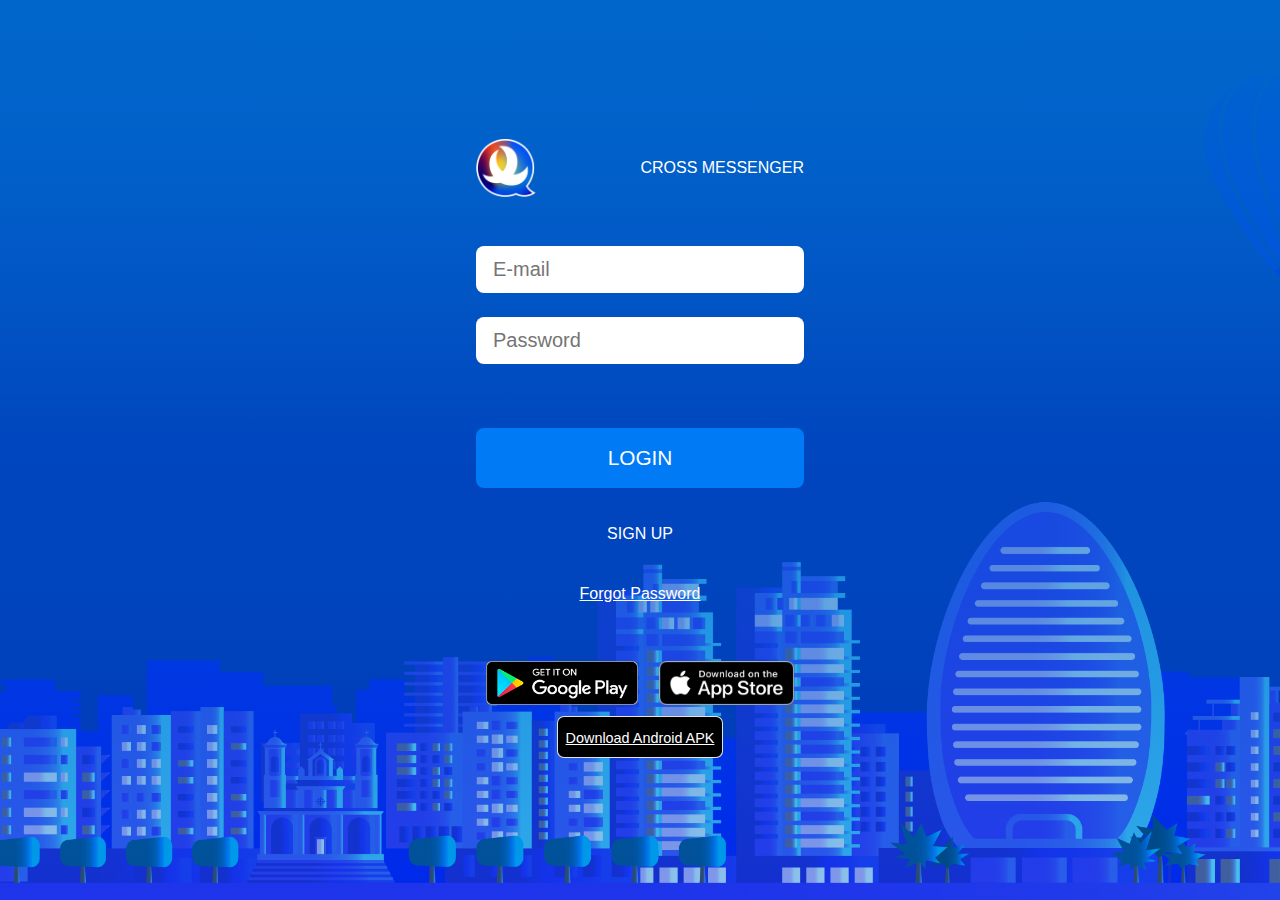
==== index.html @ 68d188b9 "update" ====
<!doctype html><html><head><meta charset="UTF-8"/><meta name="robots" content="noindex"/><meta http-equiv="X-UA-Compatible" content="IE=edge"/><meta name="viewport" content="width=device-width,initial-scale=1"/><meta name="application-name" content="XM"><meta name="apple-mobile-web-app-title" content="XM"><title>Messenger</title><link rel="apple-touch-icon" sizes="57x57" href="assets/images/icon/icon-App-57.png"><link rel="apple-touch-icon" sizes="60x60" href="assets/images/icon/icon-App-60.png"><link rel="apple-touch-icon" sizes="72x72" href="assets/images/icon/icon-App-72.png"><link rel="apple-touch-icon" sizes="76x76" href="assets/images/icon/icon-App-76.png"><link rel="apple-touch-icon" sizes="114x114" href="assets/images/icon/icon-App-114.png"><link rel="apple-touch-icon" sizes="120x120" href="assets/images/icon/icon-App-120.png"><link rel="apple-touch-icon" sizes="144x144" href="assets/images/icon/icon-App-144.png"><link rel="apple-touch-icon" sizes="152x152" href="assets/images/icon/icon-App-152.png"><link rel="apple-touch-icon" sizes="180x180" href="assets/images/icon/icon-App-180.png"><link rel="manifest" href="manifest.json"><link id="favicon" rel="icon" type="image/x-icon" href="assets/images/favicon.ico"/><link rel="stylesheet" href="assets/css/xm-icon.min.css"><style>@font-face{font-family:"Roboto Condensed";src:url(assets/fonts/subset-RobotoCondensed-Light.woff2) format("woff2"),url(assets/fonts/subset-RobotoCondensed-Light.woff) format("woff");font-weight:300;font-style:normal;font-display:swap;unicode-range:U+0460-052F,U+1C80-1C88,U+20B4,U+2DE0-2DFF,U+A640-A69F,U+FE2E-FE2F}@font-face{font-family:"Roboto Condensed";src:url(assets/fonts/subset-RobotoCondensed-LightItalic.woff2) format("woff2"),url(assets/fonts/subset-RobotoCondensed-LightItalic.woff) format("woff");font-weight:300;font-style:italic;unicode-range:U+0460-052F,U+1C80-1C88,U+20B4,U+2DE0-2DFF,U+A640-A69F,U+FE2E-FE2F}@font-face{font-family:"Roboto Condensed";src:url(assets/fonts/subset-RobotoCondensed-Regular.woff2) format("woff2"),url(assets/fonts/subset-RobotoCondensed-Regular.woff) format("woff");font-weight:400;font-style:normal;font-display:swap;unicode-range:U+0460-052F,U+1C80-1C88,U+20B4,U+2DE0-2DFF,U+A640-A69F,U+FE2E-FE2F}@font-face{font-family:"Roboto Condensed";src:url(assets/fonts/subset-RobotoCondensed-Italic.woff2) format("woff2"),url(assets/fonts/subset-RobotoCondensed-Italic.woff) format("woff");font-weight:400;font-style:italic;unicode-range:U+0460-052F,U+1C80-1C88,U+20B4,U+2DE0-2DFF,U+A640-A69F,U+FE2E-FE2F}@font-face{font-family:"Roboto Condensed";src:url(assets/fonts/subset-RobotoCondensed-Bold.woff2) format("woff2"),url(assets/fonts/subset-RobotoCondensed-Bold.woff) format("woff");font-weight:700;font-style:normal;font-display:swap;unicode-range:U+0460-052F,U+1C80-1C88,U+20B4,U+2DE0-2DFF,U+A640-A69F,U+FE2E-FE2F}@font-face{font-family:"Roboto Condensed";src:url(assets/fonts/subset-RobotoCondensed-Light.woff2) format("woff2"),url(assets/fonts/subset-RobotoCondensed-Light.woff) format("woff");font-weight:300;font-style:normal;font-display:swap;unicode-range:U+0400-045F,U+0490-0491,U+04B0-04B1,U+2116}@font-face{font-family:"Roboto Condensed";src:url(assets/fonts/subset-RobotoCondensed-LightItalic.woff2) format("woff2"),url(assets/fonts/subset-RobotoCondensed-LightItalic.woff) format("woff");font-weight:300;font-style:italic;unicode-range:U+0400-045F,U+0490-0491,U+04B0-04B1,U+2116}@font-face{font-family:"Roboto Condensed";src:url(assets/fonts/subset-RobotoCondensed-Regular.woff2) format("woff2"),url(assets/fonts/subset-RobotoCondensed-Regular.woff) format("woff");font-weight:400;font-style:normal;font-display:swap;unicode-range:U+0400-045F,U+0490-0491,U+04B0-04B1,U+2116}@font-face{font-family:"Roboto Condensed";src:url(assets/fonts/subset-RobotoCondensed-Italic.woff2) format("woff2"),url(assets/fonts/subset-RobotoCondensed-Italic.woff) format("woff");font-weight:400;font-style:italic;unicode-range:U+0400-045F,U+0490-0491,U+04B0-04B1,U+2116}@font-face{font-family:"Roboto Condensed";src:url(assets/fonts/subset-RobotoCondensed-Bold.woff2) format("woff2"),url(assets/fonts/subset-RobotoCondensed-Bold.woff) format("woff");font-weight:700;font-style:normal;font-display:swap;unicode-range:U+0400-045F,U+0490-0491,U+04B0-04B1,U+2116}@font-face{font-family:"Roboto Condensed";src:url(assets/fonts/subset-RobotoCondensed-Light.woff2) format("woff2"),url(assets/fonts/subset-RobotoCondensed-Light.woff) format("woff");font-weight:300;font-style:normal;font-display:swap;unicode-range:U+1F00-1FFF}@font-face{font-family:"Roboto Condensed";src:url(assets/fonts/subset-RobotoCondensed-LightItalic.woff2) format("woff2"),url(assets/fonts/subset-RobotoCondensed-LightItalic.woff) format("woff");font-weight:300;font-style:italic;unicode-range:U+1F00-1FFF}@font-face{font-family:"Roboto Condensed";src:url(assets/fonts/subset-RobotoCondensed-Regular.woff2) format("woff2"),url(assets/fonts/subset-RobotoCondensed-Regular.woff) format("woff");font-weight:400;font-style:normal;font-display:swap;unicode-range:U+1F00-1FFF}@font-face{font-family:"Roboto Condensed";src:url(assets/fonts/subset-RobotoCondensed-Italic.woff2) format("woff2"),url(assets/fonts/subset-RobotoCondensed-Italic.woff) format("woff");font-weight:400;font-style:italic;unicode-range:U+1F00-1FFF}@font-face{font-family:"Roboto Condensed";src:url(assets/fonts/subset-RobotoCondensed-Bold.woff2) format("woff2"),url(assets/fonts/subset-RobotoCondensed-Bold.woff) format("woff");font-weight:700;font-style:normal;font-display:swap;unicode-range:U+1F00-1FFF}@font-face{font-family:"Roboto Condensed";src:url(assets/fonts/subset-RobotoCondensed-Light.woff2) format("woff2"),url(assets/fonts/subset-RobotoCondensed-Light.woff) format("woff");font-weight:300;font-style:normal;font-display:swap;unicode-range:U+0370-03FF}@font-face{font-family:"Roboto Condensed";src:url(assets/fonts/subset-RobotoCondensed-LightItalic.woff2) format("woff2"),url(assets/fonts/subset-RobotoCondensed-LightItalic.woff) format("woff");font-weight:300;font-style:italic;unicode-range:U+0370-03FF}@font-face{font-family:"Roboto Condensed";src:url(assets/fonts/subset-RobotoCondensed-Regular.woff2) format("woff2"),url(assets/fonts/subset-RobotoCondensed-Regular.woff) format("woff");font-weight:400;font-style:normal;font-display:swap;unicode-range:U+0370-03FF}@font-face{font-family:"Roboto Condensed";src:url(assets/fonts/subset-RobotoCondensed-Italic.woff2) format("woff2"),url(assets/fonts/subset-RobotoCondensed-Italic.woff) format("woff");font-weight:400;font-style:italic;unicode-range:U+0370-03FF}@font-face{font-family:"Roboto Condensed";src:url(assets/fonts/subset-RobotoCondensed-Bold.woff2) format("woff2"),url(assets/fonts/subset-RobotoCondensed-Bold.woff) format("woff");font-weight:700;font-style:normal;font-display:swap;unicode-range:U+0370-03FF}@font-face{font-family:"Roboto Condensed";src:url(assets/fonts/subset-RobotoCondensed-Light.woff2) format("woff2"),url(assets/fonts/subset-RobotoCondensed-Light.woff) format("woff");font-weight:300;font-style:normal;font-display:swap;unicode-range:U+0000-00FF,U+0131,U+0152-0153,U+02BB-02BC,U+02C6,U+02DA,U+02DC,U+2000-206F,U+2074,U+20AC,U+2122,U+2191,U+2193,U+2212,U+2215,U+FEFF,U+FFFD}@font-face{font-family:"Roboto Condensed";src:url(assets/fonts/subset-RobotoCondensed-LightItalic.woff2) format("woff2"),url(assets/fonts/subset-RobotoCondensed-LightItalic.woff) format("woff");font-weight:300;font-style:italic;unicode-range:U+0000-00FF,U+0131,U+0152-0153,U+02BB-02BC,U+02C6,U+02DA,U+02DC,U+2000-206F,U+2074,U+20AC,U+2122,U+2191,U+2193,U+2212,U+2215,U+FEFF,U+FFFD}@font-face{font-family:"Roboto Condensed";src:url(assets/fonts/subset-RobotoCondensed-Regular.woff2) format("woff2"),url(assets/fonts/subset-RobotoCondensed-Regular.woff) format("woff");font-weight:400;font-style:normal;font-display:swap;unicode-range:U+0000-00FF,U+0131,U+0152-0153,U+02BB-02BC,U+02C6,U+02DA,U+02DC,U+2000-206F,U+2074,U+20AC,U+2122,U+2191,U+2193,U+2212,U+2215,U+FEFF,U+FFFD}@font-face{font-family:"Roboto Condensed";src:url(assets/fonts/subset-RobotoCondensed-Italic.woff2) format("woff2"),url(assets/fonts/subset-RobotoCondensed-Italic.woff) format("woff");font-weight:400;font-style:italic;unicode-range:U+0000-00FF,U+0131,U+0152-0153,U+02BB-02BC,U+02C6,U+02DA,U+02DC,U+2000-206F,U+2074,U+20AC,U+2122,U+2191,U+2193,U+2212,U+2215,U+FEFF,U+FFFD}@font-face{font-family:"Roboto Condensed";src:url(assets/fonts/subset-RobotoCondensed-Bold.woff2) format("woff2"),url(assets/fonts/subset-RobotoCondensed-Bold.woff) format("woff");font-weight:700;font-style:normal;font-display:swap;unicode-range:U+0000-00FF,U+0131,U+0152-0153,U+02BB-02BC,U+02C6,U+02DA,U+02DC,U+2000-206F,U+2074,U+20AC,U+2122,U+2191,U+2193,U+2212,U+2215,U+FEFF,U+FFFD}@font-face{font-family:"Roboto Condensed";src:url(assets/fonts/subset-RobotoCondensed-Light.woff2) format("woff2"),url(assets/fonts/subset-RobotoCondensed-Light.woff) format("woff");font-weight:300;font-style:normal;font-display:swap;unicode-range:U+0100-024F,U+0259,U+1E00-1EFF,U+2020,U+20A0-20AB,U+20AD-20CF,U+2113,U+2C60-2C7F,U+A720-A7FF}@font-face{font-family:"Roboto Condensed";src:url(assets/fonts/subset-RobotoCondensed-LightItalic.woff2) format("woff2"),url(assets/fonts/subset-RobotoCondensed-LightItalic.woff) format("woff");font-weight:300;font-style:italic;unicode-range:U+0100-024F,U+0259,U+1E00-1EFF,U+2020,U+20A0-20AB,U+20AD-20CF,U+2113,U+2C60-2C7F,U+A720-A7FF}@font-face{font-family:"Roboto Condensed";src:url(assets/fonts/subset-RobotoCondensed-Regular.woff2) format("woff2"),url(assets/fonts/subset-RobotoCondensed-Regular.woff) format("woff");font-weight:400;font-style:normal;font-display:swap;unicode-range:U+0100-024F,U+0259,U+1E00-1EFF,U+2020,U+20A0-20AB,U+20AD-20CF,U+2113,U+2C60-2C7F,U+A720-A7FF}@font-face{font-family:"Roboto Condensed";src:url(assets/fonts/subset-RobotoCondensed-Italic.woff2) format("woff2"),url(assets/fonts/subset-RobotoCondensed-Italic.woff) format("woff");font-weight:400;font-style:italic;unicode-range:U+0100-024F,U+0259,U+1E00-1EFF,U+2020,U+20A0-20AB,U+20AD-20CF,U+2113,U+2C60-2C7F,U+A720-A7FF}@font-face{font-family:"Roboto Condensed";src:url(assets/fonts/subset-RobotoCondensed-Bold.woff2) format("woff2"),url(assets/fonts/subset-RobotoCondensed-Bold.woff) format("woff");font-weight:700;font-style:normal;font-display:swap;unicode-range:U+0100-024F,U+0259,U+1E00-1EFF,U+2020,U+20A0-20AB,U+20AD-20CF,U+2113,U+2C60-2C7F,U+A720-A7FF}@font-face{font-family:"Roboto Condensed";src:url(assets/fonts/subset-RobotoCondensed-Light.woff2) format("woff2"),url(assets/fonts/subset-RobotoCondensed-Light.woff) format("woff");font-weight:300;font-style:normal;font-display:swap;unicode-range:U+0102-0103,U+0110-0111,U+1EA0-1EF9,U+20AB}@font-face{font-family:"Roboto Condensed";src:url(assets/fonts/subset-RobotoCondensed-LightItalic.woff2) format("woff2"),url(assets/fonts/subset-RobotoCondensed-LightItalic.woff) format("woff");font-weight:300;font-style:italic;unicode-range:U+0102-0103,U+0110-0111,U+1EA0-1EF9,U+20AB}@font-face{font-family:"Roboto Condensed";src:url(assets/fonts/subset-RobotoCondensed-Regular.woff2) format("woff2"),url(assets/fonts/subset-RobotoCondensed-Regular.woff) format("woff");font-weight:400;font-style:normal;font-display:swap;unicode-range:U+0102-0103,U+0110-0111,U+1EA0-1EF9,U+20AB}@font-face{font-family:"Roboto Condensed";src:url(assets/fonts/subset-RobotoCondensed-Italic.woff2) format("woff2"),url(assets/fonts/subset-RobotoCondensed-Italic.woff) format("woff");font-weight:400;font-style:italic;unicode-range:U+0102-0103,U+0110-0111,U+1EA0-1EF9,U+20AB}@font-face{font-family:"Roboto Condensed";src:url(assets/fonts/subset-RobotoCondensed-Bold.woff2) format("woff2"),url(assets/fonts/subset-RobotoCondensed-Bold.woff) format("woff");font-weight:700;font-style:normal;font-display:swap;unicode-range:U+0102-0103,U+0110-0111,U+1EA0-1EF9,U+20AB}.xm-page-loading{position:fixed;z-index:99999;top:0;bottom:0;left:0;right:0;background:#fff}.xm-page-loading>div{position:absolute;top:50%;left:50%;transform:translate(-50%,-50%)}@keyframes spin{0%{transform:rotate(0)}100%{transform:rotate(360deg)}}@keyframes pulse{50%{background:#1565c0}}.xm-loading-pulse{display:block;margin:25px auto 0;position:relative;width:6px;height:24px;background:rgba(21,101,192,.2);animation:pulse 750ms infinite;animation-delay:250ms}.xm-loading-pulse:after,.xm-loading-pulse:before{content:'';position:absolute;display:block;height:16px;width:6px;background:rgba(21,101,192,.2);top:50%;transform:translateY(-50%);animation:pulse 750ms infinite}.xm-loading-pulse:before{left:-12px}.xm-loading-pulse:after{left:12px;animation-delay:.5s}</style><link href="/source/styles.css" rel="stylesheet"></head><body><div class="xm-page-loading"><div><img src="[data-uri]" width="130"/><div class="xm-loading-pulse"></div></div></div><div id="frame"><div class="sidebar"><div class="profile profile--mini js_info_you" id="sidebarProfile"><a title="Edit Profile"><img class="--avatar avatar p-cur" src="" alt="" style="display:none"></a><p class="--name"></p></div><div id="search" class="search"><button class="search-toggle"><i class="xm xm-search --icon"></i></button><div class="--item js-menu menu" style="display:none;"><button type="button" class="menu__item --s-all active" data-s="1">All</button> <button type="button" class="menu__item --s-unread" data-s="2">Unread</button> <button type="button" class="menu__item --s-group" data-s="3">Group</button> <button type="button" class="menu__item --s-personal" data-s="4">Personal</button></div><span class="clearable xs-search"><button class="search__option" title="Option"><i class="xm xm-sliders" aria-hidden="true"></i></button> <input class="search__input" type="search" placeholder="Search..."/> <i class="clearable__clear">&times;</i></span></div><div class="contacts"><ul class="contact-list js_ul_list_user" id="sidebar_room_list"><a class="sidebar__toggle"><i class="xm xm-search --icon p-cur"></i></a></ul></div><div class="p-r"><div class="sidebar__option"><button id="sidebar-options-btn" title="Option" data-target="#user-option"><i class="xm xm-cog xm-fw" aria-hidden="true"></i> <span class="--text">Options</span></button> <button id="group-chat-options-btn" class="js-op-new-group" title="New Group Chat"><i class="xm xm-comments xm-fw" aria-hidden="true"></i> <span class="--text">Group Chat</span></button></div><div id="user-option" class="js-op user-option js-dismiss-menu menu"><button type="button" class="--use-interface menu__item" data-dismiss=".menu"><i class="xm xm-desktop xm-fw" aria-hidden="true"></i>User interface</button> <button type="button" class="--send-invite menu__item" data-dismiss=".menu"><i class="xm xm-send-plus xm-fw" aria-hidden="true"></i>Send invite</button> <button type="button" class="--erp-contact menu__item" data-dismiss=".menu"><i class="xm xm-users xm-fw" aria-hidden="true"></i>ERP Contacts</button> <button type="button" class="--about menu__item" data-dismiss=".menu"><i class="xm xm-info-circle xm-fw ng-scope" aria-hidden="true"></i> About</button> <button type="button" class="--logout menu__item" data-dismiss=".menu"><i class="xm xm-sign-out xm-fw" aria-hidden="true"></i>Logout</button></div></div><button class="sidebar-collapse-btn"><svg xmlns="http://www.w3.org/2000/svg" viewBox="0 0 16 16"><path fill-rule="evenodd" d="M2.293 7.293l5-5a1 1 0 0 1 1.497 1.32l-.083.094L4.414 8l4.293 4.293a1 1 0 0 1-1.32 1.497l-.094-.083-5-5a1 1 0 0 1-.083-1.32l.083-.094 5-5-5 5zm5 0l5-5a1 1 0 0 1 1.497 1.32l-.083.094L9.414 8l4.293 4.293a1 1 0 0 1-1.32 1.497l-.094-.083-5-5a1 1 0 0 1-.083-1.32l.083-.094 5-5-5 5z"></path></svg> <span>Collapse sidebar</span></button></div><div class="main-right content"><div class="js_caption"><p class="messages__first">Please select a chat to start messaging.</p><div class="messages__intro"><img src="assets/images/icon.png" alt="Cross messenger" width="200"/><h1 class="--title">Cross messenger</h1></div></div><div class="js_wrap_mess wrap-messages" style="display: none;"><div class="js_info_parnter toolbar-profile"><img class="--img avatar" src="" alt="" style="cursor: pointer;"><div class="toolbar-name"><div class="--name">User name</div><div class="--online"></div></div><a class="js-group-option btn__option" data-target="#group-option"><i class="xm xm-ellipsis-v xm-fw p-cur" aria-hidden="true"></i></a><div id="chatbox-group-option" class="--option menu js-dismiss-menu"><button class="--edit-group menu__item"><i class="xm xm-edit"></i> Edit Group</button> <button class="--internal menu__item"><i class="xm xm-comments"></i> <span>Enable</span>&nbsp;Internal messages</button> <button class="--disabled menu__item"><i class="xm xm-volume-mute" aria-hidden="true"></i> <span>Disable</span>&nbsp;Notifications</button> <button class="--leave menu__item"><i class="xm xm-mail-forward" aria-hidden="true"></i> Leave Group</button> <button class="--remove menu__item"><i class="xm xm-trash" aria-hidden="true"></i>Remove</button></div></div><div class="js_con_list_mess messages scroll__wrap"><div class="--load-mess"><div class="pulse"></div></div><a class="scroll-to scroll-to__bottom p-cur show" style="display:none"><i class="xm xm-angle-down"></i></a><ul class="js_ul_list_mess messages__list scroll__inner"><li class="messages__item"><div></div></li></ul><div class="--menu-item menu js-menu-messages"><button class="--cmt menu__item js-menu-messages-cmt"><i class="xm xm-comment-o"></i> Comment</button> <button class="--fw menu__item js-menu-messages-forward"><i class="xm xm-mail-forward"></i> Forward</button> <button class="--update menu__item js-menu-messages-edit"><i class="xm xm-edit"></i> Edit</button> <button class="--remove menu__item js-menu-messages-remove"><i class="xm xm-close"></i> Remove</button></div></div><div class="dropzone"><div class="dropzone-container"><div class="file-icon">+</div><div class="dropzone-title">Drag and drop your file</div></div></div><div><div class="js-cmt-mess messages__item comment message-input-calc" style="display: none;"><div class="--heading"><img class="--img avatar" src="" alt=""/><div class="--name"></div><div class="--real_name" hidden></div></div><div class="--mess p-2-line"></div><button type="button" class="--close btn__edit--close"><i class="xm xm-close"></i></button></div><div class="wrap-enter-mess messages-input-wrap"><div class="wrap-tag-member" style="display: none;"></div><div class="col-xs-12 mess-comment-box" style="display: none;"><div class="mess-fw-box"></div><i class="xm xm-close mess-fw-box-close" role="button" tabindex="0"></i></div><textarea class="js_endter_mess messages__input" placeholder="Write a message..."></textarea> <button class="btn__send js_send_mess"><i class="xm xm-paper-plane xm-fw"></i></button> <button class="btn__attach" data-target="#media-menu"><i class="xm xm-chevron-up xm-fw"></i></button> <button type="button" class="js_close_update_mess btn__edit--close" style="display: none;"><i class="xm xm-close"></i></button> <button class="js-emoji btn__emoji"><i class="xm xm-smile-o"></i></button><div class="wrap-emojis"><div class="emojis-tab-content"><div class="wrap-emoji active wrap-emojis-calc"><div class="--menu"><a href="javascript:void(0)" data-em-tab-btn="--tab-1" class="active">😄</a> <a href="javascript:void(0)" data-em-tab-btn="--tab-2">🙏</a> <a href="javascript:void(0)" data-em-tab-btn="--tab-3">➡</a></div><div class="--list"><div data-em-tab-content="--tab-1" class="--tab active"></div><div data-em-tab-content="--tab-2" class="--tab"></div><div data-em-tab-content="--tab-3" class="--tab"></div></div></div></div></div><div class="chatbox-progress-upload"><svg xmlns="http://www.w3.org/2000/svg" viewBox="0 0 20 20" width="20" height="20"><path fill="none" stroke-width="2" stroke-linecap="square" d="M10,1A9,9 0 1 1 1,10A9,9 0 0 1 10,1" stroke-dasharray="56.548667764616276" stroke-dashoffset="56.548667764616276" transform="rotate(0 10 10)"></path></svg> Uploading... (<span>0</span>%)</div><div id="media-menu" class="menu js-dismiss-menu"><label class="js-up-file menu__item" data-trigger=".--input-up-file" data-dismiss=".menu"><i class="xm xm-file-o xm-fw"></i> Up File <input type="file" hide class="--input-up-file --hide"/></label> <label class="js-up-media menu__item" data-trigger=".--input-up-media" data-dismiss=".menu"><input type="file" hide class="--input-up-media --hide" accept="image/*,video/*,audio/*"/> <i class="xm xm-photo xm-fw"></i> Up Media</label><li class="js-up-phone menu__item" data-dismiss=".menu"><i class="xm xm-phone xm-fw"></i> Phone</li></div></div></div></div></div></div><script src="/assets/js/socket.io.js"></script><script src="/assets/js/easyrtc.js"></script><script src="/source/styles.bundle.js"></script><script src="/source/755.bundle.js"></script><script src="/source/861.bundle.js"></script><script src="/source/index.bundle.js"></script></body></html>
---- assets/css/xm-icon.min.css ----
@charset "UTF-8";@font-face{font-family:"xm-icon";src:url("fonts/xm-icon.eot?ixuzy0");src:url("fonts/xm-icon.eot?ixuzy0#iefix") format("embedded-opentype"),url("fonts/xm-icon.ttf?ixuzy0") format("truetype"),url("fonts/xm-icon.woff?ixuzy0") format("woff"),url("fonts/xm-icon.svg?ixuzy0#xm-icon") format("svg");font-weight:normal;font-style:normal;font-display:block}[class*=" xm-"],[class^=xm-]{font-family:"xm-icon"!important;speak:never;font-style:normal;font-weight:normal;font-variant:normal;text-transform:none;line-height:1;-webkit-font-smoothing:antialiased;-moz-osx-font-smoothing:grayscale}.xm-volume-mute:before{content:""}.xm-map-marker:before{content:""}.xm-sliders:before{content:""}.xm-check-square:before{content:""}.xm-key:before{content:""}.xm-angle-down:before{content:""}.xm-angle-up:before{content:""}.xm-bars:before{content:""}.xm-chevron-down:before{content:""}.xm-chevron-up:before{content:""}.xm-close:before{content:""}.xm-cog:before{content:""}.xm-comment-o:before{content:""}.xm-comments:before{content:""}.xm-desktop:before{content:""}.xm-download:before{content:""}.xm-edit:before{content:""}.xm-ellipsis-v:before{content:""}.xm-envelope:before{content:""}.xm-file-o:before{content:""}.xm-group .path1:before{content:"";color:white}.xm-group .path2:before{content:"";margin-left:-1em;color:black}.xm-group .path3:before{content:"";margin-left:-1em;color:black}.xm-group .path4:before{content:"";margin-left:-1em;color:black}.xm-group .path5:before{content:"";margin-left:-1em;color:black}.xm-group .path6:before{content:"";margin-left:-1em;color:black}.xm-group .path7:before{content:"";margin-left:-1em;color:black}.xm-info-circle:before{content:""}.xm-mail-forward:before{content:""}.xm-microphone:before{content:""}.xm-music:before{content:""}.xm-paperclip:before{content:""}.xm-paper-plane:before{content:""}.xm-pause:before{content:""}.xm-phone:before{content:""}.xm-photo:before{content:""}.xm-play:before{content:""}.xm-play-circle-o:before{content:""}.xm-search:before{content:""}.xm-send:before{content:""}.xm-send-plus:before{content:""}.xm-sign-out:before{content:""}.xm-smile-o:before{content:""}.xm-trash:before{content:""}.xm-user:before{content:""}.xm-users:before{content:""}.xm-video-camera:before{content:""}.xm-dash:before{content:""}.xm-plus:before{content:""}
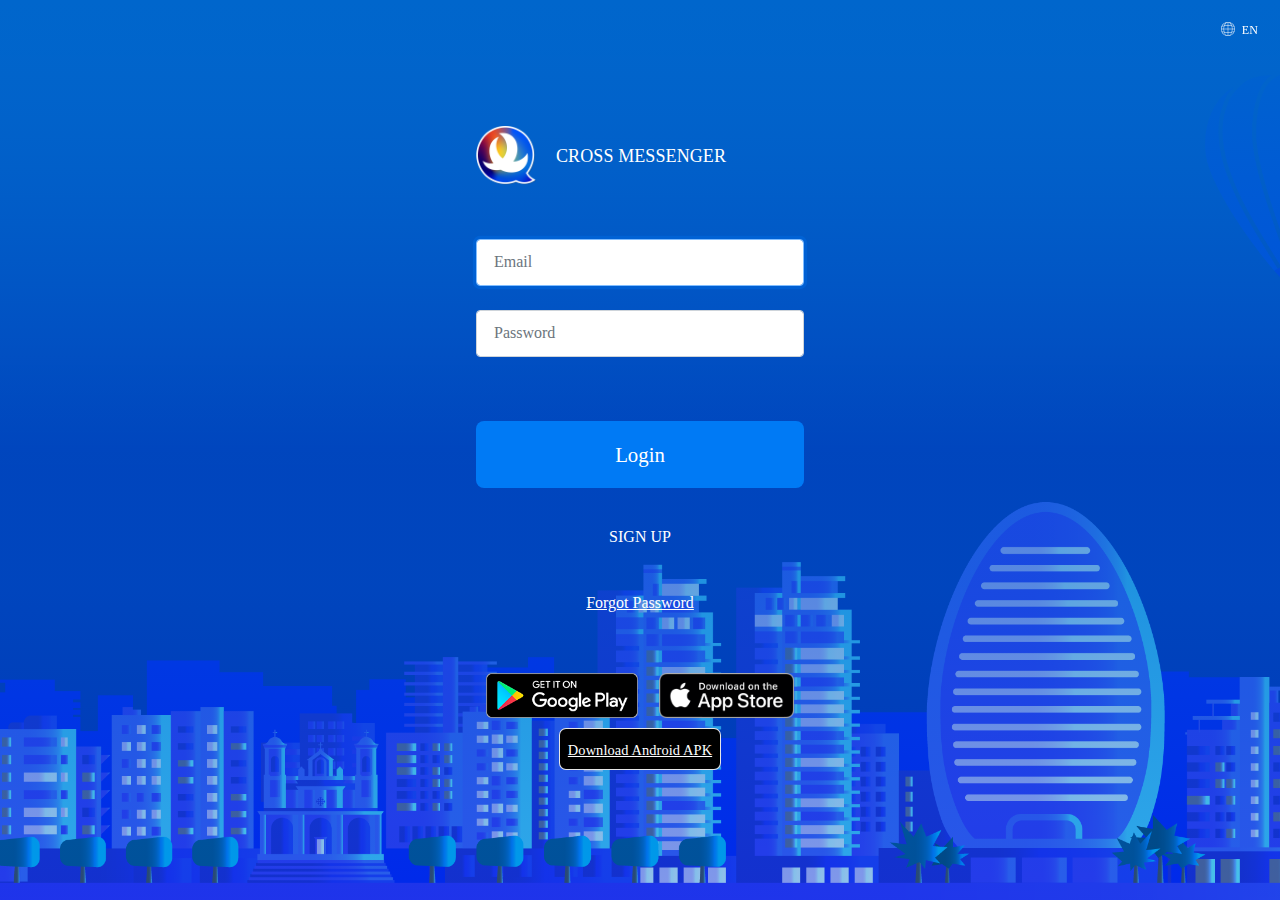
==== commit 6091acbb: "update" ====
--- a/index.html
+++ b/index.html
@@ -1 +1 @@
-<!doctype html><html><head><meta charset="UTF-8"/><meta name="robots" content="noindex"/><meta http-equiv="X-UA-Compatible" content="IE=edge"/><meta name="viewport" content="width=device-width,initial-scale=1"/><meta name="application-name" content="XM"><meta name="apple-mobile-web-app-title" content="XM"><title>Messenger</title><link rel="apple-touch-icon" sizes="57x57" href="assets/images/icon/icon-App-57.png"><link rel="apple-touch-icon" sizes="60x60" href="assets/images/icon/icon-App-60.png"><link rel="apple-touch-icon" sizes="72x72" href="assets/images/icon/icon-App-72.png"><link rel="apple-touch-icon" sizes="76x76" href="assets/images/icon/icon-App-76.png"><link rel="apple-touch-icon" sizes="114x114" href="assets/images/icon/icon-App-114.png"><link rel="apple-touch-icon" sizes="120x120" href="assets/images/icon/icon-App-120.png"><link rel="apple-touch-icon" sizes="144x144" href="assets/images/icon/icon-App-144.png"><link rel="apple-touch-icon" sizes="152x152" href="assets/images/icon/icon-App-152.png"><link rel="apple-touch-icon" sizes="180x180" href="assets/images/icon/icon-App-180.png"><link rel="manifest" href="manifest.json"><link id="favicon" rel="icon" type="image/x-icon" href="assets/images/favicon.ico"/><link rel="stylesheet" href="assets/css/xm-icon.min.css"><style>@font-face{font-family:"Roboto Condensed";src:url(assets/fonts/subset-RobotoCondensed-Light.woff2) format("woff2"),url(assets/fonts/subset-RobotoCondensed-Light.woff) format("woff");font-weight:300;font-style:normal;font-display:swap;unicode-range:U+0460-052F,U+1C80-1C88,U+20B4,U+2DE0-2DFF,U+A640-A69F,U+FE2E-FE2F}@font-face{font-family:"Roboto Condensed";src:url(assets/fonts/subset-RobotoCondensed-LightItalic.woff2) format("woff2"),url(assets/fonts/subset-RobotoCondensed-LightItalic.woff) format("woff");font-weight:300;font-style:italic;unicode-range:U+0460-052F,U+1C80-1C88,U+20B4,U+2DE0-2DFF,U+A640-A69F,U+FE2E-FE2F}@font-face{font-family:"Roboto Condensed";src:url(assets/fonts/subset-RobotoCondensed-Regular.woff2) format("woff2"),url(assets/fonts/subset-RobotoCondensed-Regular.woff) format("woff");font-weight:400;font-style:normal;font-display:swap;unicode-range:U+0460-052F,U+1C80-1C88,U+20B4,U+2DE0-2DFF,U+A640-A69F,U+FE2E-FE2F}@font-face{font-family:"Roboto Condensed";src:url(assets/fonts/subset-RobotoCondensed-Italic.woff2) format("woff2"),url(assets/fonts/subset-RobotoCondensed-Italic.woff) format("woff");font-weight:400;font-style:italic;unicode-range:U+0460-052F,U+1C80-1C88,U+20B4,U+2DE0-2DFF,U+A640-A69F,U+FE2E-FE2F}@font-face{font-family:"Roboto Condensed";src:url(assets/fonts/subset-RobotoCondensed-Bold.woff2) format("woff2"),url(assets/fonts/subset-RobotoCondensed-Bold.woff) format("woff");font-weight:700;font-style:normal;font-display:swap;unicode-range:U+0460-052F,U+1C80-1C88,U+20B4,U+2DE0-2DFF,U+A640-A69F,U+FE2E-FE2F}@font-face{font-family:"Roboto Condensed";src:url(assets/fonts/subset-RobotoCondensed-Light.woff2) format("woff2"),url(assets/fonts/subset-RobotoCondensed-Light.woff) format("woff");font-weight:300;font-style:normal;font-display:swap;unicode-range:U+0400-045F,U+0490-0491,U+04B0-04B1,U+2116}@font-face{font-family:"Roboto Condensed";src:url(assets/fonts/subset-RobotoCondensed-LightItalic.woff2) format("woff2"),url(assets/fonts/subset-RobotoCondensed-LightItalic.woff) format("woff");font-weight:300;font-style:italic;unicode-range:U+0400-045F,U+0490-0491,U+04B0-04B1,U+2116}@font-face{font-family:"Roboto Condensed";src:url(assets/fonts/subset-RobotoCondensed-Regular.woff2) format("woff2"),url(assets/fonts/subset-RobotoCondensed-Regular.woff) format("woff");font-weight:400;font-style:normal;font-display:swap;unicode-range:U+0400-045F,U+0490-0491,U+04B0-04B1,U+2116}@font-face{font-family:"Roboto Condensed";src:url(assets/fonts/subset-RobotoCondensed-Italic.woff2) format("woff2"),url(assets/fonts/subset-RobotoCondensed-Italic.woff) format("woff");font-weight:400;font-style:italic;unicode-range:U+0400-045F,U+0490-0491,U+04B0-04B1,U+2116}@font-face{font-family:"Roboto Condensed";src:url(assets/fonts/subset-RobotoCondensed-Bold.woff2) format("woff2"),url(assets/fonts/subset-RobotoCondensed-Bold.woff) format("woff");font-weight:700;font-style:normal;font-display:swap;unicode-range:U+0400-045F,U+0490-0491,U+04B0-04B1,U+2116}@font-face{font-family:"Roboto Condensed";src:url(assets/fonts/subset-RobotoCondensed-Light.woff2) format("woff2"),url(assets/fonts/subset-RobotoCondensed-Light.woff) format("woff");font-weight:300;font-style:normal;font-display:swap;unicode-range:U+1F00-1FFF}@font-face{font-family:"Roboto Condensed";src:url(assets/fonts/subset-RobotoCondensed-LightItalic.woff2) format("woff2"),url(assets/fonts/subset-RobotoCondensed-LightItalic.woff) format("woff");font-weight:300;font-style:italic;unicode-range:U+1F00-1FFF}@font-face{font-family:"Roboto Condensed";src:url(assets/fonts/subset-RobotoCondensed-Regular.woff2) format("woff2"),url(assets/fonts/subset-RobotoCondensed-Regular.woff) format("woff");font-weight:400;font-style:normal;font-display:swap;unicode-range:U+1F00-1FFF}@font-face{font-family:"Roboto Condensed";src:url(assets/fonts/subset-RobotoCondensed-Italic.woff2) format("woff2"),url(assets/fonts/subset-RobotoCondensed-Italic.woff) format("woff");font-weight:400;font-style:italic;unicode-range:U+1F00-1FFF}@font-face{font-family:"Roboto Condensed";src:url(assets/fonts/subset-RobotoCondensed-Bold.woff2) format("woff2"),url(assets/fonts/subset-RobotoCondensed-Bold.woff) format("woff");font-weight:700;font-style:normal;font-display:swap;unicode-range:U+1F00-1FFF}@font-face{font-family:"Roboto Condensed";src:url(assets/fonts/subset-RobotoCondensed-Light.woff2) format("woff2"),url(assets/fonts/subset-RobotoCondensed-Light.woff) format("woff");font-weight:300;font-style:normal;font-display:swap;unicode-range:U+0370-03FF}@font-face{font-family:"Roboto Condensed";src:url(assets/fonts/subset-RobotoCondensed-LightItalic.woff2) format("woff2"),url(assets/fonts/subset-RobotoCondensed-LightItalic.woff) format("woff");font-weight:300;font-style:italic;unicode-range:U+0370-03FF}@font-face{font-family:"Roboto Condensed";src:url(assets/fonts/subset-RobotoCondensed-Regular.woff2) format("woff2"),url(assets/fonts/subset-RobotoCondensed-Regular.woff) format("woff");font-weight:400;font-style:normal;font-display:swap;unicode-range:U+0370-03FF}@font-face{font-family:"Roboto Condensed";src:url(assets/fonts/subset-RobotoCondensed-Italic.woff2) format("woff2"),url(assets/fonts/subset-RobotoCondensed-Italic.woff) format("woff");font-weight:400;font-style:italic;unicode-range:U+0370-03FF}@font-face{font-family:"Roboto Condensed";src:url(assets/fonts/subset-RobotoCondensed-Bold.woff2) format("woff2"),url(assets/fonts/subset-RobotoCondensed-Bold.woff) format("woff");font-weight:700;font-style:normal;font-display:swap;unicode-range:U+0370-03FF}@font-face{font-family:"Roboto Condensed";src:url(assets/fonts/subset-RobotoCondensed-Light.woff2) format("woff2"),url(assets/fonts/subset-RobotoCondensed-Light.woff) format("woff");font-weight:300;font-style:normal;font-display:swap;unicode-range:U+0000-00FF,U+0131,U+0152-0153,U+02BB-02BC,U+02C6,U+02DA,U+02DC,U+2000-206F,U+2074,U+20AC,U+2122,U+2191,U+2193,U+2212,U+2215,U+FEFF,U+FFFD}@font-face{font-family:"Roboto Condensed";src:url(assets/fonts/subset-RobotoCondensed-LightItalic.woff2) format("woff2"),url(assets/fonts/subset-RobotoCondensed-LightItalic.woff) format("woff");font-weight:300;font-style:italic;unicode-range:U+0000-00FF,U+0131,U+0152-0153,U+02BB-02BC,U+02C6,U+02DA,U+02DC,U+2000-206F,U+2074,U+20AC,U+2122,U+2191,U+2193,U+2212,U+2215,U+FEFF,U+FFFD}@font-face{font-family:"Roboto Condensed";src:url(assets/fonts/subset-RobotoCondensed-Regular.woff2) format("woff2"),url(assets/fonts/subset-RobotoCondensed-Regular.woff) format("woff");font-weight:400;font-style:normal;font-display:swap;unicode-range:U+0000-00FF,U+0131,U+0152-0153,U+02BB-02BC,U+02C6,U+02DA,U+02DC,U+2000-206F,U+2074,U+20AC,U+2122,U+2191,U+2193,U+2212,U+2215,U+FEFF,U+FFFD}@font-face{font-family:"Roboto Condensed";src:url(assets/fonts/subset-RobotoCondensed-Italic.woff2) format("woff2"),url(assets/fonts/subset-RobotoCondensed-Italic.woff) format("woff");font-weight:400;font-style:italic;unicode-range:U+0000-00FF,U+0131,U+0152-0153,U+02BB-02BC,U+02C6,U+02DA,U+02DC,U+2000-206F,U+2074,U+20AC,U+2122,U+2191,U+2193,U+2212,U+2215,U+FEFF,U+FFFD}@font-face{font-family:"Roboto Condensed";src:url(assets/fonts/subset-RobotoCondensed-Bold.woff2) format("woff2"),url(assets/fonts/subset-RobotoCondensed-Bold.woff) format("woff");font-weight:700;font-style:normal;font-display:swap;unicode-range:U+0000-00FF,U+0131,U+0152-0153,U+02BB-02BC,U+02C6,U+02DA,U+02DC,U+2000-206F,U+2074,U+20AC,U+2122,U+2191,U+2193,U+2212,U+2215,U+FEFF,U+FFFD}@font-face{font-family:"Roboto Condensed";src:url(assets/fonts/subset-RobotoCondensed-Light.woff2) format("woff2"),url(assets/fonts/subset-RobotoCondensed-Light.woff) format("woff");font-weight:300;font-style:normal;font-display:swap;unicode-range:U+0100-024F,U+0259,U+1E00-1EFF,U+2020,U+20A0-20AB,U+20AD-20CF,U+2113,U+2C60-2C7F,U+A720-A7FF}@font-face{font-family:"Roboto Condensed";src:url(assets/fonts/subset-RobotoCondensed-LightItalic.woff2) format("woff2"),url(assets/fonts/subset-RobotoCondensed-LightItalic.woff) format("woff");font-weight:300;font-style:italic;unicode-range:U+0100-024F,U+0259,U+1E00-1EFF,U+2020,U+20A0-20AB,U+20AD-20CF,U+2113,U+2C60-2C7F,U+A720-A7FF}@font-face{font-family:"Roboto Condensed";src:url(assets/fonts/subset-RobotoCondensed-Regular.woff2) format("woff2"),url(assets/fonts/subset-RobotoCondensed-Regular.woff) format("woff");font-weight:400;font-style:normal;font-display:swap;unicode-range:U+0100-024F,U+0259,U+1E00-1EFF,U+2020,U+20A0-20AB,U+20AD-20CF,U+2113,U+2C60-2C7F,U+A720-A7FF}@font-face{font-family:"Roboto Condensed";src:url(assets/fonts/subset-RobotoCondensed-Italic.woff2) format("woff2"),url(assets/fonts/subset-RobotoCondensed-Italic.woff) format("woff");font-weight:400;font-style:italic;unicode-range:U+0100-024F,U+0259,U+1E00-1EFF,U+2020,U+20A0-20AB,U+20AD-20CF,U+2113,U+2C60-2C7F,U+A720-A7FF}@font-face{font-family:"Roboto Condensed";src:url(assets/fonts/subset-RobotoCondensed-Bold.woff2) format("woff2"),url(assets/fonts/subset-RobotoCondensed-Bold.woff) format("woff");font-weight:700;font-style:normal;font-display:swap;unicode-range:U+0100-024F,U+0259,U+1E00-1EFF,U+2020,U+20A0-20AB,U+20AD-20CF,U+2113,U+2C60-2C7F,U+A720-A7FF}@font-face{font-family:"Roboto Condensed";src:url(assets/fonts/subset-RobotoCondensed-Light.woff2) format("woff2"),url(assets/fonts/subset-RobotoCondensed-Light.woff) format("woff");font-weight:300;font-style:normal;font-display:swap;unicode-range:U+0102-0103,U+0110-0111,U+1EA0-1EF9,U+20AB}@font-face{font-family:"Roboto Condensed";src:url(assets/fonts/subset-RobotoCondensed-LightItalic.woff2) format("woff2"),url(assets/fonts/subset-RobotoCondensed-LightItalic.woff) format("woff");font-weight:300;font-style:italic;unicode-range:U+0102-0103,U+0110-0111,U+1EA0-1EF9,U+20AB}@font-face{font-family:"Roboto Condensed";src:url(assets/fonts/subset-RobotoCondensed-Regular.woff2) format("woff2"),url(assets/fonts/subset-RobotoCondensed-Regular.woff) format("woff");font-weight:400;font-style:normal;font-display:swap;unicode-range:U+0102-0103,U+0110-0111,U+1EA0-1EF9,U+20AB}@font-face{font-family:"Roboto Condensed";src:url(assets/fonts/subset-RobotoCondensed-Italic.woff2) format("woff2"),url(assets/fonts/subset-RobotoCondensed-Italic.woff) format("woff");font-weight:400;font-style:italic;unicode-range:U+0102-0103,U+0110-0111,U+1EA0-1EF9,U+20AB}@font-face{font-family:"Roboto Condensed";src:url(assets/fonts/subset-RobotoCondensed-Bold.woff2) format("woff2"),url(assets/fonts/subset-RobotoCondensed-Bold.woff) format("woff");font-weight:700;font-style:normal;font-display:swap;unicode-range:U+0102-0103,U+0110-0111,U+1EA0-1EF9,U+20AB}.xm-page-loading{position:fixed;z-index:99999;top:0;bottom:0;left:0;right:0;background:#fff}.xm-page-loading>div{position:absolute;top:50%;left:50%;transform:translate(-50%,-50%)}@keyframes spin{0%{transform:rotate(0)}100%{transform:rotate(360deg)}}@keyframes pulse{50%{background:#1565c0}}.xm-loading-pulse{display:block;margin:25px auto 0;position:relative;width:6px;height:24px;background:rgba(21,101,192,.2);animation:pulse 750ms infinite;animation-delay:250ms}.xm-loading-pulse:after,.xm-loading-pulse:before{content:'';position:absolute;display:block;height:16px;width:6px;background:rgba(21,101,192,.2);top:50%;transform:translateY(-50%);animation:pulse 750ms infinite}.xm-loading-pulse:before{left:-12px}.xm-loading-pulse:after{left:12px;animation-delay:.5s}</style><link href="/source/styles.css" rel="stylesheet"></head><body><div class="xm-page-loading"><div><img src="[data-uri]" width="130"/><div class="xm-loading-pulse"></div></div></div><div id="frame"><div class="sidebar"><div class="profile profile--mini js_info_you" id="sidebarProfile"><a title="Edit Profile"><img class="--avatar avatar p-cur" src="" alt="" style="display:none"></a><p class="--name"></p></div><div id="search" class="search"><button class="search-toggle"><i class="xm xm-search --icon"></i></button><div class="--item js-menu menu" style="display:none;"><button type="button" class="menu__item --s-all active" data-s="1">All</button> <button type="button" class="menu__item --s-unread" data-s="2">Unread</button> <button type="button" class="menu__item --s-group" data-s="3">Group</button> <button type="button" class="menu__item --s-personal" data-s="4">Personal</button></div><span class="clearable xs-search"><button class="search__option" title="Option"><i class="xm xm-sliders" aria-hidden="true"></i></button> <input class="search__input" type="search" placeholder="Search..."/> <i class="clearable__clear">&times;</i></span></div><div class="contacts"><ul class="contact-list js_ul_list_user" id="sidebar_room_list"><a class="sidebar__toggle"><i class="xm xm-search --icon p-cur"></i></a></ul></div><div class="p-r"><div class="sidebar__option"><button id="sidebar-options-btn" title="Option" data-target="#user-option"><i class="xm xm-cog xm-fw" aria-hidden="true"></i> <span class="--text">Options</span></button> <button id="group-chat-options-btn" class="js-op-new-group" title="New Group Chat"><i class="xm xm-comments xm-fw" aria-hidden="true"></i> <span class="--text">Group Chat</span></button></div><div id="user-option" class="js-op user-option js-dismiss-menu menu"><button type="button" class="--use-interface menu__item" data-dismiss=".menu"><i class="xm xm-desktop xm-fw" aria-hidden="true"></i>User interface</button> <button type="button" class="--send-invite menu__item" data-dismiss=".menu"><i class="xm xm-send-plus xm-fw" aria-hidden="true"></i>Send invite</button> <button type="button" class="--erp-contact menu__item" data-dismiss=".menu"><i class="xm xm-users xm-fw" aria-hidden="true"></i>ERP Contacts</button> <button type="button" class="--about menu__item" data-dismiss=".menu"><i class="xm xm-info-circle xm-fw ng-scope" aria-hidden="true"></i> About</button> <button type="button" class="--logout menu__item" data-dismiss=".menu"><i class="xm xm-sign-out xm-fw" aria-hidden="true"></i>Logout</button></div></div><button class="sidebar-collapse-btn"><svg xmlns="http://www.w3.org/2000/svg" viewBox="0 0 16 16"><path fill-rule="evenodd" d="M2.293 7.293l5-5a1 1 0 0 1 1.497 1.32l-.083.094L4.414 8l4.293 4.293a1 1 0 0 1-1.32 1.497l-.094-.083-5-5a1 1 0 0 1-.083-1.32l.083-.094 5-5-5 5zm5 0l5-5a1 1 0 0 1 1.497 1.32l-.083.094L9.414 8l4.293 4.293a1 1 0 0 1-1.32 1.497l-.094-.083-5-5a1 1 0 0 1-.083-1.32l.083-.094 5-5-5 5z"></path></svg> <span>Collapse sidebar</span></button></div><div class="main-right content"><div class="js_caption"><p class="messages__first">Please select a chat to start messaging.</p><div class="messages__intro"><img src="assets/images/icon.png" alt="Cross messenger" width="200"/><h1 class="--title">Cross messenger</h1></div></div><div class="js_wrap_mess wrap-messages" style="display: none;"><div class="js_info_parnter toolbar-profile"><img class="--img avatar" src="" alt="" style="cursor: pointer;"><div class="toolbar-name"><div class="--name">User name</div><div class="--online"></div></div><a class="js-group-option btn__option" data-target="#group-option"><i class="xm xm-ellipsis-v xm-fw p-cur" aria-hidden="true"></i></a><div id="chatbox-group-option" class="--option menu js-dismiss-menu"><button class="--edit-group menu__item"><i class="xm xm-edit"></i> Edit Group</button> <button class="--internal menu__item"><i class="xm xm-comments"></i> <span>Enable</span>&nbsp;Internal messages</button> <button class="--disabled menu__item"><i class="xm xm-volume-mute" aria-hidden="true"></i> <span>Disable</span>&nbsp;Notifications</button> <button class="--leave menu__item"><i class="xm xm-mail-forward" aria-hidden="true"></i> Leave Group</button> <button class="--remove menu__item"><i class="xm xm-trash" aria-hidden="true"></i>Remove</button></div></div><div class="js_con_list_mess messages scroll__wrap"><div class="--load-mess"><div class="pulse"></div></div><a class="scroll-to scroll-to__bottom p-cur show" style="display:none"><i class="xm xm-angle-down"></i></a><ul class="js_ul_list_mess messages__list scroll__inner"><li class="messages__item"><div></div></li></ul><div class="--menu-item menu js-menu-messages"><button class="--cmt menu__item js-menu-messages-cmt"><i class="xm xm-comment-o"></i> Comment</button> <button class="--fw menu__item js-menu-messages-forward"><i class="xm xm-mail-forward"></i> Forward</button> <button class="--update menu__item js-menu-messages-edit"><i class="xm xm-edit"></i> Edit</button> <button class="--remove menu__item js-menu-messages-remove"><i class="xm xm-close"></i> Remove</button></div></div><div class="dropzone"><div class="dropzone-container"><div class="file-icon">+</div><div class="dropzone-title">Drag and drop your file</div></div></div><div><div class="js-cmt-mess messages__item comment message-input-calc" style="display: none;"><div class="--heading"><img class="--img avatar" src="" alt=""/><div class="--name"></div><div class="--real_name" hidden></div></div><div class="--mess p-2-line"></div><button type="button" class="--close btn__edit--close"><i class="xm xm-close"></i></button></div><div class="wrap-enter-mess messages-input-wrap"><div class="wrap-tag-member" style="display: none;"></div><div class="col-xs-12 mess-comment-box" style="display: none;"><div class="mess-fw-box"></div><i class="xm xm-close mess-fw-box-close" role="button" tabindex="0"></i></div><textarea class="js_endter_mess messages__input" placeholder="Write a message..."></textarea> <button class="btn__send js_send_mess"><i class="xm xm-paper-plane xm-fw"></i></button> <button class="btn__attach" data-target="#media-menu"><i class="xm xm-chevron-up xm-fw"></i></button> <button type="button" class="js_close_update_mess btn__edit--close" style="display: none;"><i class="xm xm-close"></i></button> <button class="js-emoji btn__emoji"><i class="xm xm-smile-o"></i></button><div class="wrap-emojis"><div class="emojis-tab-content"><div class="wrap-emoji active wrap-emojis-calc"><div class="--menu"><a href="javascript:void(0)" data-em-tab-btn="--tab-1" class="active">😄</a> <a href="javascript:void(0)" data-em-tab-btn="--tab-2">🙏</a> <a href="javascript:void(0)" data-em-tab-btn="--tab-3">➡</a></div><div class="--list"><div data-em-tab-content="--tab-1" class="--tab active"></div><div data-em-tab-content="--tab-2" class="--tab"></div><div data-em-tab-content="--tab-3" class="--tab"></div></div></div></div></div><div class="chatbox-progress-upload"><svg xmlns="http://www.w3.org/2000/svg" viewBox="0 0 20 20" width="20" height="20"><path fill="none" stroke-width="2" stroke-linecap="square" d="M10,1A9,9 0 1 1 1,10A9,9 0 0 1 10,1" stroke-dasharray="56.548667764616276" stroke-dashoffset="56.548667764616276" transform="rotate(0 10 10)"></path></svg> Uploading... (<span>0</span>%)</div><div id="media-menu" class="menu js-dismiss-menu"><label class="js-up-file menu__item" data-trigger=".--input-up-file" data-dismiss=".menu"><i class="xm xm-file-o xm-fw"></i> Up File <input type="file" hide class="--input-up-file --hide"/></label> <label class="js-up-media menu__item" data-trigger=".--input-up-media" data-dismiss=".menu"><input type="file" hide class="--input-up-media --hide" accept="image/*,video/*,audio/*"/> <i class="xm xm-photo xm-fw"></i> Up Media</label><li class="js-up-phone menu__item" data-dismiss=".menu"><i class="xm xm-phone xm-fw"></i> Phone</li></div></div></div></div></div></div><script src="/assets/js/socket.io.js"></script><script src="/assets/js/easyrtc.js"></script><script src="/source/styles.bundle.js"></script><script src="/source/755.bundle.js"></script><script src="/source/861.bundle.js"></script><script src="/source/index.bundle.js"></script></body></html>+<!doctype html><html><head><meta charset="UTF-8"/><meta name="robots" content="noindex"/><meta http-equiv="X-UA-Compatible" content="IE=edge"/><meta name="viewport" content="width=device-width,initial-scale=1"/><meta name="application-name" content="XM"><meta name="apple-mobile-web-app-title" content="XM"><title>Messenger</title><link rel="apple-touch-icon" sizes="57x57" href="assets/images/icon/icon-App-57.png"><link rel="apple-touch-icon" sizes="60x60" href="assets/images/icon/icon-App-60.png"><link rel="apple-touch-icon" sizes="72x72" href="assets/images/icon/icon-App-72.png"><link rel="apple-touch-icon" sizes="76x76" href="assets/images/icon/icon-App-76.png"><link rel="apple-touch-icon" sizes="114x114" href="assets/images/icon/icon-App-114.png"><link rel="apple-touch-icon" sizes="120x120" href="assets/images/icon/icon-App-120.png"><link rel="apple-touch-icon" sizes="144x144" href="assets/images/icon/icon-App-144.png"><link rel="apple-touch-icon" sizes="152x152" href="assets/images/icon/icon-App-152.png"><link rel="apple-touch-icon" sizes="180x180" href="assets/images/icon/icon-App-180.png"><link rel="manifest" href="manifest.json"><link id="favicon" rel="icon" type="image/x-icon" href="assets/images/favicon.ico"/><link rel="stylesheet" href="assets/css/xm-icon.min.css"><style>@font-face{font-family:"Roboto Condensed";src:url(assets/fonts/subset-RobotoCondensed-Light.woff2) format("woff2"),url(assets/fonts/subset-RobotoCondensed-Light.woff) format("woff");font-weight:300;font-style:normal;font-display:swap;unicode-range:U+0460-052F,U+1C80-1C88,U+20B4,U+2DE0-2DFF,U+A640-A69F,U+FE2E-FE2F}@font-face{font-family:"Roboto Condensed";src:url(assets/fonts/subset-RobotoCondensed-LightItalic.woff2) format("woff2"),url(assets/fonts/subset-RobotoCondensed-LightItalic.woff) format("woff");font-weight:300;font-style:italic;unicode-range:U+0460-052F,U+1C80-1C88,U+20B4,U+2DE0-2DFF,U+A640-A69F,U+FE2E-FE2F}@font-face{font-family:"Roboto Condensed";src:url(assets/fonts/subset-RobotoCondensed-Regular.woff2) format("woff2"),url(assets/fonts/subset-RobotoCondensed-Regular.woff) format("woff");font-weight:400;font-style:normal;font-display:swap;unicode-range:U+0460-052F,U+1C80-1C88,U+20B4,U+2DE0-2DFF,U+A640-A69F,U+FE2E-FE2F}@font-face{font-family:"Roboto Condensed";src:url(assets/fonts/subset-RobotoCondensed-Italic.woff2) format("woff2"),url(assets/fonts/subset-RobotoCondensed-Italic.woff) format("woff");font-weight:400;font-style:italic;unicode-range:U+0460-052F,U+1C80-1C88,U+20B4,U+2DE0-2DFF,U+A640-A69F,U+FE2E-FE2F}@font-face{font-family:"Roboto Condensed";src:url(assets/fonts/subset-RobotoCondensed-Bold.woff2) format("woff2"),url(assets/fonts/subset-RobotoCondensed-Bold.woff) format("woff");font-weight:700;font-style:normal;font-display:swap;unicode-range:U+0460-052F,U+1C80-1C88,U+20B4,U+2DE0-2DFF,U+A640-A69F,U+FE2E-FE2F}@font-face{font-family:"Roboto Condensed";src:url(assets/fonts/subset-RobotoCondensed-Light.woff2) format("woff2"),url(assets/fonts/subset-RobotoCondensed-Light.woff) format("woff");font-weight:300;font-style:normal;font-display:swap;unicode-range:U+0400-045F,U+0490-0491,U+04B0-04B1,U+2116}@font-face{font-family:"Roboto Condensed";src:url(assets/fonts/subset-RobotoCondensed-LightItalic.woff2) format("woff2"),url(assets/fonts/subset-RobotoCondensed-LightItalic.woff) format("woff");font-weight:300;font-style:italic;unicode-range:U+0400-045F,U+0490-0491,U+04B0-04B1,U+2116}@font-face{font-family:"Roboto Condensed";src:url(assets/fonts/subset-RobotoCondensed-Regular.woff2) format("woff2"),url(assets/fonts/subset-RobotoCondensed-Regular.woff) format("woff");font-weight:400;font-style:normal;font-display:swap;unicode-range:U+0400-045F,U+0490-0491,U+04B0-04B1,U+2116}@font-face{font-family:"Roboto Condensed";src:url(assets/fonts/subset-RobotoCondensed-Italic.woff2) format("woff2"),url(assets/fonts/subset-RobotoCondensed-Italic.woff) format("woff");font-weight:400;font-style:italic;unicode-range:U+0400-045F,U+0490-0491,U+04B0-04B1,U+2116}@font-face{font-family:"Roboto Condensed";src:url(assets/fonts/subset-RobotoCondensed-Bold.woff2) format("woff2"),url(assets/fonts/subset-RobotoCondensed-Bold.woff) format("woff");font-weight:700;font-style:normal;font-display:swap;unicode-range:U+0400-045F,U+0490-0491,U+04B0-04B1,U+2116}@font-face{font-family:"Roboto Condensed";src:url(assets/fonts/subset-RobotoCondensed-Light.woff2) format("woff2"),url(assets/fonts/subset-RobotoCondensed-Light.woff) format("woff");font-weight:300;font-style:normal;font-display:swap;unicode-range:U+1F00-1FFF}@font-face{font-family:"Roboto Condensed";src:url(assets/fonts/subset-RobotoCondensed-LightItalic.woff2) format("woff2"),url(assets/fonts/subset-RobotoCondensed-LightItalic.woff) format("woff");font-weight:300;font-style:italic;unicode-range:U+1F00-1FFF}@font-face{font-family:"Roboto Condensed";src:url(assets/fonts/subset-RobotoCondensed-Regular.woff2) format("woff2"),url(assets/fonts/subset-RobotoCondensed-Regular.woff) format("woff");font-weight:400;font-style:normal;font-display:swap;unicode-range:U+1F00-1FFF}@font-face{font-family:"Roboto Condensed";src:url(assets/fonts/subset-RobotoCondensed-Italic.woff2) format("woff2"),url(assets/fonts/subset-RobotoCondensed-Italic.woff) format("woff");font-weight:400;font-style:italic;unicode-range:U+1F00-1FFF}@font-face{font-family:"Roboto Condensed";src:url(assets/fonts/subset-RobotoCondensed-Bold.woff2) format("woff2"),url(assets/fonts/subset-RobotoCondensed-Bold.woff) format("woff");font-weight:700;font-style:normal;font-display:swap;unicode-range:U+1F00-1FFF}@font-face{font-family:"Roboto Condensed";src:url(assets/fonts/subset-RobotoCondensed-Light.woff2) format("woff2"),url(assets/fonts/subset-RobotoCondensed-Light.woff) format("woff");font-weight:300;font-style:normal;font-display:swap;unicode-range:U+0370-03FF}@font-face{font-family:"Roboto Condensed";src:url(assets/fonts/subset-RobotoCondensed-LightItalic.woff2) format("woff2"),url(assets/fonts/subset-RobotoCondensed-LightItalic.woff) format("woff");font-weight:300;font-style:italic;unicode-range:U+0370-03FF}@font-face{font-family:"Roboto Condensed";src:url(assets/fonts/subset-RobotoCondensed-Regular.woff2) format("woff2"),url(assets/fonts/subset-RobotoCondensed-Regular.woff) format("woff");font-weight:400;font-style:normal;font-display:swap;unicode-range:U+0370-03FF}@font-face{font-family:"Roboto Condensed";src:url(assets/fonts/subset-RobotoCondensed-Italic.woff2) format("woff2"),url(assets/fonts/subset-RobotoCondensed-Italic.woff) format("woff");font-weight:400;font-style:italic;unicode-range:U+0370-03FF}@font-face{font-family:"Roboto Condensed";src:url(assets/fonts/subset-RobotoCondensed-Bold.woff2) format("woff2"),url(assets/fonts/subset-RobotoCondensed-Bold.woff) format("woff");font-weight:700;font-style:normal;font-display:swap;unicode-range:U+0370-03FF}@font-face{font-family:"Roboto Condensed";src:url(assets/fonts/subset-RobotoCondensed-Light.woff2) format("woff2"),url(assets/fonts/subset-RobotoCondensed-Light.woff) format("woff");font-weight:300;font-style:normal;font-display:swap;unicode-range:U+0000-00FF,U+0131,U+0152-0153,U+02BB-02BC,U+02C6,U+02DA,U+02DC,U+2000-206F,U+2074,U+20AC,U+2122,U+2191,U+2193,U+2212,U+2215,U+FEFF,U+FFFD}@font-face{font-family:"Roboto Condensed";src:url(assets/fonts/subset-RobotoCondensed-LightItalic.woff2) format("woff2"),url(assets/fonts/subset-RobotoCondensed-LightItalic.woff) format("woff");font-weight:300;font-style:italic;unicode-range:U+0000-00FF,U+0131,U+0152-0153,U+02BB-02BC,U+02C6,U+02DA,U+02DC,U+2000-206F,U+2074,U+20AC,U+2122,U+2191,U+2193,U+2212,U+2215,U+FEFF,U+FFFD}@font-face{font-family:"Roboto Condensed";src:url(assets/fonts/subset-RobotoCondensed-Regular.woff2) format("woff2"),url(assets/fonts/subset-RobotoCondensed-Regular.woff) format("woff");font-weight:400;font-style:normal;font-display:swap;unicode-range:U+0000-00FF,U+0131,U+0152-0153,U+02BB-02BC,U+02C6,U+02DA,U+02DC,U+2000-206F,U+2074,U+20AC,U+2122,U+2191,U+2193,U+2212,U+2215,U+FEFF,U+FFFD}@font-face{font-family:"Roboto Condensed";src:url(assets/fonts/subset-RobotoCondensed-Italic.woff2) format("woff2"),url(assets/fonts/subset-RobotoCondensed-Italic.woff) format("woff");font-weight:400;font-style:italic;unicode-range:U+0000-00FF,U+0131,U+0152-0153,U+02BB-02BC,U+02C6,U+02DA,U+02DC,U+2000-206F,U+2074,U+20AC,U+2122,U+2191,U+2193,U+2212,U+2215,U+FEFF,U+FFFD}@font-face{font-family:"Roboto Condensed";src:url(assets/fonts/subset-RobotoCondensed-Bold.woff2) format("woff2"),url(assets/fonts/subset-RobotoCondensed-Bold.woff) format("woff");font-weight:700;font-style:normal;font-display:swap;unicode-range:U+0000-00FF,U+0131,U+0152-0153,U+02BB-02BC,U+02C6,U+02DA,U+02DC,U+2000-206F,U+2074,U+20AC,U+2122,U+2191,U+2193,U+2212,U+2215,U+FEFF,U+FFFD}@font-face{font-family:"Roboto Condensed";src:url(assets/fonts/subset-RobotoCondensed-Light.woff2) format("woff2"),url(assets/fonts/subset-RobotoCondensed-Light.woff) format("woff");font-weight:300;font-style:normal;font-display:swap;unicode-range:U+0100-024F,U+0259,U+1E00-1EFF,U+2020,U+20A0-20AB,U+20AD-20CF,U+2113,U+2C60-2C7F,U+A720-A7FF}@font-face{font-family:"Roboto Condensed";src:url(assets/fonts/subset-RobotoCondensed-LightItalic.woff2) format("woff2"),url(assets/fonts/subset-RobotoCondensed-LightItalic.woff) format("woff");font-weight:300;font-style:italic;unicode-range:U+0100-024F,U+0259,U+1E00-1EFF,U+2020,U+20A0-20AB,U+20AD-20CF,U+2113,U+2C60-2C7F,U+A720-A7FF}@font-face{font-family:"Roboto Condensed";src:url(assets/fonts/subset-RobotoCondensed-Regular.woff2) format("woff2"),url(assets/fonts/subset-RobotoCondensed-Regular.woff) format("woff");font-weight:400;font-style:normal;font-display:swap;unicode-range:U+0100-024F,U+0259,U+1E00-1EFF,U+2020,U+20A0-20AB,U+20AD-20CF,U+2113,U+2C60-2C7F,U+A720-A7FF}@font-face{font-family:"Roboto Condensed";src:url(assets/fonts/subset-RobotoCondensed-Italic.woff2) format("woff2"),url(assets/fonts/subset-RobotoCondensed-Italic.woff) format("woff");font-weight:400;font-style:italic;unicode-range:U+0100-024F,U+0259,U+1E00-1EFF,U+2020,U+20A0-20AB,U+20AD-20CF,U+2113,U+2C60-2C7F,U+A720-A7FF}@font-face{font-family:"Roboto Condensed";src:url(assets/fonts/subset-RobotoCondensed-Bold.woff2) format("woff2"),url(assets/fonts/subset-RobotoCondensed-Bold.woff) format("woff");font-weight:700;font-style:normal;font-display:swap;unicode-range:U+0100-024F,U+0259,U+1E00-1EFF,U+2020,U+20A0-20AB,U+20AD-20CF,U+2113,U+2C60-2C7F,U+A720-A7FF}@font-face{font-family:"Roboto Condensed";src:url(assets/fonts/subset-RobotoCondensed-Light.woff2) format("woff2"),url(assets/fonts/subset-RobotoCondensed-Light.woff) format("woff");font-weight:300;font-style:normal;font-display:swap;unicode-range:U+0102-0103,U+0110-0111,U+1EA0-1EF9,U+20AB}@font-face{font-family:"Roboto Condensed";src:url(assets/fonts/subset-RobotoCondensed-LightItalic.woff2) format("woff2"),url(assets/fonts/subset-RobotoCondensed-LightItalic.woff) format("woff");font-weight:300;font-style:italic;unicode-range:U+0102-0103,U+0110-0111,U+1EA0-1EF9,U+20AB}@font-face{font-family:"Roboto Condensed";src:url(assets/fonts/subset-RobotoCondensed-Regular.woff2) format("woff2"),url(assets/fonts/subset-RobotoCondensed-Regular.woff) format("woff");font-weight:400;font-style:normal;font-display:swap;unicode-range:U+0102-0103,U+0110-0111,U+1EA0-1EF9,U+20AB}@font-face{font-family:"Roboto Condensed";src:url(assets/fonts/subset-RobotoCondensed-Italic.woff2) format("woff2"),url(assets/fonts/subset-RobotoCondensed-Italic.woff) format("woff");font-weight:400;font-style:italic;unicode-range:U+0102-0103,U+0110-0111,U+1EA0-1EF9,U+20AB}@font-face{font-family:"Roboto Condensed";src:url(assets/fonts/subset-RobotoCondensed-Bold.woff2) format("woff2"),url(assets/fonts/subset-RobotoCondensed-Bold.woff) format("woff");font-weight:700;font-style:normal;font-display:swap;unicode-range:U+0102-0103,U+0110-0111,U+1EA0-1EF9,U+20AB}.xm-page-loading{position:fixed;z-index:99999;top:0;bottom:0;left:0;right:0;background:#fff}.xm-page-loading>div{position:absolute;top:50%;left:50%;transform:translate(-50%,-50%)}@keyframes spin{0%{transform:rotate(0)}100%{transform:rotate(360deg)}}@keyframes pulse{50%{background:#1565c0}}.xm-loading-pulse{display:block;margin:25px auto 0;position:relative;width:6px;height:24px;background:rgba(21,101,192,.2);animation:pulse 750ms infinite;animation-delay:250ms}.xm-loading-pulse:after,.xm-loading-pulse:before{content:'';position:absolute;display:block;height:16px;width:6px;background:rgba(21,101,192,.2);top:50%;transform:translateY(-50%);animation:pulse 750ms infinite}.xm-loading-pulse:before{left:-12px}.xm-loading-pulse:after{left:12px;animation-delay:.5s}</style><link href="/source/styles.css" rel="stylesheet"></head><body><div class="xm-page-loading"><div><img src="[data-uri]" width="130"/><div class="xm-loading-pulse"></div></div></div><div id="frame"><div class="sidebar"><div class="profile profile--mini js_info_you" id="sidebarProfile"><a title="Edit Profile"><img class="--avatar avatar p-cur" src="" alt="" style="display:none"></a><p class="--name"></p></div><div id="search" class="search"><button class="search-toggle"><i class="xm xm-search --icon"></i></button><div class="--item js-menu menu" style="display:none;"><button type="button" class="menu__item --s-all active" data-s="1" data-language="ALL"></button> <button type="button" class="menu__item --s-unread" data-s="2" data-language="UNREAD"></button> <button type="button" class="menu__item --s-group" data-s="3" data-language="GROUP"></button> <button type="button" class="menu__item --s-personal" data-s="4" data-language="PERSONAL"></button></div><span class="clearable xs-search"><button class="search__option" title="Option"><i class="xm xm-sliders" aria-hidden="true"></i></button> <input class="search__input" type="search" data-language="SEARCH_PLACEHOLDER" data-lang-type="placeholder" placeholder="Search..."/> <i class="clearable__clear">&times;</i></span></div><div class="contacts"><ul class="contact-list js_ul_list_user" id="sidebar_room_list"><a class="sidebar__toggle"><i class="xm xm-search --icon p-cur"></i></a></ul></div><div class="p-r"><div class="sidebar__option"><button id="sidebar-options-btn" title="Option" data-target="#user-option"><i class="xm xm-cog xm-fw" aria-hidden="true"></i> <span class="--text" data-language="OPTIONS"></span></button> <button id="group-chat-options-btn" class="js-op-new-group" title="New Group Chat"><i class="xm xm-comments xm-fw" aria-hidden="true"></i> <span class="--text" data-language="START_CHAT"></span></button> <button type="button" id="change-lang-btn"><svg height="14px" viewBox="0 0 480 480" width="14px" xmlns="http://www.w3.org/2000/svg"><path d="m240 0c-132.546875 0-240 107.453125-240 240s107.453125 240 240 240 240-107.453125 240-240c-.148438-132.484375-107.515625-239.851562-240-240zm207.566406 324.078125-68.253906 11.777344c7.8125-28.652344 12.03125-58.164063 12.558594-87.855469h71.929687c-.902343 26.117188-6.398437 51.871094-16.234375 76.078125zm-431.367187-76.078125h71.929687c.527344 29.691406 4.746094 59.203125 12.558594 87.855469l-68.253906-11.777344c-9.835938-24.207031-15.332032-49.960937-16.234375-76.078125zm16.234375-92.078125 68.253906-11.777344c-7.8125 28.652344-12.03125 58.164063-12.558594 87.855469h-71.929687c.902343-26.117188 6.398437-51.871094 16.234375-76.078125zm215.566406-27.472656c28.746094.367187 57.421875 2.984375 85.761719 7.832031l28.238281 4.871094c8.675781 29.523437 13.34375 60.078125 13.878906 90.847656h-127.878906zm88.488281-7.9375c-29.238281-4.996094-58.828125-7.695313-88.488281-8.0625v-96c45.863281 4.40625 85.703125 46.398437 108.28125 107.511719zm-104.488281-8.0625c-29.660156.367187-59.242188 3.066406-88.480469 8.0625l-19.800781 3.425781c22.578125-61.128906 62.417969-103.136719 108.28125-107.523438zm-85.753906 23.832031c28.335937-4.847656 57.007812-7.464844 85.753906-7.832031v103.550781h-127.878906c.535156-30.769531 5.203125-61.324219 13.878906-90.847656zm-42.125 111.71875h127.878906v103.550781c-28.746094-.367187-57.421875-2.984375-85.761719-7.832031l-28.238281-4.871094c-8.675781-29.523437-13.34375-60.078125-13.878906-90.847656zm39.390625 111.488281c29.238281 5.003907 58.824219 7.714844 88.488281 8.105469v96c-45.863281-4.410156-85.703125-46.402344-108.28125-107.515625zm104.488281 8.105469c29.660156-.390625 59.242188-3.101562 88.480469-8.105469l19.800781-3.425781c-22.578125 61.128906-62.417969 103.136719-108.28125 107.523438zm85.753906-23.875c-28.335937 4.847656-57.007812 7.464844-85.753906 7.832031v-103.550781h127.878906c-.535156 30.769531-5.203125 61.324219-13.878906 90.847656zm58.117188-111.71875c-.527344-29.691406-4.746094-59.203125-12.558594-87.855469l68.253906 11.777344c9.835938 24.207031 15.332032 49.960937 16.234375 76.078125zm47.601562-93.710938-65.425781-11.289062c-11.761719-38.371094-33.765625-72.808594-63.648437-99.601562 55.878906 18.648437 102.21875 58.457031 129.074218 110.890624zm-269.871094-110.890624c-29.882812 26.792968-51.886718 61.230468-63.648437 99.601562l-65.425781 11.289062c26.855468-52.433593 73.195312-92.242187 129.074218-110.890624zm-129.074218 314.3125 65.425781 11.289062c11.761719 38.371094 33.765625 72.808594 63.648437 99.601562-55.878906-18.648437-102.21875-58.457031-129.074218-110.890624zm269.871094 110.890624c29.882812-26.792968 51.886718-61.230468 63.648437-99.601562l65.425781-11.289062c-26.855468 52.433593-73.195312 92.242187-129.074218 110.890624zm0 0"/></svg> <span>VI</span></button></div><div id="user-option" class="js-op user-option js-dismiss-menu menu"><button type="button" class="--use-interface menu__item" data-dismiss=".menu"><i class="xm xm-desktop xm-fw" aria-hidden="true"></i> <span data-language="USER_INTERFACE"></span></button> <button type="button" class="--start-conference menu__item" data-dismiss=".menu"><i class="xm xm-video-camera xm-fw" aria-hidden="true"></i> <span data-language="START_CONFERENCE"></span></button> <button type="button" class="--send-invite menu__item" data-dismiss=".menu"><i class="xm xm-send-plus xm-fw" aria-hidden="true"></i> <span data-language="SEND_INVITE"></span></button> <button type="button" class="--erp-contact menu__item" data-dismiss=".menu"><i class="xm xm-users xm-fw" aria-hidden="true"></i> <span data-language="ERP_CONTACTS"></span></button> <button type="button" class="--about menu__item" data-dismiss=".menu"><i class="xm xm-info-circle xm-fw ng-scope" aria-hidden="true"></i> <span data-language="ABOUT"></span></button> <button type="button" class="--logout menu__item" data-dismiss=".menu"><i class="xm xm-sign-out xm-fw" aria-hidden="true"></i> <span data-language="LOGOUT"></span></button></div></div><button class="sidebar-collapse-btn"><svg xmlns="http://www.w3.org/2000/svg" viewBox="0 0 16 16"><path fill-rule="evenodd" d="M2.293 7.293l5-5a1 1 0 0 1 1.497 1.32l-.083.094L4.414 8l4.293 4.293a1 1 0 0 1-1.32 1.497l-.094-.083-5-5a1 1 0 0 1-.083-1.32l.083-.094 5-5-5 5zm5 0l5-5a1 1 0 0 1 1.497 1.32l-.083.094L9.414 8l4.293 4.293a1 1 0 0 1-1.32 1.497l-.094-.083-5-5a1 1 0 0 1-.083-1.32l.083-.094 5-5-5 5z"></path></svg> <span data-language="COLLAPSE_SIDEBAR"></span></button></div><div class="main-right content"><div class="js_caption"><p class="messages__first" data-language="PLEASE_SELECT_A_CHAT"></p><div class="messages__intro"><img src="assets/images/icon.png" alt="Cross messenger" width="200"/><h1 class="--title" data-language="CROSS_MESSENGER"></h1></div></div><div class="js_wrap_mess wrap-messages" style="display: none;"><div class="js_info_parnter toolbar-profile"><img class="--img avatar" src="" alt="" style="cursor: pointer;"><div class="toolbar-name"><div class="--name"></div><div class="--online"></div></div><button class="btn-toggle-search-box"><i class="xm xm-search"></i></button> <a class="js-group-option btn__option" data-target="#group-option"><i class="xm xm-ellipsis-v xm-fw p-cur" aria-hidden="true"></i></a><div id="chatbox-group-option" class="--option menu js-dismiss-menu"><button class="--edit-group menu__item"><i class="xm xm-edit"></i><lang data-language="EDIT_GROUP"></lang></button> <button class="--internal menu__item"><i class="xm xm-comments"></i> <span data-language="ENABLE"></span>&nbsp;<lang data-language="INTERNAL_MESSAGES"></lang></button> <button class="--disabled menu__item"><i class="xm xm-volume-mute" aria-hidden="true"></i> <span data-language="DISABLE"></span>&nbsp;<lang data-language="NOTIFICATIONS"></lang></button> <button class="--leave menu__item"><i class="xm xm-mail-forward" aria-hidden="true"></i><lang data-language="LEAVE_GROUP"></lang></button> <button class="--remove menu__item"><i class="xm xm-trash" aria-hidden="true"></i><lang data-language="REMOVE"></lang></button></div></div><div class="mess-search-box"><div class="msb-group"><i class="xm xm-search"></i> <input id="msbg-input" placeholder="Please enter at least 3 letters..."/><div class="pulse"></div></div><div class="msb-position"><span class="msbp-cur">0</span> / <span class="msbp-all">0</span></div><div class="msb-group-button"><button class="msbgb-up"><i class="xm xm-chevron-up xm-fw"></i></button> <button class="msbgb-down"><i class="xm xm-chevron-down xm-fw"></i></button></div><div class="msb-close">Close</div></div><div class="js_con_list_mess messages scroll__wrap"><div class="--load-mess"><div class="pulse"></div></div><a class="scroll-to scroll-to__bottom p-cur show" style="display:none"><span class="unread-message-scroll">0</span> <i class="xm xm-angle-down"></i></a><ul class="js_ul_list_mess messages__list scroll__inner"><li class="messages__item"><div></div></li></ul><div class="--menu-item menu js-menu-messages"><button class="--cmt menu__item js-menu-messages-cmt"><i class="xm xm-comment-o"></i><lang data-language="COMMENT"></lang></button> <button class="--fw menu__item js-menu-messages-forward"><i class="xm xm-mail-forward"></i><lang data-language="FORWARD"></lang></button> <button class="--update menu__item js-menu-messages-edit"><i class="xm xm-edit"></i><lang data-language="EDIT"></lang></button> <button class="--remove menu__item js-menu-messages-remove"><i class="xm xm-close"></i><lang data-language="REMOVE"></lang></button></div></div><div class="dropzone"><div class="dropzone-container"><div class="file-icon">+</div><div class="dropzone-title" data-language="DRAG_AND_DROP"></div></div></div><div><div class="js-cmt-mess messages__item comment message-input-calc" style="display: none;"><div class="--heading"><img class="--img avatar" src="" alt=""/><div class="--name"></div><div class="--real_name" hidden></div></div><div class="--mess p-2-line"></div><button type="button" class="--close btn__edit--close"><i class="xm xm-close"></i></button></div><div class="wrap-enter-mess messages-input-wrap"><div class="wrap-tag-member" style="display: none;"></div><div class="col-xs-12 mess-comment-box" style="display: none;"><div class="mess-fw-box"></div><i class="xm xm-close mess-fw-box-close" role="button" tabindex="0"></i></div><textarea class="js_endter_mess messages__input" data-language="WRITE_A_MESSAGE" data-lang-type="placeholder" placeholder="Write a message..."></textarea><div class="input-wrap-group-btn"><button class="btn__send js_send_mess"><i class="xm xm-paper-plane xm-fw"></i></button> <button class="btn__attach" data-target="#media-menu"><svg height="20px" viewBox="0 0 426.66667 426.66667" width="20px" xmlns="http://www.w3.org/2000/svg"><path d="m410.667969 229.332031h-394.667969c-8.832031 0-16-7.167969-16-16s7.167969-16 16-16h394.667969c8.832031 0 16 7.167969 16 16s-7.167969 16-16 16zm0 0"/><path d="m213.332031 426.667969c-8.832031 0-16-7.167969-16-16v-394.667969c0-8.832031 7.167969-16 16-16s16 7.167969 16 16v394.667969c0 8.832031-7.167969 16-16 16zm0 0"/></svg></button></div><button type="button" class="js_close_update_mess btn__edit--close" style="display: none;"><i class="xm xm-close"></i></button> <button class="js-emoji btn__emoji"><i class="xm xm-smile-o"></i></button><div class="wrap-emojis"><div class="emojis-tab-content"><div class="wrap-emoji active wrap-emojis-calc"><div class="--menu"><a href="javascript:void(0)" data-em-tab-btn="--tab-1" class="active">😄</a> <a href="javascript:void(0)" data-em-tab-btn="--tab-2">🙏</a> <a href="javascript:void(0)" data-em-tab-btn="--tab-3">➡</a></div><div class="--list"><div data-em-tab-content="--tab-1" class="--tab active"></div><div data-em-tab-content="--tab-2" class="--tab"></div><div data-em-tab-content="--tab-3" class="--tab"></div></div></div></div></div><div class="chatbox-progress-upload"><svg xmlns="http://www.w3.org/2000/svg" viewBox="0 0 20 20" width="20" height="20"><path fill="none" stroke-width="2" stroke-linecap="square" d="M10,1A9,9 0 1 1 1,10A9,9 0 0 1 10,1" stroke-dasharray="56.548667764616276" stroke-dashoffset="56.548667764616276" transform="rotate(0 10 10)"></path></svg><lang data-language="UPLOADING"></lang>... (<span>0</span>%)</div><div id="media-menu" class="menu js-dismiss-menu"><label class="js-up-file menu__item" data-trigger=".--input-up-file" data-dismiss=".menu"><i class="xm xm-file-o xm-fw"></i><lang data-language="UP_FILE"></lang><input type="file" hide class="--input-up-file --hide"/></label> <label class="js-up-media menu__item" data-trigger=".--input-up-media" data-dismiss=".menu"><input type="file" hide class="--input-up-media --hide" accept="image/*,video/*,audio/*"/> <i class="xm xm-photo xm-fw"></i><lang data-language="UP_MEDIA"></lang></label><li class="js-up-phone menu__item" data-dismiss=".menu"><i class="xm xm-phone xm-fw"></i><lang data-language="PHONE"></lang></li></div></div></div></div></div></div><script src="/assets/js/socket.io.js"></script><script src="/assets/js/easyrtc.js"></script><script src="/source/styles.bundle.js"></script><script src="/source/848.bundle.js"></script><script src="/source/77.bundle.js"></script><script src="/source/326.bundle.js"></script><script src="/source/261.bundle.js"></script><script src="/source/index.bundle.js"></script></body></html>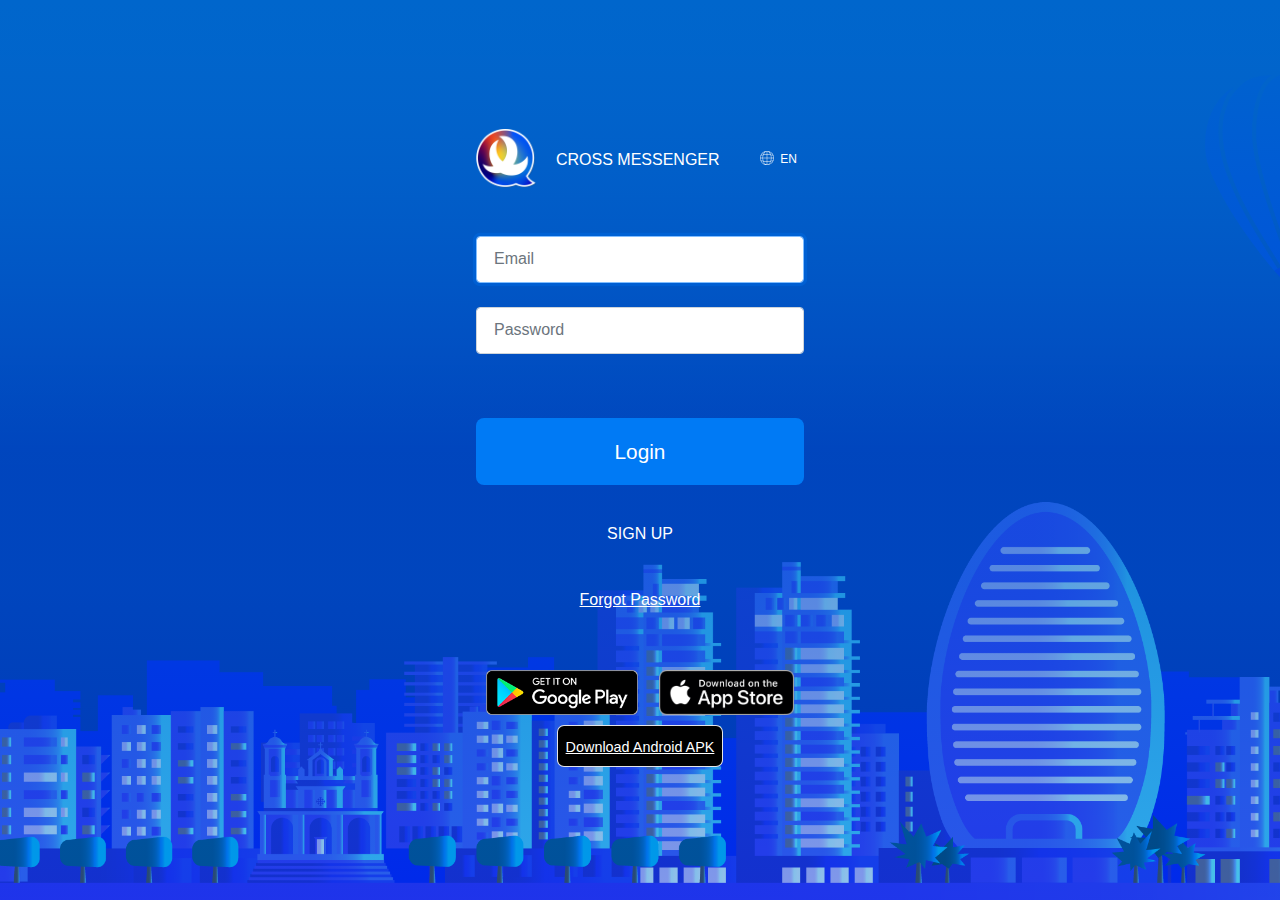
==== commit aae51da0: "update" ====
--- a/index.html
+++ b/index.html
@@ -1 +1 @@
-<!doctype html><html><head><meta charset="UTF-8"/><meta name="robots" content="noindex"/><meta http-equiv="X-UA-Compatible" content="IE=edge"/><meta name="viewport" content="width=device-width,initial-scale=1"/><meta name="application-name" content="XM"><meta name="apple-mobile-web-app-title" content="XM"><title>Messenger</title><link rel="apple-touch-icon" sizes="57x57" href="assets/images/icon/icon-App-57.png"><link rel="apple-touch-icon" sizes="60x60" href="assets/images/icon/icon-App-60.png"><link rel="apple-touch-icon" sizes="72x72" href="assets/images/icon/icon-App-72.png"><link rel="apple-touch-icon" sizes="76x76" href="assets/images/icon/icon-App-76.png"><link rel="apple-touch-icon" sizes="114x114" href="assets/images/icon/icon-App-114.png"><link rel="apple-touch-icon" sizes="120x120" href="assets/images/icon/icon-App-120.png"><link rel="apple-touch-icon" sizes="144x144" href="assets/images/icon/icon-App-144.png"><link rel="apple-touch-icon" sizes="152x152" href="assets/images/icon/icon-App-152.png"><link rel="apple-touch-icon" sizes="180x180" href="assets/images/icon/icon-App-180.png"><link rel="manifest" href="manifest.json"><link id="favicon" rel="icon" type="image/x-icon" href="assets/images/favicon.ico"/><link rel="stylesheet" href="assets/css/xm-icon.min.css"><style>@font-face{font-family:"Roboto Condensed";src:url(assets/fonts/subset-RobotoCondensed-Light.woff2) format("woff2"),url(assets/fonts/subset-RobotoCondensed-Light.woff) format("woff");font-weight:300;font-style:normal;font-display:swap;unicode-range:U+0460-052F,U+1C80-1C88,U+20B4,U+2DE0-2DFF,U+A640-A69F,U+FE2E-FE2F}@font-face{font-family:"Roboto Condensed";src:url(assets/fonts/subset-RobotoCondensed-LightItalic.woff2) format("woff2"),url(assets/fonts/subset-RobotoCondensed-LightItalic.woff) format("woff");font-weight:300;font-style:italic;unicode-range:U+0460-052F,U+1C80-1C88,U+20B4,U+2DE0-2DFF,U+A640-A69F,U+FE2E-FE2F}@font-face{font-family:"Roboto Condensed";src:url(assets/fonts/subset-RobotoCondensed-Regular.woff2) format("woff2"),url(assets/fonts/subset-RobotoCondensed-Regular.woff) format("woff");font-weight:400;font-style:normal;font-display:swap;unicode-range:U+0460-052F,U+1C80-1C88,U+20B4,U+2DE0-2DFF,U+A640-A69F,U+FE2E-FE2F}@font-face{font-family:"Roboto Condensed";src:url(assets/fonts/subset-RobotoCondensed-Italic.woff2) format("woff2"),url(assets/fonts/subset-RobotoCondensed-Italic.woff) format("woff");font-weight:400;font-style:italic;unicode-range:U+0460-052F,U+1C80-1C88,U+20B4,U+2DE0-2DFF,U+A640-A69F,U+FE2E-FE2F}@font-face{font-family:"Roboto Condensed";src:url(assets/fonts/subset-RobotoCondensed-Bold.woff2) format("woff2"),url(assets/fonts/subset-RobotoCondensed-Bold.woff) format("woff");font-weight:700;font-style:normal;font-display:swap;unicode-range:U+0460-052F,U+1C80-1C88,U+20B4,U+2DE0-2DFF,U+A640-A69F,U+FE2E-FE2F}@font-face{font-family:"Roboto Condensed";src:url(assets/fonts/subset-RobotoCondensed-Light.woff2) format("woff2"),url(assets/fonts/subset-RobotoCondensed-Light.woff) format("woff");font-weight:300;font-style:normal;font-display:swap;unicode-range:U+0400-045F,U+0490-0491,U+04B0-04B1,U+2116}@font-face{font-family:"Roboto Condensed";src:url(assets/fonts/subset-RobotoCondensed-LightItalic.woff2) format("woff2"),url(assets/fonts/subset-RobotoCondensed-LightItalic.woff) format("woff");font-weight:300;font-style:italic;unicode-range:U+0400-045F,U+0490-0491,U+04B0-04B1,U+2116}@font-face{font-family:"Roboto Condensed";src:url(assets/fonts/subset-RobotoCondensed-Regular.woff2) format("woff2"),url(assets/fonts/subset-RobotoCondensed-Regular.woff) format("woff");font-weight:400;font-style:normal;font-display:swap;unicode-range:U+0400-045F,U+0490-0491,U+04B0-04B1,U+2116}@font-face{font-family:"Roboto Condensed";src:url(assets/fonts/subset-RobotoCondensed-Italic.woff2) format("woff2"),url(assets/fonts/subset-RobotoCondensed-Italic.woff) format("woff");font-weight:400;font-style:italic;unicode-range:U+0400-045F,U+0490-0491,U+04B0-04B1,U+2116}@font-face{font-family:"Roboto Condensed";src:url(assets/fonts/subset-RobotoCondensed-Bold.woff2) format("woff2"),url(assets/fonts/subset-RobotoCondensed-Bold.woff) format("woff");font-weight:700;font-style:normal;font-display:swap;unicode-range:U+0400-045F,U+0490-0491,U+04B0-04B1,U+2116}@font-face{font-family:"Roboto Condensed";src:url(assets/fonts/subset-RobotoCondensed-Light.woff2) format("woff2"),url(assets/fonts/subset-RobotoCondensed-Light.woff) format("woff");font-weight:300;font-style:normal;font-display:swap;unicode-range:U+1F00-1FFF}@font-face{font-family:"Roboto Condensed";src:url(assets/fonts/subset-RobotoCondensed-LightItalic.woff2) format("woff2"),url(assets/fonts/subset-RobotoCondensed-LightItalic.woff) format("woff");font-weight:300;font-style:italic;unicode-range:U+1F00-1FFF}@font-face{font-family:"Roboto Condensed";src:url(assets/fonts/subset-RobotoCondensed-Regular.woff2) format("woff2"),url(assets/fonts/subset-RobotoCondensed-Regular.woff) format("woff");font-weight:400;font-style:normal;font-display:swap;unicode-range:U+1F00-1FFF}@font-face{font-family:"Roboto Condensed";src:url(assets/fonts/subset-RobotoCondensed-Italic.woff2) format("woff2"),url(assets/fonts/subset-RobotoCondensed-Italic.woff) format("woff");font-weight:400;font-style:italic;unicode-range:U+1F00-1FFF}@font-face{font-family:"Roboto Condensed";src:url(assets/fonts/subset-RobotoCondensed-Bold.woff2) format("woff2"),url(assets/fonts/subset-RobotoCondensed-Bold.woff) format("woff");font-weight:700;font-style:normal;font-display:swap;unicode-range:U+1F00-1FFF}@font-face{font-family:"Roboto Condensed";src:url(assets/fonts/subset-RobotoCondensed-Light.woff2) format("woff2"),url(assets/fonts/subset-RobotoCondensed-Light.woff) format("woff");font-weight:300;font-style:normal;font-display:swap;unicode-range:U+0370-03FF}@font-face{font-family:"Roboto Condensed";src:url(assets/fonts/subset-RobotoCondensed-LightItalic.woff2) format("woff2"),url(assets/fonts/subset-RobotoCondensed-LightItalic.woff) format("woff");font-weight:300;font-style:italic;unicode-range:U+0370-03FF}@font-face{font-family:"Roboto Condensed";src:url(assets/fonts/subset-RobotoCondensed-Regular.woff2) format("woff2"),url(assets/fonts/subset-RobotoCondensed-Regular.woff) format("woff");font-weight:400;font-style:normal;font-display:swap;unicode-range:U+0370-03FF}@font-face{font-family:"Roboto Condensed";src:url(assets/fonts/subset-RobotoCondensed-Italic.woff2) format("woff2"),url(assets/fonts/subset-RobotoCondensed-Italic.woff) format("woff");font-weight:400;font-style:italic;unicode-range:U+0370-03FF}@font-face{font-family:"Roboto Condensed";src:url(assets/fonts/subset-RobotoCondensed-Bold.woff2) format("woff2"),url(assets/fonts/subset-RobotoCondensed-Bold.woff) format("woff");font-weight:700;font-style:normal;font-display:swap;unicode-range:U+0370-03FF}@font-face{font-family:"Roboto Condensed";src:url(assets/fonts/subset-RobotoCondensed-Light.woff2) format("woff2"),url(assets/fonts/subset-RobotoCondensed-Light.woff) format("woff");font-weight:300;font-style:normal;font-display:swap;unicode-range:U+0000-00FF,U+0131,U+0152-0153,U+02BB-02BC,U+02C6,U+02DA,U+02DC,U+2000-206F,U+2074,U+20AC,U+2122,U+2191,U+2193,U+2212,U+2215,U+FEFF,U+FFFD}@font-face{font-family:"Roboto Condensed";src:url(assets/fonts/subset-RobotoCondensed-LightItalic.woff2) format("woff2"),url(assets/fonts/subset-RobotoCondensed-LightItalic.woff) format("woff");font-weight:300;font-style:italic;unicode-range:U+0000-00FF,U+0131,U+0152-0153,U+02BB-02BC,U+02C6,U+02DA,U+02DC,U+2000-206F,U+2074,U+20AC,U+2122,U+2191,U+2193,U+2212,U+2215,U+FEFF,U+FFFD}@font-face{font-family:"Roboto Condensed";src:url(assets/fonts/subset-RobotoCondensed-Regular.woff2) format("woff2"),url(assets/fonts/subset-RobotoCondensed-Regular.woff) format("woff");font-weight:400;font-style:normal;font-display:swap;unicode-range:U+0000-00FF,U+0131,U+0152-0153,U+02BB-02BC,U+02C6,U+02DA,U+02DC,U+2000-206F,U+2074,U+20AC,U+2122,U+2191,U+2193,U+2212,U+2215,U+FEFF,U+FFFD}@font-face{font-family:"Roboto Condensed";src:url(assets/fonts/subset-RobotoCondensed-Italic.woff2) format("woff2"),url(assets/fonts/subset-RobotoCondensed-Italic.woff) format("woff");font-weight:400;font-style:italic;unicode-range:U+0000-00FF,U+0131,U+0152-0153,U+02BB-02BC,U+02C6,U+02DA,U+02DC,U+2000-206F,U+2074,U+20AC,U+2122,U+2191,U+2193,U+2212,U+2215,U+FEFF,U+FFFD}@font-face{font-family:"Roboto Condensed";src:url(assets/fonts/subset-RobotoCondensed-Bold.woff2) format("woff2"),url(assets/fonts/subset-RobotoCondensed-Bold.woff) format("woff");font-weight:700;font-style:normal;font-display:swap;unicode-range:U+0000-00FF,U+0131,U+0152-0153,U+02BB-02BC,U+02C6,U+02DA,U+02DC,U+2000-206F,U+2074,U+20AC,U+2122,U+2191,U+2193,U+2212,U+2215,U+FEFF,U+FFFD}@font-face{font-family:"Roboto Condensed";src:url(assets/fonts/subset-RobotoCondensed-Light.woff2) format("woff2"),url(assets/fonts/subset-RobotoCondensed-Light.woff) format("woff");font-weight:300;font-style:normal;font-display:swap;unicode-range:U+0100-024F,U+0259,U+1E00-1EFF,U+2020,U+20A0-20AB,U+20AD-20CF,U+2113,U+2C60-2C7F,U+A720-A7FF}@font-face{font-family:"Roboto Condensed";src:url(assets/fonts/subset-RobotoCondensed-LightItalic.woff2) format("woff2"),url(assets/fonts/subset-RobotoCondensed-LightItalic.woff) format("woff");font-weight:300;font-style:italic;unicode-range:U+0100-024F,U+0259,U+1E00-1EFF,U+2020,U+20A0-20AB,U+20AD-20CF,U+2113,U+2C60-2C7F,U+A720-A7FF}@font-face{font-family:"Roboto Condensed";src:url(assets/fonts/subset-RobotoCondensed-Regular.woff2) format("woff2"),url(assets/fonts/subset-RobotoCondensed-Regular.woff) format("woff");font-weight:400;font-style:normal;font-display:swap;unicode-range:U+0100-024F,U+0259,U+1E00-1EFF,U+2020,U+20A0-20AB,U+20AD-20CF,U+2113,U+2C60-2C7F,U+A720-A7FF}@font-face{font-family:"Roboto Condensed";src:url(assets/fonts/subset-RobotoCondensed-Italic.woff2) format("woff2"),url(assets/fonts/subset-RobotoCondensed-Italic.woff) format("woff");font-weight:400;font-style:italic;unicode-range:U+0100-024F,U+0259,U+1E00-1EFF,U+2020,U+20A0-20AB,U+20AD-20CF,U+2113,U+2C60-2C7F,U+A720-A7FF}@font-face{font-family:"Roboto Condensed";src:url(assets/fonts/subset-RobotoCondensed-Bold.woff2) format("woff2"),url(assets/fonts/subset-RobotoCondensed-Bold.woff) format("woff");font-weight:700;font-style:normal;font-display:swap;unicode-range:U+0100-024F,U+0259,U+1E00-1EFF,U+2020,U+20A0-20AB,U+20AD-20CF,U+2113,U+2C60-2C7F,U+A720-A7FF}@font-face{font-family:"Roboto Condensed";src:url(assets/fonts/subset-RobotoCondensed-Light.woff2) format("woff2"),url(assets/fonts/subset-RobotoCondensed-Light.woff) format("woff");font-weight:300;font-style:normal;font-display:swap;unicode-range:U+0102-0103,U+0110-0111,U+1EA0-1EF9,U+20AB}@font-face{font-family:"Roboto Condensed";src:url(assets/fonts/subset-RobotoCondensed-LightItalic.woff2) format("woff2"),url(assets/fonts/subset-RobotoCondensed-LightItalic.woff) format("woff");font-weight:300;font-style:italic;unicode-range:U+0102-0103,U+0110-0111,U+1EA0-1EF9,U+20AB}@font-face{font-family:"Roboto Condensed";src:url(assets/fonts/subset-RobotoCondensed-Regular.woff2) format("woff2"),url(assets/fonts/subset-RobotoCondensed-Regular.woff) format("woff");font-weight:400;font-style:normal;font-display:swap;unicode-range:U+0102-0103,U+0110-0111,U+1EA0-1EF9,U+20AB}@font-face{font-family:"Roboto Condensed";src:url(assets/fonts/subset-RobotoCondensed-Italic.woff2) format("woff2"),url(assets/fonts/subset-RobotoCondensed-Italic.woff) format("woff");font-weight:400;font-style:italic;unicode-range:U+0102-0103,U+0110-0111,U+1EA0-1EF9,U+20AB}@font-face{font-family:"Roboto Condensed";src:url(assets/fonts/subset-RobotoCondensed-Bold.woff2) format("woff2"),url(assets/fonts/subset-RobotoCondensed-Bold.woff) format("woff");font-weight:700;font-style:normal;font-display:swap;unicode-range:U+0102-0103,U+0110-0111,U+1EA0-1EF9,U+20AB}.xm-page-loading{position:fixed;z-index:99999;top:0;bottom:0;left:0;right:0;background:#fff}.xm-page-loading>div{position:absolute;top:50%;left:50%;transform:translate(-50%,-50%)}@keyframes spin{0%{transform:rotate(0)}100%{transform:rotate(360deg)}}@keyframes pulse{50%{background:#1565c0}}.xm-loading-pulse{display:block;margin:25px auto 0;position:relative;width:6px;height:24px;background:rgba(21,101,192,.2);animation:pulse 750ms infinite;animation-delay:250ms}.xm-loading-pulse:after,.xm-loading-pulse:before{content:'';position:absolute;display:block;height:16px;width:6px;background:rgba(21,101,192,.2);top:50%;transform:translateY(-50%);animation:pulse 750ms infinite}.xm-loading-pulse:before{left:-12px}.xm-loading-pulse:after{left:12px;animation-delay:.5s}</style><link href="/source/styles.css" rel="stylesheet"></head><body><div class="xm-page-loading"><div><img src="[data-uri]" width="130"/><div class="xm-loading-pulse"></div></div></div><div id="frame"><div class="sidebar"><div class="profile profile--mini js_info_you" id="sidebarProfile"><a title="Edit Profile"><img class="--avatar avatar p-cur" src="" alt="" style="display:none"></a><p class="--name"></p></div><div id="search" class="search"><button class="search-toggle"><i class="xm xm-search --icon"></i></button><div class="--item js-menu menu" style="display:none;"><button type="button" class="menu__item --s-all active" data-s="1" data-language="ALL"></button> <button type="button" class="menu__item --s-unread" data-s="2" data-language="UNREAD"></button> <button type="button" class="menu__item --s-group" data-s="3" data-language="GROUP"></button> <button type="button" class="menu__item --s-personal" data-s="4" data-language="PERSONAL"></button></div><span class="clearable xs-search"><button class="search__option" title="Option"><i class="xm xm-sliders" aria-hidden="true"></i></button> <input class="search__input" type="search" data-language="SEARCH_PLACEHOLDER" data-lang-type="placeholder" placeholder="Search..."/> <i class="clearable__clear">&times;</i></span></div><div class="contacts"><ul class="contact-list js_ul_list_user" id="sidebar_room_list"><a class="sidebar__toggle"><i class="xm xm-search --icon p-cur"></i></a></ul></div><div class="p-r"><div class="sidebar__option"><button id="sidebar-options-btn" title="Option" data-target="#user-option"><i class="xm xm-cog xm-fw" aria-hidden="true"></i> <span class="--text" data-language="OPTIONS"></span></button> <button id="group-chat-options-btn" class="js-op-new-group" title="New Group Chat"><i class="xm xm-comments xm-fw" aria-hidden="true"></i> <span class="--text" data-language="START_CHAT"></span></button> <button type="button" id="change-lang-btn"><svg height="14px" viewBox="0 0 480 480" width="14px" xmlns="http://www.w3.org/2000/svg"><path d="m240 0c-132.546875 0-240 107.453125-240 240s107.453125 240 240 240 240-107.453125 240-240c-.148438-132.484375-107.515625-239.851562-240-240zm207.566406 324.078125-68.253906 11.777344c7.8125-28.652344 12.03125-58.164063 12.558594-87.855469h71.929687c-.902343 26.117188-6.398437 51.871094-16.234375 76.078125zm-431.367187-76.078125h71.929687c.527344 29.691406 4.746094 59.203125 12.558594 87.855469l-68.253906-11.777344c-9.835938-24.207031-15.332032-49.960937-16.234375-76.078125zm16.234375-92.078125 68.253906-11.777344c-7.8125 28.652344-12.03125 58.164063-12.558594 87.855469h-71.929687c.902343-26.117188 6.398437-51.871094 16.234375-76.078125zm215.566406-27.472656c28.746094.367187 57.421875 2.984375 85.761719 7.832031l28.238281 4.871094c8.675781 29.523437 13.34375 60.078125 13.878906 90.847656h-127.878906zm88.488281-7.9375c-29.238281-4.996094-58.828125-7.695313-88.488281-8.0625v-96c45.863281 4.40625 85.703125 46.398437 108.28125 107.511719zm-104.488281-8.0625c-29.660156.367187-59.242188 3.066406-88.480469 8.0625l-19.800781 3.425781c22.578125-61.128906 62.417969-103.136719 108.28125-107.523438zm-85.753906 23.832031c28.335937-4.847656 57.007812-7.464844 85.753906-7.832031v103.550781h-127.878906c.535156-30.769531 5.203125-61.324219 13.878906-90.847656zm-42.125 111.71875h127.878906v103.550781c-28.746094-.367187-57.421875-2.984375-85.761719-7.832031l-28.238281-4.871094c-8.675781-29.523437-13.34375-60.078125-13.878906-90.847656zm39.390625 111.488281c29.238281 5.003907 58.824219 7.714844 88.488281 8.105469v96c-45.863281-4.410156-85.703125-46.402344-108.28125-107.515625zm104.488281 8.105469c29.660156-.390625 59.242188-3.101562 88.480469-8.105469l19.800781-3.425781c-22.578125 61.128906-62.417969 103.136719-108.28125 107.523438zm85.753906-23.875c-28.335937 4.847656-57.007812 7.464844-85.753906 7.832031v-103.550781h127.878906c-.535156 30.769531-5.203125 61.324219-13.878906 90.847656zm58.117188-111.71875c-.527344-29.691406-4.746094-59.203125-12.558594-87.855469l68.253906 11.777344c9.835938 24.207031 15.332032 49.960937 16.234375 76.078125zm47.601562-93.710938-65.425781-11.289062c-11.761719-38.371094-33.765625-72.808594-63.648437-99.601562 55.878906 18.648437 102.21875 58.457031 129.074218 110.890624zm-269.871094-110.890624c-29.882812 26.792968-51.886718 61.230468-63.648437 99.601562l-65.425781 11.289062c26.855468-52.433593 73.195312-92.242187 129.074218-110.890624zm-129.074218 314.3125 65.425781 11.289062c11.761719 38.371094 33.765625 72.808594 63.648437 99.601562-55.878906-18.648437-102.21875-58.457031-129.074218-110.890624zm269.871094 110.890624c29.882812-26.792968 51.886718-61.230468 63.648437-99.601562l65.425781-11.289062c-26.855468 52.433593-73.195312 92.242187-129.074218 110.890624zm0 0"/></svg> <span>VI</span></button></div><div id="user-option" class="js-op user-option js-dismiss-menu menu"><button type="button" class="--use-interface menu__item" data-dismiss=".menu"><i class="xm xm-desktop xm-fw" aria-hidden="true"></i> <span data-language="USER_INTERFACE"></span></button> <button type="button" class="--start-conference menu__item" data-dismiss=".menu"><i class="xm xm-video-camera xm-fw" aria-hidden="true"></i> <span data-language="START_CONFERENCE"></span></button> <button type="button" class="--send-invite menu__item" data-dismiss=".menu"><i class="xm xm-send-plus xm-fw" aria-hidden="true"></i> <span data-language="SEND_INVITE"></span></button> <button type="button" class="--erp-contact menu__item" data-dismiss=".menu"><i class="xm xm-users xm-fw" aria-hidden="true"></i> <span data-language="ERP_CONTACTS"></span></button> <button type="button" class="--about menu__item" data-dismiss=".menu"><i class="xm xm-info-circle xm-fw ng-scope" aria-hidden="true"></i> <span data-language="ABOUT"></span></button> <button type="button" class="--logout menu__item" data-dismiss=".menu"><i class="xm xm-sign-out xm-fw" aria-hidden="true"></i> <span data-language="LOGOUT"></span></button></div></div><button class="sidebar-collapse-btn"><svg xmlns="http://www.w3.org/2000/svg" viewBox="0 0 16 16"><path fill-rule="evenodd" d="M2.293 7.293l5-5a1 1 0 0 1 1.497 1.32l-.083.094L4.414 8l4.293 4.293a1 1 0 0 1-1.32 1.497l-.094-.083-5-5a1 1 0 0 1-.083-1.32l.083-.094 5-5-5 5zm5 0l5-5a1 1 0 0 1 1.497 1.32l-.083.094L9.414 8l4.293 4.293a1 1 0 0 1-1.32 1.497l-.094-.083-5-5a1 1 0 0 1-.083-1.32l.083-.094 5-5-5 5z"></path></svg> <span data-language="COLLAPSE_SIDEBAR"></span></button></div><div class="main-right content"><div class="js_caption"><p class="messages__first" data-language="PLEASE_SELECT_A_CHAT"></p><div class="messages__intro"><img src="assets/images/icon.png" alt="Cross messenger" width="200"/><h1 class="--title" data-language="CROSS_MESSENGER"></h1></div></div><div class="js_wrap_mess wrap-messages" style="display: none;"><div class="js_info_parnter toolbar-profile"><img class="--img avatar" src="" alt="" style="cursor: pointer;"><div class="toolbar-name"><div class="--name"></div><div class="--online"></div></div><button class="btn-toggle-search-box"><i class="xm xm-search"></i></button> <a class="js-group-option btn__option" data-target="#group-option"><i class="xm xm-ellipsis-v xm-fw p-cur" aria-hidden="true"></i></a><div id="chatbox-group-option" class="--option menu js-dismiss-menu"><button class="--edit-group menu__item"><i class="xm xm-edit"></i><lang data-language="EDIT_GROUP"></lang></button> <button class="--internal menu__item"><i class="xm xm-comments"></i> <span data-language="ENABLE"></span>&nbsp;<lang data-language="INTERNAL_MESSAGES"></lang></button> <button class="--disabled menu__item"><i class="xm xm-volume-mute" aria-hidden="true"></i> <span data-language="DISABLE"></span>&nbsp;<lang data-language="NOTIFICATIONS"></lang></button> <button class="--leave menu__item"><i class="xm xm-mail-forward" aria-hidden="true"></i><lang data-language="LEAVE_GROUP"></lang></button> <button class="--remove menu__item"><i class="xm xm-trash" aria-hidden="true"></i><lang data-language="REMOVE"></lang></button></div></div><div class="mess-search-box"><div class="msb-group"><i class="xm xm-search"></i> <input id="msbg-input" placeholder="Please enter at least 3 letters..."/><div class="pulse"></div></div><div class="msb-position"><span class="msbp-cur">0</span> / <span class="msbp-all">0</span></div><div class="msb-group-button"><button class="msbgb-up"><i class="xm xm-chevron-up xm-fw"></i></button> <button class="msbgb-down"><i class="xm xm-chevron-down xm-fw"></i></button></div><div class="msb-close">Close</div></div><div class="js_con_list_mess messages scroll__wrap"><div class="--load-mess"><div class="pulse"></div></div><a class="scroll-to scroll-to__bottom p-cur show" style="display:none"><span class="unread-message-scroll">0</span> <i class="xm xm-angle-down"></i></a><ul class="js_ul_list_mess messages__list scroll__inner"><li class="messages__item"><div></div></li></ul><div class="--menu-item menu js-menu-messages"><button class="--cmt menu__item js-menu-messages-cmt"><i class="xm xm-comment-o"></i><lang data-language="COMMENT"></lang></button> <button class="--fw menu__item js-menu-messages-forward"><i class="xm xm-mail-forward"></i><lang data-language="FORWARD"></lang></button> <button class="--update menu__item js-menu-messages-edit"><i class="xm xm-edit"></i><lang data-language="EDIT"></lang></button> <button class="--remove menu__item js-menu-messages-remove"><i class="xm xm-close"></i><lang data-language="REMOVE"></lang></button></div></div><div class="dropzone"><div class="dropzone-container"><div class="file-icon">+</div><div class="dropzone-title" data-language="DRAG_AND_DROP"></div></div></div><div><div class="js-cmt-mess messages__item comment message-input-calc" style="display: none;"><div class="--heading"><img class="--img avatar" src="" alt=""/><div class="--name"></div><div class="--real_name" hidden></div></div><div class="--mess p-2-line"></div><button type="button" class="--close btn__edit--close"><i class="xm xm-close"></i></button></div><div class="wrap-enter-mess messages-input-wrap"><div class="wrap-tag-member" style="display: none;"></div><div class="col-xs-12 mess-comment-box" style="display: none;"><div class="mess-fw-box"></div><i class="xm xm-close mess-fw-box-close" role="button" tabindex="0"></i></div><textarea class="js_endter_mess messages__input" data-language="WRITE_A_MESSAGE" data-lang-type="placeholder" placeholder="Write a message..."></textarea><div class="input-wrap-group-btn"><button class="btn__send js_send_mess"><i class="xm xm-paper-plane xm-fw"></i></button> <button class="btn__attach" data-target="#media-menu"><svg height="20px" viewBox="0 0 426.66667 426.66667" width="20px" xmlns="http://www.w3.org/2000/svg"><path d="m410.667969 229.332031h-394.667969c-8.832031 0-16-7.167969-16-16s7.167969-16 16-16h394.667969c8.832031 0 16 7.167969 16 16s-7.167969 16-16 16zm0 0"/><path d="m213.332031 426.667969c-8.832031 0-16-7.167969-16-16v-394.667969c0-8.832031 7.167969-16 16-16s16 7.167969 16 16v394.667969c0 8.832031-7.167969 16-16 16zm0 0"/></svg></button></div><button type="button" class="js_close_update_mess btn__edit--close" style="display: none;"><i class="xm xm-close"></i></button> <button class="js-emoji btn__emoji"><i class="xm xm-smile-o"></i></button><div class="wrap-emojis"><div class="emojis-tab-content"><div class="wrap-emoji active wrap-emojis-calc"><div class="--menu"><a href="javascript:void(0)" data-em-tab-btn="--tab-1" class="active">😄</a> <a href="javascript:void(0)" data-em-tab-btn="--tab-2">🙏</a> <a href="javascript:void(0)" data-em-tab-btn="--tab-3">➡</a></div><div class="--list"><div data-em-tab-content="--tab-1" class="--tab active"></div><div data-em-tab-content="--tab-2" class="--tab"></div><div data-em-tab-content="--tab-3" class="--tab"></div></div></div></div></div><div class="chatbox-progress-upload"><svg xmlns="http://www.w3.org/2000/svg" viewBox="0 0 20 20" width="20" height="20"><path fill="none" stroke-width="2" stroke-linecap="square" d="M10,1A9,9 0 1 1 1,10A9,9 0 0 1 10,1" stroke-dasharray="56.548667764616276" stroke-dashoffset="56.548667764616276" transform="rotate(0 10 10)"></path></svg><lang data-language="UPLOADING"></lang>... (<span>0</span>%)</div><div id="media-menu" class="menu js-dismiss-menu"><label class="js-up-file menu__item" data-trigger=".--input-up-file" data-dismiss=".menu"><i class="xm xm-file-o xm-fw"></i><lang data-language="UP_FILE"></lang><input type="file" hide class="--input-up-file --hide"/></label> <label class="js-up-media menu__item" data-trigger=".--input-up-media" data-dismiss=".menu"><input type="file" hide class="--input-up-media --hide" accept="image/*,video/*,audio/*"/> <i class="xm xm-photo xm-fw"></i><lang data-language="UP_MEDIA"></lang></label><li class="js-up-phone menu__item" data-dismiss=".menu"><i class="xm xm-phone xm-fw"></i><lang data-language="PHONE"></lang></li></div></div></div></div></div></div><script src="/assets/js/socket.io.js"></script><script src="/assets/js/easyrtc.js"></script><script src="/source/styles.bundle.js"></script><script src="/source/848.bundle.js"></script><script src="/source/77.bundle.js"></script><script src="/source/326.bundle.js"></script><script src="/source/261.bundle.js"></script><script src="/source/index.bundle.js"></script></body></html>+<!doctype html><html><head><meta charset="UTF-8"/><meta name="robots" content="noindex"/><meta http-equiv="X-UA-Compatible" content="IE=edge"/><meta name="viewport" content="width=device-width,initial-scale=1"/><meta name="application-name" content="XM"><meta name="apple-mobile-web-app-title" content="XM"><title>Messenger</title><link rel="apple-touch-icon" sizes="57x57" href="assets/images/icon/icon-App-57.png"><link rel="apple-touch-icon" sizes="60x60" href="assets/images/icon/icon-App-60.png"><link rel="apple-touch-icon" sizes="72x72" href="assets/images/icon/icon-App-72.png"><link rel="apple-touch-icon" sizes="76x76" href="assets/images/icon/icon-App-76.png"><link rel="apple-touch-icon" sizes="114x114" href="assets/images/icon/icon-App-114.png"><link rel="apple-touch-icon" sizes="120x120" href="assets/images/icon/icon-App-120.png"><link rel="apple-touch-icon" sizes="144x144" href="assets/images/icon/icon-App-144.png"><link rel="apple-touch-icon" sizes="152x152" href="assets/images/icon/icon-App-152.png"><link rel="apple-touch-icon" sizes="180x180" href="assets/images/icon/icon-App-180.png"><link rel="manifest" href="manifest.json"><link id="favicon" rel="icon" type="image/x-icon" href="assets/images/favicon.ico"/><link rel="stylesheet" href="assets/css/xm-icon.min.css"><style>@font-face{font-family:"Roboto Condensed";src:url(assets/fonts/subset-RobotoCondensed-Light.woff2) format("woff2"),url(assets/fonts/subset-RobotoCondensed-Light.woff) format("woff");font-weight:300;font-style:normal;font-display:swap;unicode-range:U+0460-052F,U+1C80-1C88,U+20B4,U+2DE0-2DFF,U+A640-A69F,U+FE2E-FE2F}@font-face{font-family:"Roboto Condensed";src:url(assets/fonts/subset-RobotoCondensed-LightItalic.woff2) format("woff2"),url(assets/fonts/subset-RobotoCondensed-LightItalic.woff) format("woff");font-weight:300;font-style:italic;unicode-range:U+0460-052F,U+1C80-1C88,U+20B4,U+2DE0-2DFF,U+A640-A69F,U+FE2E-FE2F}@font-face{font-family:"Roboto Condensed";src:url(assets/fonts/subset-RobotoCondensed-Regular.woff2) format("woff2"),url(assets/fonts/subset-RobotoCondensed-Regular.woff) format("woff");font-weight:400;font-style:normal;font-display:swap;unicode-range:U+0460-052F,U+1C80-1C88,U+20B4,U+2DE0-2DFF,U+A640-A69F,U+FE2E-FE2F}@font-face{font-family:"Roboto Condensed";src:url(assets/fonts/subset-RobotoCondensed-Italic.woff2) format("woff2"),url(assets/fonts/subset-RobotoCondensed-Italic.woff) format("woff");font-weight:400;font-style:italic;unicode-range:U+0460-052F,U+1C80-1C88,U+20B4,U+2DE0-2DFF,U+A640-A69F,U+FE2E-FE2F}@font-face{font-family:"Roboto Condensed";src:url(assets/fonts/subset-RobotoCondensed-Bold.woff2) format("woff2"),url(assets/fonts/subset-RobotoCondensed-Bold.woff) format("woff");font-weight:700;font-style:normal;font-display:swap;unicode-range:U+0460-052F,U+1C80-1C88,U+20B4,U+2DE0-2DFF,U+A640-A69F,U+FE2E-FE2F}@font-face{font-family:"Roboto Condensed";src:url(assets/fonts/subset-RobotoCondensed-Light.woff2) format("woff2"),url(assets/fonts/subset-RobotoCondensed-Light.woff) format("woff");font-weight:300;font-style:normal;font-display:swap;unicode-range:U+0400-045F,U+0490-0491,U+04B0-04B1,U+2116}@font-face{font-family:"Roboto Condensed";src:url(assets/fonts/subset-RobotoCondensed-LightItalic.woff2) format("woff2"),url(assets/fonts/subset-RobotoCondensed-LightItalic.woff) format("woff");font-weight:300;font-style:italic;unicode-range:U+0400-045F,U+0490-0491,U+04B0-04B1,U+2116}@font-face{font-family:"Roboto Condensed";src:url(assets/fonts/subset-RobotoCondensed-Regular.woff2) format("woff2"),url(assets/fonts/subset-RobotoCondensed-Regular.woff) format("woff");font-weight:400;font-style:normal;font-display:swap;unicode-range:U+0400-045F,U+0490-0491,U+04B0-04B1,U+2116}@font-face{font-family:"Roboto Condensed";src:url(assets/fonts/subset-RobotoCondensed-Italic.woff2) format("woff2"),url(assets/fonts/subset-RobotoCondensed-Italic.woff) format("woff");font-weight:400;font-style:italic;unicode-range:U+0400-045F,U+0490-0491,U+04B0-04B1,U+2116}@font-face{font-family:"Roboto Condensed";src:url(assets/fonts/subset-RobotoCondensed-Bold.woff2) format("woff2"),url(assets/fonts/subset-RobotoCondensed-Bold.woff) format("woff");font-weight:700;font-style:normal;font-display:swap;unicode-range:U+0400-045F,U+0490-0491,U+04B0-04B1,U+2116}@font-face{font-family:"Roboto Condensed";src:url(assets/fonts/subset-RobotoCondensed-Light.woff2) format("woff2"),url(assets/fonts/subset-RobotoCondensed-Light.woff) format("woff");font-weight:300;font-style:normal;font-display:swap;unicode-range:U+1F00-1FFF}@font-face{font-family:"Roboto Condensed";src:url(assets/fonts/subset-RobotoCondensed-LightItalic.woff2) format("woff2"),url(assets/fonts/subset-RobotoCondensed-LightItalic.woff) format("woff");font-weight:300;font-style:italic;unicode-range:U+1F00-1FFF}@font-face{font-family:"Roboto Condensed";src:url(assets/fonts/subset-RobotoCondensed-Regular.woff2) format("woff2"),url(assets/fonts/subset-RobotoCondensed-Regular.woff) format("woff");font-weight:400;font-style:normal;font-display:swap;unicode-range:U+1F00-1FFF}@font-face{font-family:"Roboto Condensed";src:url(assets/fonts/subset-RobotoCondensed-Italic.woff2) format("woff2"),url(assets/fonts/subset-RobotoCondensed-Italic.woff) format("woff");font-weight:400;font-style:italic;unicode-range:U+1F00-1FFF}@font-face{font-family:"Roboto Condensed";src:url(assets/fonts/subset-RobotoCondensed-Bold.woff2) format("woff2"),url(assets/fonts/subset-RobotoCondensed-Bold.woff) format("woff");font-weight:700;font-style:normal;font-display:swap;unicode-range:U+1F00-1FFF}@font-face{font-family:"Roboto Condensed";src:url(assets/fonts/subset-RobotoCondensed-Light.woff2) format("woff2"),url(assets/fonts/subset-RobotoCondensed-Light.woff) format("woff");font-weight:300;font-style:normal;font-display:swap;unicode-range:U+0370-03FF}@font-face{font-family:"Roboto Condensed";src:url(assets/fonts/subset-RobotoCondensed-LightItalic.woff2) format("woff2"),url(assets/fonts/subset-RobotoCondensed-LightItalic.woff) format("woff");font-weight:300;font-style:italic;unicode-range:U+0370-03FF}@font-face{font-family:"Roboto Condensed";src:url(assets/fonts/subset-RobotoCondensed-Regular.woff2) format("woff2"),url(assets/fonts/subset-RobotoCondensed-Regular.woff) format("woff");font-weight:400;font-style:normal;font-display:swap;unicode-range:U+0370-03FF}@font-face{font-family:"Roboto Condensed";src:url(assets/fonts/subset-RobotoCondensed-Italic.woff2) format("woff2"),url(assets/fonts/subset-RobotoCondensed-Italic.woff) format("woff");font-weight:400;font-style:italic;unicode-range:U+0370-03FF}@font-face{font-family:"Roboto Condensed";src:url(assets/fonts/subset-RobotoCondensed-Bold.woff2) format("woff2"),url(assets/fonts/subset-RobotoCondensed-Bold.woff) format("woff");font-weight:700;font-style:normal;font-display:swap;unicode-range:U+0370-03FF}@font-face{font-family:"Roboto Condensed";src:url(assets/fonts/subset-RobotoCondensed-Light.woff2) format("woff2"),url(assets/fonts/subset-RobotoCondensed-Light.woff) format("woff");font-weight:300;font-style:normal;font-display:swap;unicode-range:U+0000-00FF,U+0131,U+0152-0153,U+02BB-02BC,U+02C6,U+02DA,U+02DC,U+2000-206F,U+2074,U+20AC,U+2122,U+2191,U+2193,U+2212,U+2215,U+FEFF,U+FFFD}@font-face{font-family:"Roboto Condensed";src:url(assets/fonts/subset-RobotoCondensed-LightItalic.woff2) format("woff2"),url(assets/fonts/subset-RobotoCondensed-LightItalic.woff) format("woff");font-weight:300;font-style:italic;unicode-range:U+0000-00FF,U+0131,U+0152-0153,U+02BB-02BC,U+02C6,U+02DA,U+02DC,U+2000-206F,U+2074,U+20AC,U+2122,U+2191,U+2193,U+2212,U+2215,U+FEFF,U+FFFD}@font-face{font-family:"Roboto Condensed";src:url(assets/fonts/subset-RobotoCondensed-Regular.woff2) format("woff2"),url(assets/fonts/subset-RobotoCondensed-Regular.woff) format("woff");font-weight:400;font-style:normal;font-display:swap;unicode-range:U+0000-00FF,U+0131,U+0152-0153,U+02BB-02BC,U+02C6,U+02DA,U+02DC,U+2000-206F,U+2074,U+20AC,U+2122,U+2191,U+2193,U+2212,U+2215,U+FEFF,U+FFFD}@font-face{font-family:"Roboto Condensed";src:url(assets/fonts/subset-RobotoCondensed-Italic.woff2) format("woff2"),url(assets/fonts/subset-RobotoCondensed-Italic.woff) format("woff");font-weight:400;font-style:italic;unicode-range:U+0000-00FF,U+0131,U+0152-0153,U+02BB-02BC,U+02C6,U+02DA,U+02DC,U+2000-206F,U+2074,U+20AC,U+2122,U+2191,U+2193,U+2212,U+2215,U+FEFF,U+FFFD}@font-face{font-family:"Roboto Condensed";src:url(assets/fonts/subset-RobotoCondensed-Bold.woff2) format("woff2"),url(assets/fonts/subset-RobotoCondensed-Bold.woff) format("woff");font-weight:700;font-style:normal;font-display:swap;unicode-range:U+0000-00FF,U+0131,U+0152-0153,U+02BB-02BC,U+02C6,U+02DA,U+02DC,U+2000-206F,U+2074,U+20AC,U+2122,U+2191,U+2193,U+2212,U+2215,U+FEFF,U+FFFD}@font-face{font-family:"Roboto Condensed";src:url(assets/fonts/subset-RobotoCondensed-Light.woff2) format("woff2"),url(assets/fonts/subset-RobotoCondensed-Light.woff) format("woff");font-weight:300;font-style:normal;font-display:swap;unicode-range:U+0100-024F,U+0259,U+1E00-1EFF,U+2020,U+20A0-20AB,U+20AD-20CF,U+2113,U+2C60-2C7F,U+A720-A7FF}@font-face{font-family:"Roboto Condensed";src:url(assets/fonts/subset-RobotoCondensed-LightItalic.woff2) format("woff2"),url(assets/fonts/subset-RobotoCondensed-LightItalic.woff) format("woff");font-weight:300;font-style:italic;unicode-range:U+0100-024F,U+0259,U+1E00-1EFF,U+2020,U+20A0-20AB,U+20AD-20CF,U+2113,U+2C60-2C7F,U+A720-A7FF}@font-face{font-family:"Roboto Condensed";src:url(assets/fonts/subset-RobotoCondensed-Regular.woff2) format("woff2"),url(assets/fonts/subset-RobotoCondensed-Regular.woff) format("woff");font-weight:400;font-style:normal;font-display:swap;unicode-range:U+0100-024F,U+0259,U+1E00-1EFF,U+2020,U+20A0-20AB,U+20AD-20CF,U+2113,U+2C60-2C7F,U+A720-A7FF}@font-face{font-family:"Roboto Condensed";src:url(assets/fonts/subset-RobotoCondensed-Italic.woff2) format("woff2"),url(assets/fonts/subset-RobotoCondensed-Italic.woff) format("woff");font-weight:400;font-style:italic;unicode-range:U+0100-024F,U+0259,U+1E00-1EFF,U+2020,U+20A0-20AB,U+20AD-20CF,U+2113,U+2C60-2C7F,U+A720-A7FF}@font-face{font-family:"Roboto Condensed";src:url(assets/fonts/subset-RobotoCondensed-Bold.woff2) format("woff2"),url(assets/fonts/subset-RobotoCondensed-Bold.woff) format("woff");font-weight:700;font-style:normal;font-display:swap;unicode-range:U+0100-024F,U+0259,U+1E00-1EFF,U+2020,U+20A0-20AB,U+20AD-20CF,U+2113,U+2C60-2C7F,U+A720-A7FF}@font-face{font-family:"Roboto Condensed";src:url(assets/fonts/subset-RobotoCondensed-Light.woff2) format("woff2"),url(assets/fonts/subset-RobotoCondensed-Light.woff) format("woff");font-weight:300;font-style:normal;font-display:swap;unicode-range:U+0102-0103,U+0110-0111,U+1EA0-1EF9,U+20AB}@font-face{font-family:"Roboto Condensed";src:url(assets/fonts/subset-RobotoCondensed-LightItalic.woff2) format("woff2"),url(assets/fonts/subset-RobotoCondensed-LightItalic.woff) format("woff");font-weight:300;font-style:italic;unicode-range:U+0102-0103,U+0110-0111,U+1EA0-1EF9,U+20AB}@font-face{font-family:"Roboto Condensed";src:url(assets/fonts/subset-RobotoCondensed-Regular.woff2) format("woff2"),url(assets/fonts/subset-RobotoCondensed-Regular.woff) format("woff");font-weight:400;font-style:normal;font-display:swap;unicode-range:U+0102-0103,U+0110-0111,U+1EA0-1EF9,U+20AB}@font-face{font-family:"Roboto Condensed";src:url(assets/fonts/subset-RobotoCondensed-Italic.woff2) format("woff2"),url(assets/fonts/subset-RobotoCondensed-Italic.woff) format("woff");font-weight:400;font-style:italic;unicode-range:U+0102-0103,U+0110-0111,U+1EA0-1EF9,U+20AB}@font-face{font-family:"Roboto Condensed";src:url(assets/fonts/subset-RobotoCondensed-Bold.woff2) format("woff2"),url(assets/fonts/subset-RobotoCondensed-Bold.woff) format("woff");font-weight:700;font-style:normal;font-display:swap;unicode-range:U+0102-0103,U+0110-0111,U+1EA0-1EF9,U+20AB}.xm-page-loading{position:fixed;z-index:99999;top:0;bottom:0;left:0;right:0;background:#fff}.xm-page-loading>div{position:absolute;top:50%;left:50%;transform:translate(-50%,-50%)}@keyframes spin{0%{transform:rotate(0)}100%{transform:rotate(360deg)}}@keyframes pulse{50%{background:#1565c0}}.xm-loading-pulse{display:block;margin:25px auto 0;position:relative;width:6px;height:24px;background:rgba(21,101,192,.2);animation:pulse 750ms infinite;animation-delay:250ms}.xm-loading-pulse:after,.xm-loading-pulse:before{content:'';position:absolute;display:block;height:16px;width:6px;background:rgba(21,101,192,.2);top:50%;transform:translateY(-50%);animation:pulse 750ms infinite}.xm-loading-pulse:before{left:-12px}.xm-loading-pulse:after{left:12px;animation-delay:.5s}</style><link href="/source/index.css" rel="stylesheet"></head><body><div class="xm-page-loading"><div><img src="[data-uri]" width="130"/><div class="xm-loading-pulse"></div></div></div><div id="frame"><div class="sidebar"><div class="profile profile--mini js_info_you" id="sidebarProfile"><a title="Edit Profile"><img class="--avatar avatar p-cur" src="" alt="" style="display:none"></a><p class="--name"></p></div><div id="search" class="search"><button class="search-toggle"><i class="xm xm-search --icon"></i></button><div class="--item js-menu menu" style="display:none;"><button type="button" class="menu__item --s-all active" data-s="1" data-language="ALL"></button> <button type="button" class="menu__item --s-unread" data-s="2" data-language="UNREAD"></button> <button type="button" class="menu__item --s-group" data-s="3" data-language="GROUP"></button> <button type="button" class="menu__item --s-personal" data-s="4" data-language="PERSONAL"></button></div><span class="clearable xs-search"><button class="search__option" title="Option"><i class="xm xm-sliders" aria-hidden="true"></i></button> <input class="search__input" type="search" data-language="SEARCH_PLACEHOLDER" data-lang-type="placeholder" placeholder="Search..."/> <i class="clearable__clear">&times;</i></span></div><div class="contacts"><ul class="contact-list js_ul_list_user" id="sidebar_room_list"><a class="sidebar__toggle"><i class="xm xm-search --icon p-cur"></i></a></ul></div><div class="p-r"><div class="sidebar__option"><button id="sidebar-options-btn" title="Option" data-target="#user-option"><i class="xm xm-cog xm-fw" aria-hidden="true"></i> <span class="--text" data-language="OPTIONS"></span></button> <button id="group-chat-options-btn" class="js-op-new-group" title="New Group Chat"><i class="xm xm-comments xm-fw" aria-hidden="true"></i> <span class="--text" data-language="START_CHAT"></span></button> <button type="button" id="change-lang-btn"><svg height="14px" viewBox="0 0 480 480" width="14px" xmlns="http://www.w3.org/2000/svg"><path d="m240 0c-132.546875 0-240 107.453125-240 240s107.453125 240 240 240 240-107.453125 240-240c-.148438-132.484375-107.515625-239.851562-240-240zm207.566406 324.078125-68.253906 11.777344c7.8125-28.652344 12.03125-58.164063 12.558594-87.855469h71.929687c-.902343 26.117188-6.398437 51.871094-16.234375 76.078125zm-431.367187-76.078125h71.929687c.527344 29.691406 4.746094 59.203125 12.558594 87.855469l-68.253906-11.777344c-9.835938-24.207031-15.332032-49.960937-16.234375-76.078125zm16.234375-92.078125 68.253906-11.777344c-7.8125 28.652344-12.03125 58.164063-12.558594 87.855469h-71.929687c.902343-26.117188 6.398437-51.871094 16.234375-76.078125zm215.566406-27.472656c28.746094.367187 57.421875 2.984375 85.761719 7.832031l28.238281 4.871094c8.675781 29.523437 13.34375 60.078125 13.878906 90.847656h-127.878906zm88.488281-7.9375c-29.238281-4.996094-58.828125-7.695313-88.488281-8.0625v-96c45.863281 4.40625 85.703125 46.398437 108.28125 107.511719zm-104.488281-8.0625c-29.660156.367187-59.242188 3.066406-88.480469 8.0625l-19.800781 3.425781c22.578125-61.128906 62.417969-103.136719 108.28125-107.523438zm-85.753906 23.832031c28.335937-4.847656 57.007812-7.464844 85.753906-7.832031v103.550781h-127.878906c.535156-30.769531 5.203125-61.324219 13.878906-90.847656zm-42.125 111.71875h127.878906v103.550781c-28.746094-.367187-57.421875-2.984375-85.761719-7.832031l-28.238281-4.871094c-8.675781-29.523437-13.34375-60.078125-13.878906-90.847656zm39.390625 111.488281c29.238281 5.003907 58.824219 7.714844 88.488281 8.105469v96c-45.863281-4.410156-85.703125-46.402344-108.28125-107.515625zm104.488281 8.105469c29.660156-.390625 59.242188-3.101562 88.480469-8.105469l19.800781-3.425781c-22.578125 61.128906-62.417969 103.136719-108.28125 107.523438zm85.753906-23.875c-28.335937 4.847656-57.007812 7.464844-85.753906 7.832031v-103.550781h127.878906c-.535156 30.769531-5.203125 61.324219-13.878906 90.847656zm58.117188-111.71875c-.527344-29.691406-4.746094-59.203125-12.558594-87.855469l68.253906 11.777344c9.835938 24.207031 15.332032 49.960937 16.234375 76.078125zm47.601562-93.710938-65.425781-11.289062c-11.761719-38.371094-33.765625-72.808594-63.648437-99.601562 55.878906 18.648437 102.21875 58.457031 129.074218 110.890624zm-269.871094-110.890624c-29.882812 26.792968-51.886718 61.230468-63.648437 99.601562l-65.425781 11.289062c26.855468-52.433593 73.195312-92.242187 129.074218-110.890624zm-129.074218 314.3125 65.425781 11.289062c11.761719 38.371094 33.765625 72.808594 63.648437 99.601562-55.878906-18.648437-102.21875-58.457031-129.074218-110.890624zm269.871094 110.890624c29.882812-26.792968 51.886718-61.230468 63.648437-99.601562l65.425781-11.289062c-26.855468 52.433593-73.195312 92.242187-129.074218 110.890624zm0 0"/></svg> <span>VI</span></button></div><div id="user-option" class="js-op user-option js-dismiss-menu menu"><button type="button" class="--use-interface menu__item" data-dismiss=".menu"><i class="xm xm-desktop xm-fw" aria-hidden="true"></i> <span data-language="USER_INTERFACE"></span></button> <button type="button" class="--start-conference menu__item" data-dismiss=".menu"><i class="xm xm-video-camera xm-fw" aria-hidden="true"></i> <span data-language="START_CONFERENCE"></span></button> <button type="button" class="--send-invite menu__item" data-dismiss=".menu"><i class="xm xm-send-plus xm-fw" aria-hidden="true"></i> <span data-language="SEND_INVITE"></span></button> <button type="button" class="--erp-contact menu__item" data-dismiss=".menu"><i class="xm xm-users xm-fw" aria-hidden="true"></i> <span data-language="ERP_CONTACTS"></span></button> <button type="button" class="--about menu__item" data-dismiss=".menu"><i class="xm xm-info-circle xm-fw ng-scope" aria-hidden="true"></i> <span data-language="ABOUT"></span></button> <button type="button" class="--logout menu__item" data-dismiss=".menu"><i class="xm xm-sign-out xm-fw" aria-hidden="true"></i> <span data-language="LOGOUT"></span></button></div></div><button class="sidebar-collapse-btn"><svg xmlns="http://www.w3.org/2000/svg" viewBox="0 0 16 16"><path fill-rule="evenodd" d="M2.293 7.293l5-5a1 1 0 0 1 1.497 1.32l-.083.094L4.414 8l4.293 4.293a1 1 0 0 1-1.32 1.497l-.094-.083-5-5a1 1 0 0 1-.083-1.32l.083-.094 5-5-5 5zm5 0l5-5a1 1 0 0 1 1.497 1.32l-.083.094L9.414 8l4.293 4.293a1 1 0 0 1-1.32 1.497l-.094-.083-5-5a1 1 0 0 1-.083-1.32l.083-.094 5-5-5 5z"></path></svg> <span data-language="COLLAPSE_SIDEBAR"></span></button></div><div class="main-right content"><div class="js_caption"><p class="messages__first" data-language="PLEASE_SELECT_A_CHAT"></p><div class="messages__intro"><img src="assets/images/icon.png" alt="Cross messenger" width="200"/><h1 class="--title" data-language="CROSS_MESSENGER"></h1></div></div><div class="js_wrap_mess wrap-messages" style="display: none;"><div class="js_info_parnter toolbar-profile"><img class="--img avatar" src="" alt="" style="cursor: pointer;"><div class="toolbar-name"><div class="--name"></div><div class="--online"></div></div><button class="btn-toggle-search-box"><i class="xm xm-search"></i></button> <a class="js-group-option btn__option" data-target="#group-option"><i class="xm xm-ellipsis-v xm-fw p-cur" aria-hidden="true"></i></a><div id="chatbox-group-option" class="--option menu js-dismiss-menu"><button class="--edit-group menu__item"><i class="xm xm-edit"></i><lang data-language="EDIT_GROUP"></lang></button> <button class="--internal menu__item"><i class="xm xm-comments"></i> <span data-language="ENABLE"></span>&nbsp;<lang data-language="INTERNAL_MESSAGES"></lang></button> <button class="--disabled menu__item"><i class="xm xm-volume-mute" aria-hidden="true"></i> <span data-language="DISABLE"></span>&nbsp;<lang data-language="NOTIFICATIONS"></lang></button> <button class="--leave menu__item"><i class="xm xm-mail-forward" aria-hidden="true"></i><lang data-language="LEAVE_GROUP"></lang></button> <button class="--remove menu__item"><i class="xm xm-trash" aria-hidden="true"></i><lang data-language="REMOVE"></lang></button></div></div><div class="mess-search-box"><div class="msb-group"><i class="xm xm-search"></i> <input id="msbg-input" placeholder="Please enter at least 3 letters..."/><div class="pulse"></div></div><div class="msb-position"><span class="msbp-cur">0</span> / <span class="msbp-all">0</span></div><div class="msb-group-button"><button class="msbgb-up"><i class="xm xm-chevron-up xm-fw"></i></button> <button class="msbgb-down"><i class="xm xm-chevron-down xm-fw"></i></button></div><div class="msb-close">Close</div></div><div class="js_con_list_mess messages scroll__wrap"><div class="--load-mess"><div class="pulse"></div></div><a class="scroll-to scroll-to__bottom p-cur show" style="display:none"><span class="unread-message-scroll">0</span> <i class="xm xm-angle-down"></i></a><ul class="js_ul_list_mess messages__list scroll__inner"><li class="messages__item"><div></div></li></ul><div class="--menu-item menu js-menu-messages"><button class="--cmt menu__item js-menu-messages-cmt"><i class="xm xm-comment-o"></i><lang data-language="COMMENT"></lang></button> <button class="--fw menu__item js-menu-messages-forward"><i class="xm xm-mail-forward"></i><lang data-language="FORWARD"></lang></button> <button class="--update menu__item js-menu-messages-edit"><i class="xm xm-edit"></i><lang data-language="EDIT"></lang></button> <button class="--remove menu__item js-menu-messages-remove"><i class="xm xm-close"></i><lang data-language="REMOVE"></lang></button></div></div><div class="dropzone"><div class="dropzone-container"><div class="file-icon">+</div><div class="dropzone-title" data-language="DRAG_AND_DROP"></div></div></div><div><div class="js-cmt-mess messages__item comment message-input-calc" style="display: none;"><div class="--heading"><img class="--img avatar" src="" alt=""/><div class="--name"></div><div class="--real_name" hidden></div></div><div class="--mess p-2-line"></div><button type="button" class="--close btn__edit--close"><i class="xm xm-close"></i></button></div><div class="wrap-enter-mess messages-input-wrap"><div class="wrap-tag-member" style="display: none;"></div><div class="col-xs-12 mess-comment-box" style="display: none;"><div class="mess-fw-box"></div><i class="xm xm-close mess-fw-box-close" role="button" tabindex="0"></i></div><textarea class="js_endter_mess messages__input" data-language="WRITE_A_MESSAGE" data-lang-type="placeholder" placeholder="Write a message..."></textarea><div class="input-wrap-group-btn"><button class="btn__send js_send_mess"><i class="xm xm-paper-plane xm-fw"></i></button> <button class="btn__attach" data-target="#media-menu"><svg height="20px" viewBox="0 0 426.66667 426.66667" width="20px" xmlns="http://www.w3.org/2000/svg"><path d="m410.667969 229.332031h-394.667969c-8.832031 0-16-7.167969-16-16s7.167969-16 16-16h394.667969c8.832031 0 16 7.167969 16 16s-7.167969 16-16 16zm0 0"/><path d="m213.332031 426.667969c-8.832031 0-16-7.167969-16-16v-394.667969c0-8.832031 7.167969-16 16-16s16 7.167969 16 16v394.667969c0 8.832031-7.167969 16-16 16zm0 0"/></svg></button></div><button type="button" class="js_close_update_mess btn__edit--close" style="display: none;"><i class="xm xm-close"></i></button> <button class="js-emoji btn__emoji"><i class="xm xm-smile-o"></i></button><div class="wrap-emojis"><div class="emojis-tab-content"><div class="wrap-emoji active wrap-emojis-calc"><div class="--menu"><a href="javascript:void(0)" data-em-tab-btn="--tab-1" class="active">😄</a> <a href="javascript:void(0)" data-em-tab-btn="--tab-2">🙏</a> <a href="javascript:void(0)" data-em-tab-btn="--tab-3">➡</a></div><div class="--list"><div data-em-tab-content="--tab-1" class="--tab active"></div><div data-em-tab-content="--tab-2" class="--tab"></div><div data-em-tab-content="--tab-3" class="--tab"></div></div></div></div></div><div class="chatbox-progress-upload"><svg xmlns="http://www.w3.org/2000/svg" viewBox="0 0 20 20" width="20" height="20"><path fill="none" stroke-width="2" stroke-linecap="square" d="M10,1A9,9 0 1 1 1,10A9,9 0 0 1 10,1" stroke-dasharray="56.548667764616276" stroke-dashoffset="56.548667764616276" transform="rotate(0 10 10)"></path></svg><lang data-language="UPLOADING"></lang>... (<span>0</span>%)</div><div id="media-menu" class="menu js-dismiss-menu"><label class="js-up-file menu__item" data-trigger=".--input-up-file" data-dismiss=".menu"><i class="xm xm-file-o xm-fw"></i><lang data-language="UP_FILE"></lang><input type="file" hide class="--input-up-file --hide"/></label> <label class="js-up-media menu__item" data-trigger=".--input-up-media" data-dismiss=".menu"><input type="file" hide class="--input-up-media --hide" accept="image/*,video/*,audio/*"/> <i class="xm xm-photo xm-fw"></i><lang data-language="UP_MEDIA"></lang></label><li class="js-up-phone menu__item" data-dismiss=".menu"><i class="xm xm-phone xm-fw"></i><lang data-language="PHONE"></lang></li></div></div></div></div></div></div><script src="/assets/js/socket.io.js"></script><script src="/assets/js/easyrtc.js"></script><script src="/source/index.bundle.js"></script></body></html>--- a/source/index.css
+++ b/source/index.css
@@ -0,0 +1,6 @@
+/*!
+ * Bootstrap v4.5.3 (https://getbootstrap.com/)
+ * Copyright 2011-2020 The Bootstrap Authors
+ * Copyright 2011-2020 Twitter, Inc.
+ * Licensed under MIT (https://github.com/twbs/bootstrap/blob/main/LICENSE)
+ */:root{--blue:#007bff;--indigo:#6610f2;--purple:#6f42c1;--pink:#e83e8c;--red:#dc3545;--orange:#fd7e14;--yellow:#ffc107;--green:#28a745;--teal:#20c997;--cyan:#17a2b8;--white:#fff;--gray:#6c757d;--gray-dark:#343a40;--primary:#007bff;--secondary:#6c757d;--success:#28a745;--info:#17a2b8;--warning:#ffc107;--danger:#dc3545;--light:#f8f9fa;--dark:#343a40;--breakpoint-xs:0;--breakpoint-sm:576px;--breakpoint-md:768px;--breakpoint-lg:992px;--breakpoint-xl:1200px;--font-family-sans-serif:-apple-system,BlinkMacSystemFont,"Segoe UI",Roboto,"Helvetica Neue",Arial,"Noto Sans",sans-serif,"Apple Color Emoji","Segoe UI Emoji","Segoe UI Symbol","Noto Color Emoji";--font-family-monospace:SFMono-Regular,Menlo,Monaco,Consolas,"Liberation Mono","Courier New",monospace}html{-webkit-tap-highlight-color:transparent}p{margin-bottom:1rem}a{color:#007bff}a:hover{color:#0056b3}a:not([href]):not([class]),a:not([href]):not([class]):hover{color:inherit;text-decoration:none}th{text-align:-webkit-match-parent}.h1,.h2,.h3,.h4,.h5,.h6,h1,h2,h3,h4,h5,h6{margin-bottom:.5rem;font-weight:500;line-height:1.2}.h1,h1{font-size:2.5rem}.h2,h2{font-size:2rem}.h3,h3{font-size:1.75rem}.h4,h4{font-size:1.5rem}.h5,h5{font-size:1.25rem}.h6,h6{font-size:1rem}.lead{font-size:1.25rem;font-weight:300}.display-1{font-size:6rem}.display-1,.display-2{font-weight:300;line-height:1.2}.display-2{font-size:5.5rem}.display-3{font-size:4.5rem}.display-3,.display-4{font-weight:300;line-height:1.2}.display-4{font-size:3.5rem}hr{margin-top:1rem;margin-bottom:1rem;border:0;border-top:1px solid rgba(0,0,0,.1)}.small,small{font-size:80%;font-weight:400}.mark,mark{padding:.2em;background-color:#fcf8e3}.list-inline,.list-unstyled{padding-left:0;list-style:none}.list-inline-item{display:inline-block}.list-inline-item:not(:last-child){margin-right:.5rem}.initialism{font-size:90%;text-transform:uppercase}.blockquote{margin-bottom:1rem;font-size:1.25rem}.blockquote-footer{display:block;font-size:80%;color:#6c757d}.blockquote-footer:before{content:"\2014\00A0"}.img-fluid,.img-thumbnail{max-width:100%;height:auto}.img-thumbnail{padding:.25rem;background-color:#fff;border:1px solid #dee2e6;border-radius:.25rem}.figure{display:inline-block}.figure-img{margin-bottom:.5rem;line-height:1}.figure-caption{font-size:90%;color:#6c757d}code{font-size:87.5%;color:#e83e8c;word-wrap:break-word}a>code{color:inherit}kbd{padding:.2rem .4rem;font-size:87.5%;color:#fff;background-color:#212529;border-radius:.2rem}kbd kbd{padding:0;font-size:100%;font-weight:700}pre{display:block;font-size:87.5%;color:#212529}pre code{font-size:inherit;color:inherit;word-break:normal}.pre-scrollable{max-height:340px;overflow-y:scroll}.container,.container-fluid,.container-lg,.container-md,.container-sm,.container-xl{width:100%;padding-right:15px;padding-left:15px;margin-right:auto;margin-left:auto}@media (min-width:576px){.container,.container-sm{max-width:540px}}@media (min-width:768px){.container,.container-md,.container-sm{max-width:720px}}@media (min-width:992px){.container,.container-lg,.container-md,.container-sm{max-width:960px}}@media (min-width:1200px){.container,.container-lg,.container-md,.container-sm,.container-xl{max-width:1140px}}.row{display:-ms-flexbox;display:flex;-ms-flex-wrap:wrap;flex-wrap:wrap;margin-right:-15px;margin-left:-15px}.no-gutters{margin-right:0;margin-left:0}.no-gutters>.col,.no-gutters>[class*=col-]{padding-right:0;padding-left:0}.col,.col-1,.col-2,.col-3,.col-4,.col-5,.col-6,.col-7,.col-8,.col-9,.col-10,.col-11,.col-12,.col-auto,.col-lg,.col-lg-1,.col-lg-2,.col-lg-3,.col-lg-4,.col-lg-5,.col-lg-6,.col-lg-7,.col-lg-8,.col-lg-9,.col-lg-10,.col-lg-11,.col-lg-12,.col-lg-auto,.col-md,.col-md-1,.col-md-2,.col-md-3,.col-md-4,.col-md-5,.col-md-6,.col-md-7,.col-md-8,.col-md-9,.col-md-10,.col-md-11,.col-md-12,.col-md-auto,.col-sm,.col-sm-1,.col-sm-2,.col-sm-3,.col-sm-4,.col-sm-5,.col-sm-6,.col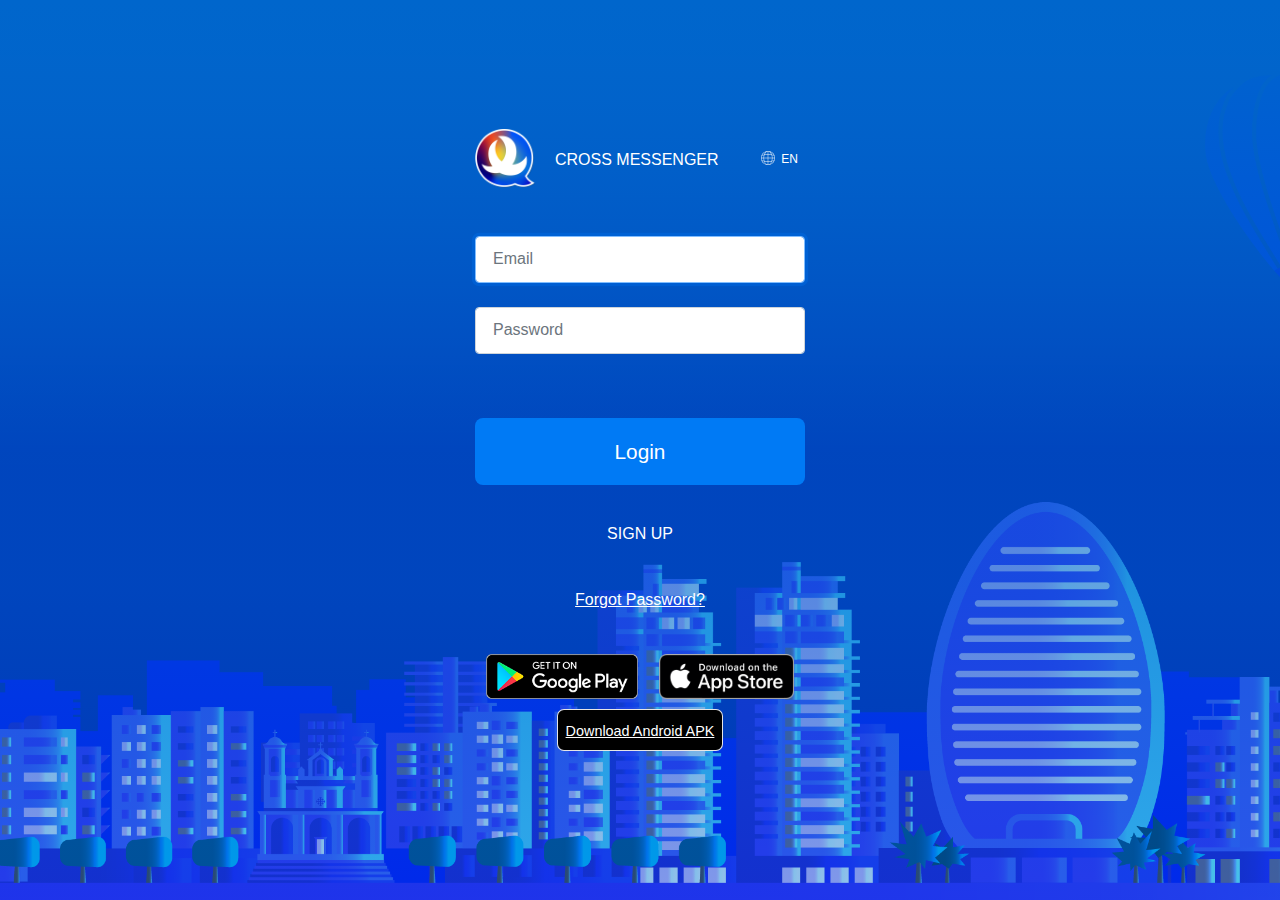
==== commit c06932f1: "update" ====
--- a/index.html
+++ b/index.html
@@ -1 +1 @@
-<!doctype html><html><head><meta charset="UTF-8"/><meta name="robots" content="noindex"/><meta http-equiv="X-UA-Compatible" content="IE=edge"/><meta name="viewport" content="width=device-width,initial-scale=1"/><meta name="application-name" content="XM"><meta name="apple-mobile-web-app-title" content="XM"><title>Messenger</title><link rel="apple-touch-icon" sizes="57x57" href="assets/images/icon/icon-App-57.png"><link rel="apple-touch-icon" sizes="60x60" href="assets/images/icon/icon-App-60.png"><link rel="apple-touch-icon" sizes="72x72" href="assets/images/icon/icon-App-72.png"><link rel="apple-touch-icon" sizes="76x76" href="assets/images/icon/icon-App-76.png"><link rel="apple-touch-icon" sizes="114x114" href="assets/images/icon/icon-App-114.png"><link rel="apple-touch-icon" sizes="120x120" href="assets/images/icon/icon-App-120.png"><link rel="apple-touch-icon" sizes="144x144" href="assets/images/icon/icon-App-144.png"><link rel="apple-touch-icon" sizes="152x152" href="assets/images/icon/icon-App-152.png"><link rel="apple-touch-icon" sizes="180x180" href="assets/images/icon/icon-App-180.png"><link rel="manifest" href="manifest.json"><link id="favicon" rel="icon" type="image/x-icon" href="assets/images/favicon.ico"/><link rel="stylesheet" href="assets/css/xm-icon.min.css"><style>@font-face{font-family:"Roboto Condensed";src:url(assets/fonts/subset-RobotoCondensed-Light.woff2) format("woff2"),url(assets/fonts/subset-RobotoCondensed-Light.woff) format("woff");font-weight:300;font-style:normal;font-display:swap;unicode-range:U+0460-052F,U+1C80-1C88,U+20B4,U+2DE0-2DFF,U+A640-A69F,U+FE2E-FE2F}@font-face{font-family:"Roboto Condensed";src:url(assets/fonts/subset-RobotoCondensed-LightItalic.woff2) format("woff2"),url(assets/fonts/subset-RobotoCondensed-LightItalic.woff) format("woff");font-weight:300;font-style:italic;unicode-range:U+0460-052F,U+1C80-1C88,U+20B4,U+2DE0-2DFF,U+A640-A69F,U+FE2E-FE2F}@font-face{font-family:"Roboto Condensed";src:url(assets/fonts/subset-RobotoCondensed-Regular.woff2) format("woff2"),url(assets/fonts/subset-RobotoCondensed-Regular.woff) format("woff");font-weight:400;font-style:normal;font-display:swap;unicode-range:U+0460-052F,U+1C80-1C88,U+20B4,U+2DE0-2DFF,U+A640-A69F,U+FE2E-FE2F}@font-face{font-family:"Roboto Condensed";src:url(assets/fonts/subset-RobotoCondensed-Italic.woff2) format("woff2"),url(assets/fonts/subset-RobotoCondensed-Italic.woff) format("woff");font-weight:400;font-style:italic;unicode-range:U+0460-052F,U+1C80-1C88,U+20B4,U+2DE0-2DFF,U+A640-A69F,U+FE2E-FE2F}@font-face{font-family:"Roboto Condensed";src:url(assets/fonts/subset-RobotoCondensed-Bold.woff2) format("woff2"),url(assets/fonts/subset-RobotoCondensed-Bold.woff) format("woff");font-weight:700;font-style:normal;font-display:swap;unicode-range:U+0460-052F,U+1C80-1C88,U+20B4,U+2DE0-2DFF,U+A640-A69F,U+FE2E-FE2F}@font-face{font-family:"Roboto Condensed";src:url(assets/fonts/subset-RobotoCondensed-Light.woff2) format("woff2"),url(assets/fonts/subset-RobotoCondensed-Light.woff) format("woff");font-weight:300;font-style:normal;font-display:swap;unicode-range:U+0400-045F,U+0490-0491,U+04B0-04B1,U+2116}@font-face{font-family:"Roboto Condensed";src:url(assets/fonts/subset-RobotoCondensed-LightItalic.woff2) format("woff2"),url(assets/fonts/subset-RobotoCondensed-LightItalic.woff) format("woff");font-weight:300;font-style:italic;unicode-range:U+0400-045F,U+0490-0491,U+04B0-04B1,U+2116}@font-face{font-family:"Roboto Condensed";src:url(assets/fonts/subset-RobotoCondensed-Regular.woff2) format("woff2"),url(assets/fonts/subset-RobotoCondensed-Regular.woff) format("woff");font-weight:400;font-style:normal;font-display:swap;unicode-range:U+0400-045F,U+0490-0491,U+04B0-04B1,U+2116}@font-face{font-family:"Roboto Condensed";src:url(assets/fonts/subset-RobotoCondensed-Italic.woff2) format("woff2"),url(assets/fonts/subset-RobotoCondensed-Italic.woff) format("woff");font-weight:400;font-style:italic;unicode-range:U+0400-045F,U+0490-0491,U+04B0-04B1,U+2116}@font-face{font-family:"Roboto Condensed";src:url(assets/fonts/subset-RobotoCondensed-Bold.woff2) format("woff2"),url(assets/fonts/subset-RobotoCondensed-Bold.woff) format("woff");font-weight:700;font-style:normal;font-display:swap;unicode-range:U+0400-045F,U+0490-0491,U+04B0-04B1,U+2116}@font-face{font-family:"Roboto Condensed";src:url(assets/fonts/subset-RobotoCondensed-Light.woff2) format("woff2"),url(assets/fonts/subset-RobotoCondensed-Light.woff) format("woff");font-weight:300;font-style:normal;font-display:swap;unicode-range:U+1F00-1FFF}@font-face{font-family:"Roboto Condensed";src:url(assets/fonts/subset-RobotoCondensed-LightItalic.woff2) format("woff2"),url(assets/fonts/subset-RobotoCondensed-LightItalic.woff) format("woff");font-weight:300;font-style:italic;unicode-range:U+1F00-1FFF}@font-face{font-family:"Roboto Condensed";src:url(assets/fonts/subset-RobotoCondensed-Regular.woff2) format("woff2"),url(assets/fonts/subset-RobotoCondensed-Regular.woff) format("woff");font-weight:400;font-style:normal;font-display:swap;unicode-range:U+1F00-1FFF}@font-face{font-family:"Roboto Condensed";src:url(assets/fonts/subset-RobotoCondensed-Italic.woff2) format("woff2"),url(assets/fonts/subset-RobotoCondensed-Italic.woff) format("woff");font-weight:400;font-style:italic;unicode-range:U+1F00-1FFF}@font-face{font-family:"Roboto Condensed";src:url(assets/fonts/subset-RobotoCondensed-Bold.woff2) format("woff2"),url(assets/fonts/subset-RobotoCondensed-Bold.woff) format("woff");font-weight:700;font-style:normal;font-display:swap;unicode-range:U+1F00-1FFF}@font-face{font-family:"Roboto Condensed";src:url(assets/fonts/subset-RobotoCondensed-Light.woff2) format("woff2"),url(assets/fonts/subset-RobotoCondensed-Light.woff) format("woff");font-weight:300;font-style:normal;font-display:swap;unicode-range:U+0370-03FF}@font-face{font-family:"Roboto Condensed";src:url(assets/fonts/subset-RobotoCondensed-LightItalic.woff2) format("woff2"),url(assets/fonts/subset-RobotoCondensed-LightItalic.woff) format("woff");font-weight:300;font-style:italic;unicode-range:U+0370-03FF}@font-face{font-family:"Roboto Condensed";src:url(assets/fonts/subset-RobotoCondensed-Regular.woff2) format("woff2"),url(assets/fonts/subset-RobotoCondensed-Regular.woff) format("woff");font-weight:400;font-style:normal;font-display:swap;unicode-range:U+0370-03FF}@font-face{font-family:"Roboto Condensed";src:url(assets/fonts/subset-RobotoCondensed-Italic.woff2) format("woff2"),url(assets/fonts/subset-RobotoCondensed-Italic.woff) format("woff");font-weight:400;font-style:italic;unicode-range:U+0370-03FF}@font-face{font-family:"Roboto Condensed";src:url(assets/fonts/subset-RobotoCondensed-Bold.woff2) format("woff2"),url(assets/fonts/subset-RobotoCondensed-Bold.woff) format("woff");font-weight:700;font-style:normal;font-display:swap;unicode-range:U+0370-03FF}@font-face{font-family:"Roboto Condensed";src:url(assets/fonts/subset-RobotoCondensed-Light.woff2) format("woff2"),url(assets/fonts/subset-RobotoCondensed-Light.woff) format("woff");font-weight:300;font-style:normal;font-display:swap;unicode-range:U+0000-00FF,U+0131,U+0152-0153,U+02BB-02BC,U+02C6,U+02DA,U+02DC,U+2000-206F,U+2074,U+20AC,U+2122,U+2191,U+2193,U+2212,U+2215,U+FEFF,U+FFFD}@font-face{font-family:"Roboto Condensed";src:url(assets/fonts/subset-RobotoCondensed-LightItalic.woff2) format("woff2"),url(assets/fonts/subset-RobotoCondensed-LightItalic.woff) format("woff");font-weight:300;font-style:italic;unicode-range:U+0000-00FF,U+0131,U+0152-0153,U+02BB-02BC,U+02C6,U+02DA,U+02DC,U+2000-206F,U+2074,U+20AC,U+2122,U+2191,U+2193,U+2212,U+2215,U+FEFF,U+FFFD}@font-face{font-family:"Roboto Condensed";src:url(assets/fonts/subset-RobotoCondensed-Regular.woff2) format("woff2"),url(assets/fonts/subset-RobotoCondensed-Regular.woff) format("woff");font-weight:400;font-style:normal;font-display:swap;unicode-range:U+0000-00FF,U+0131,U+0152-0153,U+02BB-02BC,U+02C6,U+02DA,U+02DC,U+2000-206F,U+2074,U+20AC,U+2122,U+2191,U+2193,U+2212,U+2215,U+FEFF,U+FFFD}@font-face{font-family:"Roboto Condensed";src:url(assets/fonts/subset-RobotoCondensed-Italic.woff2) format("woff2"),url(assets/fonts/subset-RobotoCondensed-Italic.woff) format("woff");font-weight:400;font-style:italic;unicode-range:U+0000-00FF,U+0131,U+0152-0153,U+02BB-02BC,U+02C6,U+02DA,U+02DC,U+2000-206F,U+2074,U+20AC,U+2122,U+2191,U+2193,U+2212,U+2215,U+FEFF,U+FFFD}@font-face{font-family:"Roboto Condensed";src:url(assets/fonts/subset-RobotoCondensed-Bold.woff2) format("woff2"),url(assets/fonts/subset-RobotoCondensed-Bold.woff) format("woff");font-weight:700;font-style:normal;font-display:swap;unicode-range:U+0000-00FF,U+0131,U+0152-0153,U+02BB-02BC,U+02C6,U+02DA,U+02DC,U+2000-206F,U+2074,U+20AC,U+2122,U+2191,U+2193,U+2212,U+2215,U+FEFF,U+FFFD}@font-face{font-family:"Roboto Condensed";src:url(assets/fonts/subset-RobotoCondensed-Light.woff2) format("woff2"),url(assets/fonts/subset-RobotoCondensed-Light.woff) format("woff");font-weight:300;font-style:normal;font-display:swap;unicode-range:U+0100-024F,U+0259,U+1E00-1EFF,U+2020,U+20A0-20AB,U+20AD-20CF,U+2113,U+2C60-2C7F,U+A720-A7FF}@font-face{font-family:"Roboto Condensed";src:url(assets/fonts/subset-RobotoCondensed-LightItalic.woff2) format("woff2"),url(assets/fonts/subset-RobotoCondensed-LightItalic.woff) format("woff");font-weight:300;font-style:italic;unicode-range:U+0100-024F,U+0259,U+1E00-1EFF,U+2020,U+20A0-20AB,U+20AD-20CF,U+2113,U+2C60-2C7F,U+A720-A7FF}@font-face{font-family:"Roboto Condensed";src:url(assets/fonts/subset-RobotoCondensed-Regular.woff2) format("woff2"),url(assets/fonts/subset-RobotoCondensed-Regular.woff) format("woff");font-weight:400;font-style:normal;font-display:swap;unicode-range:U+0100-024F,U+0259,U+1E00-1EFF,U+2020,U+20A0-20AB,U+20AD-20CF,U+2113,U+2C60-2C7F,U+A720-A7FF}@font-face{font-family:"Roboto Condensed";src:url(assets/fonts/subset-RobotoCondensed-Italic.woff2) format("woff2"),url(assets/fonts/subset-RobotoCondensed-Italic.woff) format("woff");font-weight:400;font-style:italic;unicode-range:U+0100-024F,U+0259,U+1E00-1EFF,U+2020,U+20A0-20AB,U+20AD-20CF,U+2113,U+2C60-2C7F,U+A720-A7FF}@font-face{font-family:"Roboto Condensed";src:url(assets/fonts/subset-RobotoCondensed-Bold.woff2) format("woff2"),url(assets/fonts/subset-RobotoCondensed-Bold.woff) format("woff");font-weight:700;font-style:normal;font-display:swap;unicode-range:U+0100-024F,U+0259,U+1E00-1EFF,U+2020,U+20A0-20AB,U+20AD-20CF,U+2113,U+2C60-2C7F,U+A720-A7FF}@font-face{font-family:"Roboto Condensed";src:url(assets/fonts/subset-RobotoCondensed-Light.woff2) format("woff2"),url(assets/fonts/subset-RobotoCondensed-Light.woff) format("woff");font-weight:300;font-style:normal;font-display:swap;unicode-range:U+0102-0103,U+0110-0111,U+1EA0-1EF9,U+20AB}@font-face{font-family:"Roboto Condensed";src:url(assets/fonts/subset-RobotoCondensed-LightItalic.woff2) format("woff2"),url(assets/fonts/subset-RobotoCondensed-LightItalic.woff) format("woff");font-weight:300;font-style:italic;unicode-range:U+0102-0103,U+0110-0111,U+1EA0-1EF9,U+20AB}@font-face{font-family:"Roboto Condensed";src:url(assets/fonts/subset-RobotoCondensed-Regular.woff2) format("woff2"),url(assets/fonts/subset-RobotoCondensed-Regular.woff) format("woff");font-weight:400;font-style:normal;font-display:swap;unicode-range:U+0102-0103,U+0110-0111,U+1EA0-1EF9,U+20AB}@font-face{font-family:"Roboto Condensed";src:url(assets/fonts/subset-RobotoCondensed-Italic.woff2) format("woff2"),url(assets/fonts/subset-RobotoCondensed-Italic.woff) format("woff");font-weight:400;font-style:italic;unicode-range:U+0102-0103,U+0110-0111,U+1EA0-1EF9,U+20AB}@font-face{font-family:"Roboto Condensed";src:url(assets/fonts/subset-RobotoCondensed-Bold.woff2) format("woff2"),url(assets/fonts/subset-RobotoCondensed-Bold.woff) format("woff");font-weight:700;font-style:normal;font-display:swap;unicode-range:U+0102-0103,U+0110-0111,U+1EA0-1EF9,U+20AB}.xm-page-loading{position:fixed;z-index:99999;top:0;bottom:0;left:0;right:0;background:#fff}.xm-page-loading>div{position:absolute;top:50%;left:50%;transform:translate(-50%,-50%)}@keyframes spin{0%{transform:rotate(0)}100%{transform:rotate(360deg)}}@keyframes pulse{50%{background:#1565c0}}.xm-loading-pulse{display:block;margin:25px auto 0;position:relative;width:6px;height:24px;background:rgba(21,101,192,.2);animation:pulse 750ms infinite;animation-delay:250ms}.xm-loading-pulse:after,.xm-loading-pulse:before{content:'';position:absolute;display:block;height:16px;width:6px;background:rgba(21,101,192,.2);top:50%;transform:translateY(-50%);animation:pulse 750ms infinite}.xm-loading-pulse:before{left:-12px}.xm-loading-pulse:after{left:12px;animation-delay:.5s}</style><link href="/source/index.css" rel="stylesheet"></head><body><div class="xm-page-loading"><div><img src="[data-uri]" width="130"/><div class="xm-loading-pulse"></div></div></div><div id="frame"><div class="sidebar"><div class="profile profile--mini js_info_you" id="sidebarProfile"><a title="Edit Profile"><img class="--avatar avatar p-cur" src="" alt="" style="display:none"></a><p class="--name"></p></div><div id="search" class="search"><button class="search-toggle"><i class="xm xm-search --icon"></i></button><div class="--item js-menu menu" style="display:none;"><button type="button" class="menu__item --s-all active" data-s="1" data-language="ALL"></button> <button type="button" class="menu__item --s-unread" data-s="2" data-language="UNREAD"></button> <button type="button" class="menu__item --s-group" data-s="3" data-language="GROUP"></button> <button type="button" class="menu__item --s-personal" data-s="4" data-language="PERSONAL"></button></div><span class="clearable xs-search"><button class="search__option" title="Option"><i class="xm xm-sliders" aria-hidden="true"></i></button> <input class="search__input" type="search" data-language="SEARCH_PLACEHOLDER" data-lang-type="placeholder" placeholder="Search..."/> <i class="clearable__clear">&times;</i></span></div><div class="contacts"><ul class="contact-list js_ul_list_user" id="sidebar_room_list"><a class="sidebar__toggle"><i class="xm xm-search --icon p-cur"></i></a></ul></div><div class="p-r"><div class="sidebar__option"><button id="sidebar-options-btn" title="Option" data-target="#user-option"><i class="xm xm-cog xm-fw" aria-hidden="true"></i> <span class="--text" data-language="OPTIONS"></span></button> <button id="group-chat-options-btn" class="js-op-new-group" title="New Group Chat"><i class="xm xm-comments xm-fw" aria-hidden="true"></i> <span class="--text" data-language="START_CHAT"></span></button> <button type="button" id="change-lang-btn"><svg height="14px" viewBox="0 0 480 480" width="14px" xmlns="http://www.w3.org/2000/svg"><path d="m240 0c-132.546875 0-240 107.453125-240 240s107.453125 240 240 240 240-107.453125 240-240c-.148438-132.484375-107.515625-239.851562-240-240zm207.566406 324.078125-68.253906 11.777344c7.8125-28.652344 12.03125-58.164063 12.558594-87.855469h71.929687c-.902343 26.117188-6.398437 51.871094-16.234375 76.078125zm-431.367187-76.078125h71.929687c.527344 29.691406 4.746094 59.203125 12.558594 87.855469l-68.253906-11.777344c-9.835938-24.207031-15.332032-49.960937-16.234375-76.078125zm16.234375-92.078125 68.253906-11.777344c-7.8125 28.652344-12.03125 58.164063-12.558594 87.855469h-71.929687c.902343-26.117188 6.398437-51.871094 16.234375-76.078125zm215.566406-27.472656c28.746094.367187 57.421875 2.984375 85.761719 7.832031l28.238281 4.871094c8.675781 29.523437 13.34375 60.078125 13.878906 90.847656h-127.878906zm88.488281-7.9375c-29.238281-4.996094-58.828125-7.695313-88.488281-8.0625v-96c45.863281 4.40625 85.703125 46.398437 108.28125 107.511719zm-104.488281-8.0625c-29.660156.367187-59.242188 3.066406-88.480469 8.0625l-19.800781 3.425781c22.578125-61.128906 62.417969-103.136719 108.28125-107.523438zm-85.753906 23.832031c28.335937-4.847656 57.007812-7.464844 85.753906-7.832031v103.550781h-127.878906c.535156-30.769531 5.203125-61.324219 13.878906-90.847656zm-42.125 111.71875h127.878906v103.550781c-28.746094-.367187-57.421875-2.984375-85.761719-7.832031l-28.238281-4.871094c-8.675781-29.523437-13.34375-60.078125-13.878906-90.847656zm39.390625 111.488281c29.238281 5.003907 58.824219 7.714844 88.488281 8.105469v96c-45.863281-4.410156-85.703125-46.402344-108.28125-107.515625zm104.488281 8.105469c29.660156-.390625 59.242188-3.101562 88.480469-8.105469l19.800781-3.425781c-22.578125 61.128906-62.417969 103.136719-108.28125 107.523438zm85.753906-23.875c-28.335937 4.847656-57.007812 7.464844-85.753906 7.832031v-103.550781h127.878906c-.535156 30.769531-5.203125 61.324219-13.878906 90.847656zm58.117188-111.71875c-.527344-29.691406-4.746094-59.203125-12.558594-87.855469l68.253906 11.777344c9.835938 24.207031 15.332032 49.960937 16.234375 76.078125zm47.601562-93.710938-65.425781-11.289062c-11.761719-38.371094-33.765625-72.808594-63.648437-99.601562 55.878906 18.648437 102.21875 58.457031 129.074218 110.890624zm-269.871094-110.890624c-29.882812 26.792968-51.886718 61.230468-63.648437 99.601562l-65.425781 11.289062c26.855468-52.433593 73.195312-92.242187 129.074218-110.890624zm-129.074218 314.3125 65.425781 11.289062c11.761719 38.371094 33.765625 72.808594 63.648437 99.601562-55.878906-18.648437-102.21875-58.457031-129.074218-110.890624zm269.871094 110.890624c29.882812-26.792968 51.886718-61.230468 63.648437-99.601562l65.425781-11.289062c-26.855468 52.433593-73.195312 92.242187-129.074218 110.890624zm0 0"/></svg> <span>VI</span></button></div><div id="user-option" class="js-op user-option js-dismiss-menu menu"><button type="button" class="--use-interface menu__item" data-dismiss=".menu"><i class="xm xm-desktop xm-fw" aria-hidden="true"></i> <span data-language="USER_INTERFACE"></span></button> <button type="button" class="--start-conference menu__item" data-dismiss=".menu"><i class="xm xm-video-camera xm-fw" aria-hidden="true"></i> <span data-language="START_CONFERENCE"></span></button> <button type="button" class="--send-invite menu__item" data-dismiss=".menu"><i class="xm xm-send-plus xm-fw" aria-hidden="true"></i> <span data-language="SEND_INVITE"></span></button> <button type="button" class="--erp-contact menu__item" data-dismiss=".menu"><i class="xm xm-users xm-fw" aria-hidden="true"></i> <span data-language="ERP_CONTACTS"></span></button> <button type="button" class="--about menu__item" data-dismiss=".menu"><i class="xm xm-info-circle xm-fw ng-scope" aria-hidden="true"></i> <span data-language="ABOUT"></span></button> <button type="button" class="--logout menu__item" data-dismiss=".menu"><i class="xm xm-sign-out xm-fw" aria-hidden="true"></i> <span data-language="LOGOUT"></span></button></div></div><button class="sidebar-collapse-btn"><svg xmlns="http://www.w3.org/2000/svg" viewBox="0 0 16 16"><path fill-rule="evenodd" d="M2.293 7.293l5-5a1 1 0 0 1 1.497 1.32l-.083.094L4.414 8l4.293 4.293a1 1 0 0 1-1.32 1.497l-.094-.083-5-5a1 1 0 0 1-.083-1.32l.083-.094 5-5-5 5zm5 0l5-5a1 1 0 0 1 1.497 1.32l-.083.094L9.414 8l4.293 4.293a1 1 0 0 1-1.32 1.497l-.094-.083-5-5a1 1 0 0 1-.083-1.32l.083-.094 5-5-5 5z"></path></svg> <span data-language="COLLAPSE_SIDEBAR"></span></button></div><div class="main-right content"><div class="js_caption"><p class="messages__first" data-language="PLEASE_SELECT_A_CHAT"></p><div class="messages__intro"><img src="assets/images/icon.png" alt="Cross messenger" width="200"/><h1 class="--title" data-language="CROSS_MESSENGER"></h1></div></div><div class="js_wrap_mess wrap-messages" style="display: none;"><div class="js_info_parnter toolbar-profile"><img class="--img avatar" src="" alt="" style="cursor: pointer;"><div class="toolbar-name"><div class="--name"></div><div class="--online"></div></div><button class="btn-toggle-search-box"><i class="xm xm-search"></i></button> <a class="js-group-option btn__option" data-target="#group-option"><i class="xm xm-ellipsis-v xm-fw p-cur" aria-hidden="true"></i></a><div id="chatbox-group-option" class="--option menu js-dismiss-menu"><button class="--edit-group menu__item"><i class="xm xm-edit"></i><lang data-language="EDIT_GROUP"></lang></button> <button class="--internal menu__item"><i class="xm xm-comments"></i> <span data-language="ENABLE"></span>&nbsp;<lang data-language="INTERNAL_MESSAGES"></lang></button> <button class="--disabled menu__item"><i class="xm xm-volume-mute" aria-hidden="true"></i> <span data-language="DISABLE"></span>&nbsp;<lang data-language="NOTIFICATIONS"></lang></button> <button class="--leave menu__item"><i class="xm xm-mail-forward" aria-hidden="true"></i><lang data-language="LEAVE_GROUP"></lang></button> <button class="--remove menu__item"><i class="xm xm-trash" aria-hidden="true"></i><lang data-language="REMOVE"></lang></button></div></div><div class="mess-search-box"><div class="msb-group"><i class="xm xm-search"></i> <input id="msbg-input" placeholder="Please enter at least 3 letters..."/><div class="pulse"></div></div><div class="msb-position"><span class="msbp-cur">0</span> / <span class="msbp-all">0</span></div><div class="msb-group-button"><button class="msbgb-up"><i class="xm xm-chevron-up xm-fw"></i></button> <button class="msbgb-down"><i class="xm xm-chevron-down xm-fw"></i></button></div><div class="msb-close">Close</div></div><div class="js_con_list_mess messages scroll__wrap"><div class="--load-mess"><div class="pulse"></div></div><a class="scroll-to scroll-to__bottom p-cur show" style="display:none"><span class="unread-message-scroll">0</span> <i class="xm xm-angle-down"></i></a><ul class="js_ul_list_mess messages__list scroll__inner"><li class="messages__item"><div></div></li></ul><div class="--menu-item menu js-menu-messages"><button class="--cmt menu__item js-menu-messages-cmt"><i class="xm xm-comment-o"></i><lang data-language="COMMENT"></lang></button> <button class="--fw menu__item js-menu-messages-forward"><i class="xm xm-mail-forward"></i><lang data-language="FORWARD"></lang></button> <button class="--update menu__item js-menu-messages-edit"><i class="xm xm-edit"></i><lang data-language="EDIT"></lang></button> <button class="--remove menu__item js-menu-messages-remove"><i class="xm xm-close"></i><lang data-language="REMOVE"></lang></button></div></div><div class="dropzone"><div class="dropzone-container"><div class="file-icon">+</div><div class="dropzone-title" data-language="DRAG_AND_DROP"></div></div></div><div><div class="js-cmt-mess messages__item comment message-input-calc" style="display: none;"><div class="--heading"><img class="--img avatar" src="" alt=""/><div class="--name"></div><div class="--real_name" hidden></div></div><div class="--mess p-2-line"></div><button type="button" class="--close btn__edit--close"><i class="xm xm-close"></i></button></div><div class="wrap-enter-mess messages-input-wrap"><div class="wrap-tag-member" style="display: none;"></div><div class="col-xs-12 mess-comment-box" style="display: none;"><div class="mess-fw-box"></div><i class="xm xm-close mess-fw-box-close" role="button" tabindex="0"></i></div><textarea class="js_endter_mess messages__input" data-language="WRITE_A_MESSAGE" data-lang-type="placeholder" placeholder="Write a message..."></textarea><div class="input-wrap-group-btn"><button class="btn__send js_send_mess"><i class="xm xm-paper-plane xm-fw"></i></button> <button class="btn__attach" data-target="#media-menu"><svg height="20px" viewBox="0 0 426.66667 426.66667" width="20px" xmlns="http://www.w3.org/2000/svg"><path d="m410.667969 229.332031h-394.667969c-8.832031 0-16-7.167969-16-16s7.167969-16 16-16h394.667969c8.832031 0 16 7.167969 16 16s-7.167969 16-16 16zm0 0"/><path d="m213.332031 426.667969c-8.832031 0-16-7.167969-16-16v-394.667969c0-8.832031 7.167969-16 16-16s16 7.167969 16 16v394.667969c0 8.832031-7.167969 16-16 16zm0 0"/></svg></button></div><button type="button" class="js_close_update_mess btn__edit--close" style="display: none;"><i class="xm xm-close"></i></button> <button class="js-emoji btn__emoji"><i class="xm xm-smile-o"></i></button><div class="wrap-emojis"><div class="emojis-tab-content"><div class="wrap-emoji active wrap-emojis-calc"><div class="--menu"><a href="javascript:void(0)" data-em-tab-btn="--tab-1" class="active">😄</a> <a href="javascript:void(0)" data-em-tab-btn="--tab-2">🙏</a> <a href="javascript:void(0)" data-em-tab-btn="--tab-3">➡</a></div><div class="--list"><div data-em-tab-content="--tab-1" class="--tab active"></div><div data-em-tab-content="--tab-2" class="--tab"></div><div data-em-tab-content="--tab-3" class="--tab"></div></div></div></div></div><div class="chatbox-progress-upload"><svg xmlns="http://www.w3.org/2000/svg" viewBox="0 0 20 20" width="20" height="20"><path fill="none" stroke-width="2" stroke-linecap="square" d="M10,1A9,9 0 1 1 1,10A9,9 0 0 1 10,1" stroke-dasharray="56.548667764616276" stroke-dashoffset="56.548667764616276" transform="rotate(0 10 10)"></path></svg><lang data-language="UPLOADING"></lang>... (<span>0</span>%)</div><div id="media-menu" class="menu js-dismiss-menu"><label class="js-up-file menu__item" data-trigger=".--input-up-file" data-dismiss=".menu"><i class="xm xm-file-o xm-fw"></i><lang data-language="UP_FILE"></lang><input type="file" hide class="--input-up-file --hide"/></label> <label class="js-up-media menu__item" data-trigger=".--input-up-media" data-dismiss=".menu"><input type="file" hide class="--input-up-media --hide" accept="image/*,video/*,audio/*"/> <i class="xm xm-photo xm-fw"></i><lang data-language="UP_MEDIA"></lang></label><li class="js-up-phone menu__item" data-dismiss=".menu"><i class="xm xm-phone xm-fw"></i><lang data-language="PHONE"></lang></li></div></div></div></div></div></div><script src="/assets/js/socket.io.js"></script><script src="/assets/js/easyrtc.js"></script><script src="/source/index.bundle.js"></script></body></html>+<!doctype html><html><head><meta charset="UTF-8"/><meta name="robots" content="noindex"/><meta http-equiv="X-UA-Compatible" content="IE=edge"/><meta name="viewport" content="width=device-width,initial-scale=1"/><meta name="application-name" content="XM"><meta name="apple-mobile-web-app-title" content="XM"><title>Messenger</title><link rel="apple-touch-icon" sizes="57x57" href="assets/images/icon/icon-App-57.png"><link rel="apple-touch-icon" sizes="60x60" href="assets/images/icon/icon-App-60.png"><link rel="apple-touch-icon" sizes="72x72" href="assets/images/icon/icon-App-72.png"><link rel="apple-touch-icon" sizes="76x76" href="assets/images/icon/icon-App-76.png"><link rel="apple-touch-icon" sizes="114x114" href="assets/images/icon/icon-App-114.png"><link rel="apple-touch-icon" sizes="120x120" href="assets/images/icon/icon-App-120.png"><link rel="apple-touch-icon" sizes="144x144" href="assets/images/icon/icon-App-144.png"><link rel="apple-touch-icon" sizes="152x152" href="assets/images/icon/icon-App-152.png"><link rel="apple-touch-icon" sizes="180x180" href="assets/images/icon/icon-App-180.png"><link rel="manifest" href="manifest.json"><link id="favicon" rel="icon" type="image/x-icon" href="assets/images/favicon.ico"/><link rel="stylesheet" href="assets/css/xm-icon.min.css"><style>@font-face{font-family:"Roboto Condensed";src:url(assets/fonts/subset-RobotoCondensed-Light.woff2) format("woff2"),url(assets/fonts/subset-RobotoCondensed-Light.woff) format("woff");font-weight:300;font-style:normal;font-display:swap;unicode-range:U+0460-052F,U+1C80-1C88,U+20B4,U+2DE0-2DFF,U+A640-A69F,U+FE2E-FE2F}@font-face{font-family:"Roboto Condensed";src:url(assets/fonts/subset-RobotoCondensed-LightItalic.woff2) format("woff2"),url(assets/fonts/subset-RobotoCondensed-LightItalic.woff) format("woff");font-weight:300;font-style:italic;unicode-range:U+0460-052F,U+1C80-1C88,U+20B4,U+2DE0-2DFF,U+A640-A69F,U+FE2E-FE2F}@font-face{font-family:"Roboto Condensed";src:url(assets/fonts/subset-RobotoCondensed-Regular.woff2) format("woff2"),url(assets/fonts/subset-RobotoCondensed-Regular.woff) format("woff");font-weight:400;font-style:normal;font-display:swap;unicode-range:U+0460-052F,U+1C80-1C88,U+20B4,U+2DE0-2DFF,U+A640-A69F,U+FE2E-FE2F}@font-face{font-family:"Roboto Condensed";src:url(assets/fonts/subset-RobotoCondensed-Italic.woff2) format("woff2"),url(assets/fonts/subset-RobotoCondensed-Italic.woff) format("woff");font-weight:400;font-style:italic;unicode-range:U+0460-052F,U+1C80-1C88,U+20B4,U+2DE0-2DFF,U+A640-A69F,U+FE2E-FE2F}@font-face{font-family:"Roboto Condensed";src:url(assets/fonts/subset-RobotoCondensed-Bold.woff2) format("woff2"),url(assets/fonts/subset-RobotoCondensed-Bold.woff) format("woff");font-weight:700;font-style:normal;font-display:swap;unicode-range:U+0460-052F,U+1C80-1C88,U+20B4,U+2DE0-2DFF,U+A640-A69F,U+FE2E-FE2F}@font-face{font-family:"Roboto Condensed";src:url(assets/fonts/subset-RobotoCondensed-Light.woff2) format("woff2"),url(assets/fonts/subset-RobotoCondensed-Light.woff) format("woff");font-weight:300;font-style:normal;font-display:swap;unicode-range:U+0400-045F,U+0490-0491,U+04B0-04B1,U+2116}@font-face{font-family:"Roboto Condensed";src:url(assets/fonts/subset-RobotoCondensed-LightItalic.woff2) format("woff2"),url(assets/fonts/subset-RobotoCondensed-LightItalic.woff) format("woff");font-weight:300;font-style:italic;unicode-range:U+0400-045F,U+0490-0491,U+04B0-04B1,U+2116}@font-face{font-family:"Roboto Condensed";src:url(assets/fonts/subset-RobotoCondensed-Regular.woff2) format("woff2"),url(assets/fonts/subset-RobotoCondensed-Regular.woff) format("woff");font-weight:400;font-style:normal;font-display:swap;unicode-range:U+0400-045F,U+0490-0491,U+04B0-04B1,U+2116}@font-face{font-family:"Roboto Condensed";src:url(assets/fonts/subset-RobotoCondensed-Italic.woff2) format("woff2"),url(assets/fonts/subset-RobotoCondensed-Italic.woff) format("woff");font-weight:400;font-style:italic;unicode-range:U+0400-045F,U+0490-0491,U+04B0-04B1,U+2116}@font-face{font-family:"Roboto Condensed";src:url(assets/fonts/subset-RobotoCondensed-Bold.woff2) format("woff2"),url(assets/fonts/subset-RobotoCondensed-Bold.woff) format("woff");font-weight:700;font-style:normal;font-display:swap;unicode-range:U+0400-045F,U+0490-0491,U+04B0-04B1,U+2116}@font-face{font-family:"Roboto Condensed";src:url(assets/fonts/subset-RobotoCondensed-Light.woff2) format("woff2"),url(assets/fonts/subset-RobotoCondensed-Light.woff) format("woff");font-weight:300;font-style:normal;font-display:swap;unicode-range:U+1F00-1FFF}@font-face{font-family:"Roboto Condensed";src:url(assets/fonts/subset-RobotoCondensed-LightItalic.woff2) format("woff2"),url(assets/fonts/subset-RobotoCondensed-LightItalic.woff) format("woff");font-weight:300;font-style:italic;unicode-range:U+1F00-1FFF}@font-face{font-family:"Roboto Condensed";src:url(assets/fonts/subset-RobotoCondensed-Regular.woff2) format("woff2"),url(assets/fonts/subset-RobotoCondensed-Regular.woff) format("woff");font-weight:400;font-style:normal;font-display:swap;unicode-range:U+1F00-1FFF}@font-face{font-family:"Roboto Condensed";src:url(assets/fonts/subset-RobotoCondensed-Italic.woff2) format("woff2"),url(assets/fonts/subset-RobotoCondensed-Italic.woff) format("woff");font-weight:400;font-style:italic;unicode-range:U+1F00-1FFF}@font-face{font-family:"Roboto Condensed";src:url(assets/fonts/subset-RobotoCondensed-Bold.woff2) format("woff2"),url(assets/fonts/subset-RobotoCondensed-Bold.woff) format("woff");font-weight:700;font-style:normal;font-display:swap;unicode-range:U+1F00-1FFF}@font-face{font-family:"Roboto Condensed";src:url(assets/fonts/subset-RobotoCondensed-Light.woff2) format("woff2"),url(assets/fonts/subset-RobotoCondensed-Light.woff) format("woff");font-weight:300;font-style:normal;font-display:swap;unicode-range:U+0370-03FF}@font-face{font-family:"Roboto Condensed";src:url(assets/fonts/subset-RobotoCondensed-LightItalic.woff2) format("woff2"),url(assets/fonts/subset-RobotoCondensed-LightItalic.woff) format("woff");font-weight:300;font-style:italic;unicode-range:U+0370-03FF}@font-face{font-family:"Roboto Condensed";src:url(assets/fonts/subset-RobotoCondensed-Regular.woff2) format("woff2"),url(assets/fonts/subset-RobotoCondensed-Regular.woff) format("woff");font-weight:400;font-style:normal;font-display:swap;unicode-range:U+0370-03FF}@font-face{font-family:"Roboto Condensed";src:url(assets/fonts/subset-RobotoCondensed-Italic.woff2) format("woff2"),url(assets/fonts/subset-RobotoCondensed-Italic.woff) format("woff");font-weight:400;font-style:italic;unicode-range:U+0370-03FF}@font-face{font-family:"Roboto Condensed";src:url(assets/fonts/subset-RobotoCondensed-Bold.woff2) format("woff2"),url(assets/fonts/subset-RobotoCondensed-Bold.woff) format("woff");font-weight:700;font-style:normal;font-display:swap;unicode-range:U+0370-03FF}@font-face{font-family:"Roboto Condensed";src:url(assets/fonts/subset-RobotoCondensed-Light.woff2) format("woff2"),url(assets/fonts/subset-RobotoCondensed-Light.woff) format("woff");font-weight:300;font-style:normal;font-display:swap;unicode-range:U+0000-00FF,U+0131,U+0152-0153,U+02BB-02BC,U+02C6,U+02DA,U+02DC,U+2000-206F,U+2074,U+20AC,U+2122,U+2191,U+2193,U+2212,U+2215,U+FEFF,U+FFFD}@font-face{font-family:"Roboto Condensed";src:url(assets/fonts/subset-RobotoCondensed-LightItalic.woff2) format("woff2"),url(assets/fonts/subset-RobotoCondensed-LightItalic.woff) format("woff");font-weight:300;font-style:italic;unicode-range:U+0000-00FF,U+0131,U+0152-0153,U+02BB-02BC,U+02C6,U+02DA,U+02DC,U+2000-206F,U+2074,U+20AC,U+2122,U+2191,U+2193,U+2212,U+2215,U+FEFF,U+FFFD}@font-face{font-family:"Roboto Condensed";src:url(assets/fonts/subset-RobotoCondensed-Regular.woff2) format("woff2"),url(assets/fonts/subset-RobotoCondensed-Regular.woff) format("woff");font-weight:400;font-style:normal;font-display:swap;unicode-range:U+0000-00FF,U+0131,U+0152-0153,U+02BB-02BC,U+02C6,U+02DA,U+02DC,U+2000-206F,U+2074,U+20AC,U+2122,U+2191,U+2193,U+2212,U+2215,U+FEFF,U+FFFD}@font-face{font-family:"Roboto Condensed";src:url(assets/fonts/subset-RobotoCondensed-Italic.woff2) format("woff2"),url(assets/fonts/subset-RobotoCondensed-Italic.woff) format("woff");font-weight:400;font-style:italic;unicode-range:U+0000-00FF,U+0131,U+0152-0153,U+02BB-02BC,U+02C6,U+02DA,U+02DC,U+2000-206F,U+2074,U+20AC,U+2122,U+2191,U+2193,U+2212,U+2215,U+FEFF,U+FFFD}@font-face{font-family:"Roboto Condensed";src:url(assets/fonts/subset-RobotoCondensed-Bold.woff2) format("woff2"),url(assets/fonts/subset-RobotoCondensed-Bold.woff) format("woff");font-weight:700;font-style:normal;font-display:swap;unicode-range:U+0000-00FF,U+0131,U+0152-0153,U+02BB-02BC,U+02C6,U+02DA,U+02DC,U+2000-206F,U+2074,U+20AC,U+2122,U+2191,U+2193,U+2212,U+2215,U+FEFF,U+FFFD}@font-face{font-family:"Roboto Condensed";src:url(assets/fonts/subset-RobotoCondensed-Light.woff2) format("woff2"),url(assets/fonts/subset-RobotoCondensed-Light.woff) format("woff");font-weight:300;font-style:normal;font-display:swap;unicode-range:U+0100-024F,U+0259,U+1E00-1EFF,U+2020,U+20A0-20AB,U+20AD-20CF,U+2113,U+2C60-2C7F,U+A720-A7FF}@font-face{font-family:"Roboto Condensed";src:url(assets/fonts/subset-RobotoCondensed-LightItalic.woff2) format("woff2"),url(assets/fonts/subset-RobotoCondensed-LightItalic.woff) format("woff");font-weight:300;font-style:italic;unicode-range:U+0100-024F,U+0259,U+1E00-1EFF,U+2020,U+20A0-20AB,U+20AD-20CF,U+2113,U+2C60-2C7F,U+A720-A7FF}@font-face{font-family:"Roboto Condensed";src:url(assets/fonts/subset-RobotoCondensed-Regular.woff2) format("woff2"),url(assets/fonts/subset-RobotoCondensed-Regular.woff) format("woff");font-weight:400;font-style:normal;font-display:swap;unicode-range:U+0100-024F,U+0259,U+1E00-1EFF,U+2020,U+20A0-20AB,U+20AD-20CF,U+2113,U+2C60-2C7F,U+A720-A7FF}@font-face{font-family:"Roboto Condensed";src:url(assets/fonts/subset-RobotoCondensed-Italic.woff2) format("woff2"),url(assets/fonts/subset-RobotoCondensed-Italic.woff) format("woff");font-weight:400;font-style:italic;unicode-range:U+0100-024F,U+0259,U+1E00-1EFF,U+2020,U+20A0-20AB,U+20AD-20CF,U+2113,U+2C60-2C7F,U+A720-A7FF}@font-face{font-family:"Roboto Condensed";src:url(assets/fonts/subset-RobotoCondensed-Bold.woff2) format("woff2"),url(assets/fonts/subset-RobotoCondensed-Bold.woff) format("woff");font-weight:700;font-style:normal;font-display:swap;unicode-range:U+0100-024F,U+0259,U+1E00-1EFF,U+2020,U+20A0-20AB,U+20AD-20CF,U+2113,U+2C60-2C7F,U+A720-A7FF}@font-face{font-family:"Roboto Condensed";src:url(assets/fonts/subset-RobotoCondensed-Light.woff2) format("woff2"),url(assets/fonts/subset-RobotoCondensed-Light.woff) format("woff");font-weight:300;font-style:normal;font-display:swap;unicode-range:U+0102-0103,U+0110-0111,U+1EA0-1EF9,U+20AB}@font-face{font-family:"Roboto Condensed";src:url(assets/fonts/subset-RobotoCondensed-LightItalic.woff2) format("woff2"),url(assets/fonts/subset-RobotoCondensed-LightItalic.woff) format("woff");font-weight:300;font-style:italic;unicode-range:U+0102-0103,U+0110-0111,U+1EA0-1EF9,U+20AB}@font-face{font-family:"Roboto Condensed";src:url(assets/fonts/subset-RobotoCondensed-Regular.woff2) format("woff2"),url(assets/fonts/subset-RobotoCondensed-Regular.woff) format("woff");font-weight:400;font-style:normal;font-display:swap;unicode-range:U+0102-0103,U+0110-0111,U+1EA0-1EF9,U+20AB}@font-face{font-family:"Roboto Condensed";src:url(assets/fonts/subset-RobotoCondensed-Italic.woff2) format("woff2"),url(assets/fonts/subset-RobotoCondensed-Italic.woff) format("woff");font-weight:400;font-style:italic;unicode-range:U+0102-0103,U+0110-0111,U+1EA0-1EF9,U+20AB}@font-face{font-family:"Roboto Condensed";src:url(assets/fonts/subset-RobotoCondensed-Bold.woff2) format("woff2"),url(assets/fonts/subset-RobotoCondensed-Bold.woff) format("woff");font-weight:700;font-style:normal;font-display:swap;unicode-range:U+0102-0103,U+0110-0111,U+1EA0-1EF9,U+20AB}.xm-page-loading{position:fixed;z-index:99999;top:0;bottom:0;left:0;right:0;background:#fff}.xm-page-loading>div{position:absolute;top:50%;left:50%;transform:translate(-50%,-50%)}@keyframes spin{0%{transform:rotate(0)}100%{transform:rotate(360deg)}}@keyframes pulse{50%{background:#1565c0}}.xm-loading-pulse{display:block;margin:25px auto 0;position:relative;width:6px;height:24px;background:rgba(21,101,192,.2);animation:pulse 750ms infinite;animation-delay:250ms}.xm-loading-pulse:after,.xm-loading-pulse:before{content:'';position:absolute;display:block;height:16px;width:6px;background:rgba(21,101,192,.2);top:50%;transform:translateY(-50%);animation:pulse 750ms infinite}.xm-loading-pulse:before{left:-12px}.xm-loading-pulse:after{left:12px;animation-delay:.5s}</style><link href="/source/index.css" rel="stylesheet"></head><body><div class="xm-page-loading"><div><img src="[data-uri]" width="130"/><div class="xm-loading-pulse"></div></div></div><div id="frame"><div class="sidebar"><div class="profile profile--mini js_info_you" id="sidebarProfile"><a title="Edit Profile"><img class="--avatar avatar p-cur" src="" alt="" style="display:none"></a><p class="--name"></p></div><div id="search" class="search"><button class="search-toggle"><i class="xm xm-search --icon"></i></button><div class="--item js-menu menu" style="display:none;"><button type="button" class="menu__item --s-all active" data-s="1" data-language="ALL"></button> <button type="button" class="menu__item --s-unread" data-s="2" data-language="UNREAD"></button> <button type="button" class="menu__item --s-group" data-s="3" data-language="GROUP"></button> <button type="button" class="menu__item --s-personal" data-s="4" data-language="PERSONAL"></button></div><span class="clearable xs-search"><button class="search__option" title="Option"><i class="xm xm-sliders" aria-hidden="true"></i></button> <input class="search__input" type="search" data-language="SEARCH_PLACEHOLDER" data-lang-type="placeholder" placeholder="Search..."/> <i class="clearable__clear">&times;</i></span></div><div class="contacts"><ul class="contact-list js_ul_list_user" id="sidebar_room_list"><a class="sidebar__toggle"><i class="xm xm-search --icon p-cur"></i></a></ul></div><div class="p-r"><div class="sidebar__option"><button id="sidebar-options-btn" title="Option" data-target="#user-option"><i class="xm xm-cog xm-fw" aria-hidden="true"></i> <span class="--text" data-language="OPTIONS"></span></button> <button id="group-chat-options-btn" class="js-op-new-group" title="New Group Chat"><i class="xm xm-comments xm-fw" aria-hidden="true"></i> <span class="--text" data-language="START_CHAT"></span></button> <button type="button" id="change-lang-btn"><svg height="14px" viewBox="0 0 480 480" width="14px" xmlns="http://www.w3.org/2000/svg"><path d="m240 0c-132.546875 0-240 107.453125-240 240s107.453125 240 240 240 240-107.453125 240-240c-.148438-132.484375-107.515625-239.851562-240-240zm207.566406 324.078125-68.253906 11.777344c7.8125-28.652344 12.03125-58.164063 12.558594-87.855469h71.929687c-.902343 26.117188-6.398437 51.871094-16.234375 76.078125zm-431.367187-76.078125h71.929687c.527344 29.691406 4.746094 59.203125 12.558594 87.855469l-68.253906-11.777344c-9.835938-24.207031-15.332032-49.960937-16.234375-76.078125zm16.234375-92.078125 68.253906-11.777344c-7.8125 28.652344-12.03125 58.164063-12.558594 87.855469h-71.929687c.902343-26.117188 6.398437-51.871094 16.234375-76.078125zm215.566406-27.472656c28.746094.367187 57.421875 2.984375 85.761719 7.832031l28.238281 4.871094c8.675781 29.523437 13.34375 60.078125 13.878906 90.847656h-127.878906zm88.488281-7.9375c-29.238281-4.996094-58.828125-7.695313-88.488281-8.0625v-96c45.863281 4.40625 85.703125 46.398437 108.28125 107.511719zm-104.488281-8.0625c-29.660156.367187-59.242188 3.066406-88.480469 8.0625l-19.800781 3.425781c22.578125-61.128906 62.417969-103.136719 108.28125-107.523438zm-85.753906 23.832031c28.335937-4.847656 57.007812-7.464844 85.753906-7.832031v103.550781h-127.878906c.535156-30.769531 5.203125-61.324219 13.878906-90.847656zm-42.125 111.71875h127.878906v103.550781c-28.746094-.367187-57.421875-2.984375-85.761719-7.832031l-28.238281-4.871094c-8.675781-29.523437-13.34375-60.078125-13.878906-90.847656zm39.390625 111.488281c29.238281 5.003907 58.824219 7.714844 88.488281 8.105469v96c-45.863281-4.410156-85.703125-46.402344-108.28125-107.515625zm104.488281 8.105469c29.660156-.390625 59.242188-3.101562 88.480469-8.105469l19.800781-3.425781c-22.578125 61.128906-62.417969 103.136719-108.28125 107.523438zm85.753906-23.875c-28.335937 4.847656-57.007812 7.464844-85.753906 7.832031v-103.550781h127.878906c-.535156 30.769531-5.203125 61.324219-13.878906 90.847656zm58.117188-111.71875c-.527344-29.691406-4.746094-59.203125-12.558594-87.855469l68.253906 11.777344c9.835938 24.207031 15.332032 49.960937 16.234375 76.078125zm47.601562-93.710938-65.425781-11.289062c-11.761719-38.371094-33.765625-72.808594-63.648437-99.601562 55.878906 18.648437 102.21875 58.457031 129.074218 110.890624zm-269.871094-110.890624c-29.882812 26.792968-51.886718 61.230468-63.648437 99.601562l-65.425781 11.289062c26.855468-52.433593 73.195312-92.242187 129.074218-110.890624zm-129.074218 314.3125 65.425781 11.289062c11.761719 38.371094 33.765625 72.808594 63.648437 99.601562-55.878906-18.648437-102.21875-58.457031-129.074218-110.890624zm269.871094 110.890624c29.882812-26.792968 51.886718-61.230468 63.648437-99.601562l65.425781-11.289062c-26.855468 52.433593-73.195312 92.242187-129.074218 110.890624zm0 0"/></svg> <span>VI</span></button></div><div id="user-option" class="js-op user-option js-dismiss-menu menu"><button type="button" class="--use-interface menu__item" data-dismiss=".menu"><i class="xm xm-desktop xm-fw" aria-hidden="true"></i> <span data-language="USER_INTERFACE"></span></button> <button type="button" class="--start-conference menu__item" data-dismiss=".menu"><i class="xm xm-video-camera xm-fw" aria-hidden="true"></i> <span data-language="START_CONFERENCE"></span></button> <button type="button" class="--send-invite menu__item" data-dismiss=".menu"><i class="xm xm-send-plus xm-fw" aria-hidden="true"></i> <span data-language="SEND_INVITE"></span></button> <button type="button" class="--erp-contact menu__item" data-dismiss=".menu"><i class="xm xm-users xm-fw" aria-hidden="true"></i> <span data-language="ERP_CONTACTS"></span></button> <button type="button" class="--about menu__item" data-dismiss=".menu"><i class="xm xm-info-circle xm-fw ng-scope" aria-hidden="true"></i> <span data-language="ABOUT"></span></button> <button type="button" class="--logout menu__item" data-dismiss=".menu"><i class="xm xm-sign-out xm-fw" aria-hidden="true"></i> <span data-language="LOGOUT"></span></button></div></div><button class="sidebar-collapse-btn"><svg xmlns="http://www.w3.org/2000/svg" viewBox="0 0 16 16"><path fill-rule="evenodd" d="M2.293 7.293l5-5a1 1 0 0 1 1.497 1.32l-.083.094L4.414 8l4.293 4.293a1 1 0 0 1-1.32 1.497l-.094-.083-5-5a1 1 0 0 1-.083-1.32l.083-.094 5-5-5 5zm5 0l5-5a1 1 0 0 1 1.497 1.32l-.083.094L9.414 8l4.293 4.293a1 1 0 0 1-1.32 1.497l-.094-.083-5-5a1 1 0 0 1-.083-1.32l.083-.094 5-5-5 5z"></path></svg> <span data-language="COLLAPSE_SIDEBAR"></span></button></div><div class="main-right content"><div class="notify-update-info">Updating Information...</div><div class="js_caption"><p class="messages__first" data-language="PLEASE_SELECT_A_CHAT"></p><div class="messages__intro"><img src="assets/images/icon.png" alt="Cross messenger" width="200"/><h1 class="--title" data-language="CROSS_MESSENGER"></h1></div></div><div class="js_wrap_mess wrap-messages" style="display: none;"><div class="js_info_parnter toolbar-profile"><img class="--img avatar" src="" alt="" style="cursor: pointer;"><div class="toolbar-name"><div class="--name"></div><div class="--online"></div></div><button class="btn-toggle-search-box"><i class="xm xm-search"></i></button> <a class="js-group-option btn__option" data-target="#group-option"><i class="xm xm-ellipsis-v xm-fw p-cur" aria-hidden="true"></i></a><div id="chatbox-group-option" class="--option menu js-dismiss-menu"><button class="--edit-group menu__item"><i class="xm xm-edit"></i><lang data-language="EDIT_GROUP"></lang></button> <button class="--internal menu__item"><i class="xm xm-comments"></i> <span data-language="ENABLE_INTERNAL_MESSAGES"></span></button> <button class="--disabled menu__item"><i class="xm xm-volume-mute" aria-hidden="true"></i> <span data-language="DISABLE_NOTIFICATIONS"></span></button> <button class="--leave menu__item"><i class="xm xm-mail-forward" aria-hidden="true"></i><lang data-language="LEAVE_GROUP"></lang></button> <button class="--remove menu__item"><i class="xm xm-trash" aria-hidden="true"></i><lang data-language="REMOVE"></lang></button></div></div><div class="mess-search-box"><div class="msb-group"><i class="xm xm-search"></i> <input id="msbg-input" placeholder="Please enter at least 3 letters..."/><div class="pulse"></div></div><div class="msb-close">Close</div></div><div class="js_con_list_mess messages scroll__wrap"><div class="--load-mess"><div class="pulse"></div></div><a class="scroll-to scroll-to__bottom p-cur show" style="display:none"><span class="unread-message-scroll">0</span> <i class="xm xm-angle-down"></i></a><ul class="js_ul_list_mess messages__list scroll__inner"><li class="messages__item"><div></div></li></ul><div class="--menu-item menu js-menu-messages"><button class="--cmt menu__item js-menu-messages-cmt"><i class="xm xm-comment-o"></i><lang data-language="COMMENT"></lang></button> <button class="--fw menu__item js-menu-messages-forward"><i class="xm xm-mail-forward"></i><lang data-language="FORWARD"></lang></button> <button class="--update menu__item js-menu-messages-edit"><i class="xm xm-edit"></i><lang data-language="EDIT"></lang></button> <button class="--remove menu__item js-menu-messages-remove"><i class="xm xm-close"></i><lang data-language="REMOVE"></lang></button></div></div><div class="dropzone"><div class="dropzone-container"><div class="file-icon">+</div><div class="dropzone-title" data-language="DRAG_AND_DROP"></div></div></div><div><div class="js-cmt-mess messages__item comment message-input-calc" style="display: none;"><div class="--heading"><img class="--img avatar" src="" alt=""/><div class="--name"></div><div class="--real_name" hidden></div></div><div class="--mess p-2-line"></div><button type="button" class="--close btn__edit--close"><i class="xm xm-close"></i></button></div><div class="wrap-enter-mess messages-input-wrap"><div class="wrap-tag-member" style="display: none;"></div><div class="col-xs-12 mess-comment-box" style="display: none;"><div class="mess-fw-box"></div><i class="xm xm-close mess-fw-box-close" role="button" tabindex="0"></i></div><textarea class="js_endter_mess messages__input" data-language="WRITE_A_MESSAGE" data-lang-type="placeholder" placeholder="Write a message..."></textarea><div class="input-wrap-group-btn"><button class="btn__send js_send_mess"><i class="xm xm-paper-plane xm-fw"></i></button> <button class="btn__attach" data-target="#media-menu"><svg height="20px" viewBox="0 0 426.66667 426.66667" width="20px" xmlns="http://www.w3.org/2000/svg"><path d="m410.667969 229.332031h-394.667969c-8.832031 0-16-7.167969-16-16s7.167969-16 16-16h394.667969c8.832031 0 16 7.167969 16 16s-7.167969 16-16 16zm0 0"/><path d="m213.332031 426.667969c-8.832031 0-16-7.167969-16-16v-394.667969c0-8.832031 7.167969-16 16-16s16 7.167969 16 16v394.667969c0 8.832031-7.167969 16-16 16zm0 0"/></svg></button></div><button type="button" class="js_close_update_mess btn__edit--close" style="display: none;"><i class="xm xm-close"></i></button> <button class="js-emoji btn__emoji"><i class="xm xm-smile-o"></i></button><div class="wrap-emojis"><div class="emojis-tab-content"><div class="wrap-emoji active wrap-emojis-calc"><div class="--menu"><a href="javascript:void(0)" data-em-tab-btn="--tab-1" class="active">😄</a> <a href="javascript:void(0)" data-em-tab-btn="--tab-2">🙏</a> <a href="javascript:void(0)" data-em-tab-btn="--tab-3">➡</a></div><div class="--list"><div data-em-tab-content="--tab-1" class="--tab active"></div><div data-em-tab-content="--tab-2" class="--tab"></div><div data-em-tab-content="--tab-3" class="--tab"></div></div></div></div></div><div class="chatbox-progress-upload"><svg xmlns="http://www.w3.org/2000/svg" viewBox="0 0 20 20" width="20" height="20"><path fill="none" stroke-width="2" stroke-linecap="square" d="M10,1A9,9 0 1 1 1,10A9,9 0 0 1 10,1" stroke-dasharray="56.548667764616276" stroke-dashoffset="56.548667764616276" transform="rotate(0 10 10)"></path></svg><lang data-language="UPLOADING"></lang>... (<span>0</span>%)</div><div id="media-menu" class="menu js-dismiss-menu"><label class="js-up-file menu__item" data-trigger=".--input-up-file" data-dismiss=".menu"><i class="xm xm-file-o xm-fw"></i><lang data-language="UP_FILE"></lang><input type="file" hide class="--input-up-file --hide"/></label> <label class="js-up-media menu__item" data-trigger=".--input-up-media" data-dismiss=".menu"><input type="file" hide class="--input-up-media --hide" accept="image/*,video/*,audio/*"/> <i class="xm xm-photo xm-fw"></i><lang data-language="UP_MEDIA"></lang></label><li class="js-up-phone menu__item" data-dismiss=".menu"><i class="xm xm-phone xm-fw"></i><lang data-language="PHONE"></lang></li></div></div></div></div></div></div><script src="/assets/js/socket.io.js"></script><script src="/assets/js/easyrtc.js"></script><script src="/source/index.bundle.js"></script></body></html>--- a/source/index.css
+++ b/source/index.css
@@ -3,4 +3,4 @@
  * Copyright 2011-2020 The Bootstrap Authors
  * Copyright 2011-2020 Twitter, Inc.
  * Licensed under MIT (https://github.com/twbs/bootstrap/blob/main/LICENSE)
- */:root{--blue:#007bff;--indigo:#6610f2;--purple:#6f42c1;--pink:#e83e8c;--red:#dc3545;--orange:#fd7e14;--yellow:#ffc107;--green:#28a745;--teal:#20c997;--cyan:#17a2b8;--white:#fff;--gray:#6c757d;--gray-dark:#343a40;--primary:#007bff;--secondary:#6c757d;--success:#28a745;--info:#17a2b8;--warning:#ffc107;--danger:#dc3545;--light:#f8f9fa;--dark:#343a40;--breakpoint-xs:0;--breakpoint-sm:576px;--breakpoint-md:768px;--breakpoint-lg:992px;--breakpoint-xl:1200px;--font-family-sans-serif:-apple-system,BlinkMacSystemFont,"Segoe UI",Roboto,"Helvetica Neue",Arial,"Noto Sans",sans-serif,"Apple Color Emoji","Segoe UI Emoji","Segoe UI Symbol","Noto Color Emoji";--font-family-monospace:SFMono-Regular,Menlo,Monaco,Consolas,"Liberation Mono","Courier New",monospace}html{-webkit-tap-highlight-color:transparent}p{margin-bottom:1rem}a{color:#007bff}a:hover{color:#0056b3}a:not([href]):not([class]),a:not([href]):not([class]):hover{color:inherit;text-decoration:none}th{text-align:-webkit-match-parent}.h1,.h2,.h3,.h4,.h5,.h6,h1,h2,h3,h4,h5,h6{margin-bottom:.5rem;font-weight:500;line-height:1.2}.h1,h1{font-size:2.5rem}.h2,h2{font-size:2rem}.h3,h3{font-size:1.75rem}.h4,h4{font-size:1.5rem}.h5,h5{font-size:1.25rem}.h6,h6{font-size:1rem}.lead{font-size:1.25rem;font-weight:300}.display-1{font-size:6rem}.display-1,.display-2{font-weight:300;line-height:1.2}.display-2{font-size:5.5rem}.display-3{font-size:4.5rem}.display-3,.display-4{font-weight:300;line-height:1.2}.display-4{font-size:3.5rem}hr{margin-top:1rem;margin-bottom:1rem;border:0;border-top:1px solid rgba(0,0,0,.1)}.small,small{font-size:80%;font-weight:400}.mark,mark{padding:.2em;background-color:#fcf8e3}.list-inline,.list-unstyled{padding-left:0;list-style:none}.list-inline-item{display:inline-block}.list-inline-item:not(:last-child){margin-right:.5rem}.initialism{font-size:90%;text-transform:uppercase}.blockquote{margin-bottom:1rem;font-size:1.25rem}.blockquote-footer{display:block;font-size:80%;color:#6c757d}.blockquote-footer:before{content:"\2014\00A0"}.img-fluid,.img-thumbnail{max-width:100%;height:auto}.img-thumbnail{padding:.25rem;background-color:#fff;border:1px solid #dee2e6;border-radius:.25rem}.figure{display:inline-block}.figure-img{margin-bottom:.5rem;line-height:1}.figure-caption{font-size:90%;color:#6c757d}code{font-size:87.5%;color:#e83e8c;word-wrap:break-word}a>code{color:inherit}kbd{padding:.2rem .4rem;font-size:87.5%;color:#fff;background-color:#212529;border-radius:.2rem}kbd kbd{padding:0;font-size:100%;font-weight:700}pre{display:block;font-size:87.5%;color:#212529}pre code{font-size:inherit;color:inherit;word-break:normal}.pre-scrollable{max-height:340px;overflow-y:scroll}.container,.container-fluid,.container-lg,.container-md,.container-sm,.container-xl{width:100%;padding-right:15px;padding-left:15px;margin-right:auto;margin-left:auto}@media (min-width:576px){.container,.container-sm{max-width:540px}}@media (min-width:768px){.container,.container-md,.container-sm{max-width:720px}}@media (min-width:992px){.container,.container-lg,.container-md,.container-sm{max-width:960px}}@media (min-width:1200px){.container,.container-lg,.container-md,.container-sm,.container-xl{max-width:1140px}}.row{display:-ms-flexbox;display:flex;-ms-flex-wrap:wrap;flex-wrap:wrap;margin-right:-15px;margin-left:-15px}.no-gutters{margin-right:0;margin-left:0}.no-gutters>.col,.no-gutters>[class*=col-]{padding-right:0;padding-left:0}.col,.col-1,.col-2,.col-3,.col-4,.col-5,.col-6,.col-7,.col-8,.col-9,.col-10,.col-11,.col-12,.col-auto,.col-lg,.col-lg-1,.col-lg-2,.col-lg-3,.col-lg-4,.col-lg-5,.col-lg-6,.col-lg-7,.col-lg-8,.col-lg-9,.col-lg-10,.col-lg-11,.col-lg-12,.col-lg-auto,.col-md,.col-md-1,.col-md-2,.col-md-3,.col-md-4,.col-md-5,.col-md-6,.col-md-7,.col-md-8,.col-md-9,.col-md-10,.col-md-11,.col-md-12,.col-md-auto,.col-sm,.col-sm-1,.col-sm-2,.col-sm-3,.col-sm-4,.col-sm-5,.col-sm-6,.col-sm-7,.col-sm-8,.col-sm-9,.col-sm-10,.col-sm-11,.col-sm-12,.col-sm-auto,.col-xl,.col-xl-1,.col-xl-2,.col-xl-3,.col-xl-4,.col-xl-5,.col-xl-6,.col-xl-7,.col-xl-8,.col-xl-9,.col-xl-10,.col-xl-11,.col-xl-12,.col-xl-auto{position:relative;width:100%;padding-right:15px;padding-left:15px}.col{-ms-flex-preferred-size:0;flex-basis:0;-ms-flex-positive:1;flex-grow:1;max-width:100%}.row-cols-1>*{-ms-flex:0 0 100%;flex:0 0 100%;max-width:100%}.row-cols-2>*{-ms-flex:0 0 50%;flex:0 0 50%;max-width:50%}.row-cols-3>*{-ms-flex:0 0 33.333333%;flex:0 0 33.333333%;max-width:33.333333%}.r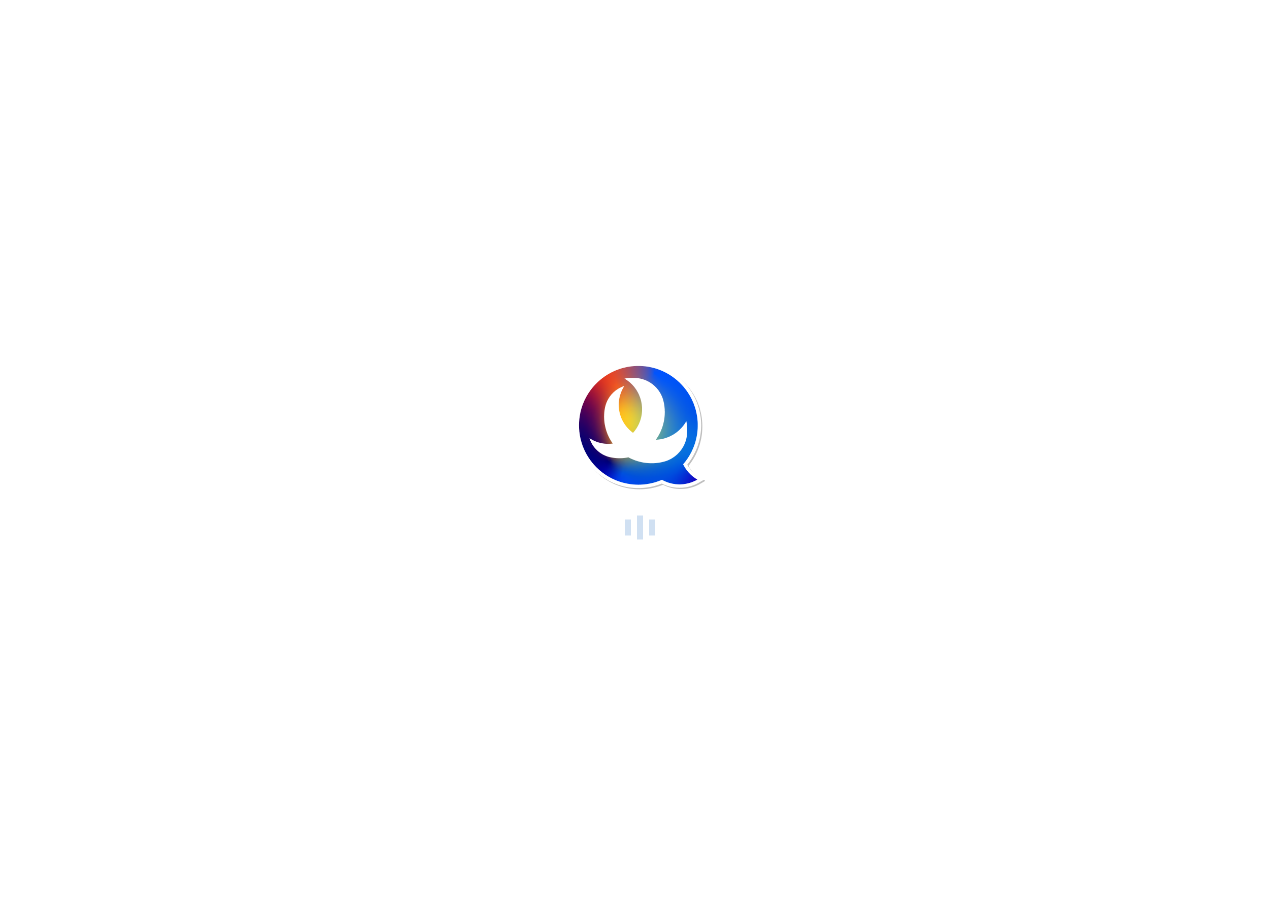
==== commit 44abaf97: "update" ====
--- a/index.html
+++ b/index.html
@@ -1 +1 @@
-<!doctype html><html><head><meta charset="UTF-8"/><meta name="robots" content="noindex"/><meta http-equiv="X-UA-Compatible" content="IE=edge"/><meta name="viewport" content="width=device-width,initial-scale=1"/><meta name="application-name" content="XM"><meta name="apple-mobile-web-app-title" content="XM"><title>Messenger</title><link rel="apple-touch-icon" sizes="57x57" href="assets/images/icon/icon-App-57.png"><link rel="apple-touch-icon" sizes="60x60" href="assets/images/icon/icon-App-60.png"><link rel="apple-touch-icon" sizes="72x72" href="assets/images/icon/icon-App-72.png"><link rel="apple-touch-icon" sizes="76x76" href="assets/images/icon/icon-App-76.png"><link rel="apple-touch-icon" sizes="114x114" href="assets/images/icon/icon-App-114.png"><link rel="apple-touch-icon" sizes="120x120" href="assets/images/icon/icon-App-120.png"><link rel="apple-touch-icon" sizes="144x144" href="assets/images/icon/icon-App-144.png"><link rel="apple-touch-icon" sizes="152x152" href="assets/images/icon/icon-App-152.png"><link rel="apple-touch-icon" sizes="180x180" href="assets/images/icon/icon-App-180.png"><link rel="manifest" href="manifest.json"><link id="favicon" rel="icon" type="image/x-icon" href="assets/images/favicon.ico"/><link rel="stylesheet" href="assets/css/xm-icon.min.css"><style>@font-face{font-family:"Roboto Condensed";src:url(assets/fonts/subset-RobotoCondensed-Light.woff2) format("woff2"),url(assets/fonts/subset-RobotoCondensed-Light.woff) format("woff");font-weight:300;font-style:normal;font-display:swap;unicode-range:U+0460-052F,U+1C80-1C88,U+20B4,U+2DE0-2DFF,U+A640-A69F,U+FE2E-FE2F}@font-face{font-family:"Roboto Condensed";src:url(assets/fonts/subset-RobotoCondensed-LightItalic.woff2) format("woff2"),url(assets/fonts/subset-RobotoCondensed-LightItalic.woff) format("woff");font-weight:300;font-style:italic;unicode-range:U+0460-052F,U+1C80-1C88,U+20B4,U+2DE0-2DFF,U+A640-A69F,U+FE2E-FE2F}@font-face{font-family:"Roboto Condensed";src:url(assets/fonts/subset-RobotoCondensed-Regular.woff2) format("woff2"),url(assets/fonts/subset-RobotoCondensed-Regular.woff) format("woff");font-weight:400;font-style:normal;font-display:swap;unicode-range:U+0460-052F,U+1C80-1C88,U+20B4,U+2DE0-2DFF,U+A640-A69F,U+FE2E-FE2F}@font-face{font-family:"Roboto Condensed";src:url(assets/fonts/subset-RobotoCondensed-Italic.woff2) format("woff2"),url(assets/fonts/subset-RobotoCondensed-Italic.woff) format("woff");font-weight:400;font-style:italic;unicode-range:U+0460-052F,U+1C80-1C88,U+20B4,U+2DE0-2DFF,U+A640-A69F,U+FE2E-FE2F}@font-face{font-family:"Roboto Condensed";src:url(assets/fonts/subset-RobotoCondensed-Bold.woff2) format("woff2"),url(assets/fonts/subset-RobotoCondensed-Bold.woff) format("woff");font-weight:700;font-style:normal;font-display:swap;unicode-range:U+0460-052F,U+1C80-1C88,U+20B4,U+2DE0-2DFF,U+A640-A69F,U+FE2E-FE2F}@font-face{font-family:"Roboto Condensed";src:url(assets/fonts/subset-RobotoCondensed-Light.woff2) format("woff2"),url(assets/fonts/subset-RobotoCondensed-Light.woff) format("woff");font-weight:300;font-style:normal;font-display:swap;unicode-range:U+0400-045F,U+0490-0491,U+04B0-04B1,U+2116}@font-face{font-family:"Roboto Condensed";src:url(assets/fonts/subset-RobotoCondensed-LightItalic.woff2) format("woff2"),url(assets/fonts/subset-RobotoCondensed-LightItalic.woff) format("woff");font-weight:300;font-style:italic;unicode-range:U+0400-045F,U+0490-0491,U+04B0-04B1,U+2116}@font-face{font-family:"Roboto Condensed";src:url(assets/fonts/subset-RobotoCondensed-Regular.woff2) format("woff2"),url(assets/fonts/subset-RobotoCondensed-Regular.woff) format("woff");font-weight:400;font-style:normal;font-display:swap;unicode-range:U+0400-045F,U+0490-0491,U+04B0-04B1,U+2116}@font-face{font-family:"Roboto Condensed";src:url(assets/fonts/subset-RobotoCondensed-Italic.woff2) format("woff2"),url(assets/fonts/subset-RobotoCondensed-Italic.woff) format("woff");font-weight:400;font-style:italic;unicode-range:U+0400-045F,U+0490-0491,U+04B0-04B1,U+2116}@font-face{font-family:"Roboto Condensed";src:url(assets/fonts/subset-RobotoCondensed-Bold.woff2) format("woff2"),url(assets/fonts/subset-RobotoCondensed-Bold.woff) format("woff");font-weight:700;font-style:normal;font-display:swap;unicode-range:U+0400-045F,U+0490-0491,U+04B0-04B1,U+2116}@font-face{font-family:"Roboto Condensed";src:url(assets/fonts/subset-RobotoCondensed-Light.woff2) format("woff2"),url(assets/fonts/subset-RobotoCondensed-Light.woff) format("woff");font-weight:300;font-style:normal;font-display:swap;unicode-range:U+1F00-1FFF}@font-face{font-family:"Roboto Condensed";src:url(assets/fonts/subset-RobotoCondensed-LightItalic.woff2) format("woff2"),url(assets/fonts/subset-RobotoCondensed-LightItalic.woff) format("woff");font-weight:300;font-style:italic;unicode-range:U+1F00-1FFF}@font-face{font-family:"Roboto Condensed";src:url(assets/fonts/subset-RobotoCondensed-Regular.woff2) format("woff2"),url(assets/fonts/subset-RobotoCondensed-Regular.woff) format("woff");font-weight:400;font-style:normal;font-display:swap;unicode-range:U+1F00-1FFF}@font-face{font-family:"Roboto Condensed";src:url(assets/fonts/subset-RobotoCondensed-Italic.woff2) format("woff2"),url(assets/fonts/subset-RobotoCondensed-Italic.woff) format("woff");font-weight:400;font-style:italic;unicode-range:U+1F00-1FFF}@font-face{font-family:"Roboto Condensed";src:url(assets/fonts/subset-RobotoCondensed-Bold.woff2) format("woff2"),url(assets/fonts/subset-RobotoCondensed-Bold.woff) format("woff");font-weight:700;font-style:normal;font-display:swap;unicode-range:U+1F00-1FFF}@font-face{font-family:"Roboto Condensed";src:url(assets/fonts/subset-RobotoCondensed-Light.woff2) format("woff2"),url(assets/fonts/subset-RobotoCondensed-Light.woff) format("woff");font-weight:300;font-style:normal;font-display:swap;unicode-range:U+0370-03FF}@font-face{font-family:"Roboto Condensed";src:url(assets/fonts/subset-RobotoCondensed-LightItalic.woff2) format("woff2"),url(assets/fonts/subset-RobotoCondensed-LightItalic.woff) format("woff");font-weight:300;font-style:italic;unicode-range:U+0370-03FF}@font-face{font-family:"Roboto Condensed";src:url(assets/fonts/subset-RobotoCondensed-Regular.woff2) format("woff2"),url(assets/fonts/subset-RobotoCondensed-Regular.woff) format("woff");font-weight:400;font-style:normal;font-display:swap;unicode-range:U+0370-03FF}@font-face{font-family:"Roboto Condensed";src:url(assets/fonts/subset-RobotoCondensed-Italic.woff2) format("woff2"),url(assets/fonts/subset-RobotoCondensed-Italic.woff) format("woff");font-weight:400;font-style:italic;unicode-range:U+0370-03FF}@font-face{font-family:"Roboto Condensed";src:url(assets/fonts/subset-RobotoCondensed-Bold.woff2) format("woff2"),url(assets/fonts/subset-RobotoCondensed-Bold.woff) format("woff");font-weight:700;font-style:normal;font-display:swap;unicode-range:U+0370-03FF}@font-face{font-family:"Roboto Condensed";src:url(assets/fonts/subset-RobotoCondensed-Light.woff2) format("woff2"),url(assets/fonts/subset-RobotoCondensed-Light.woff) format("woff");font-weight:300;font-style:normal;font-display:swap;unicode-range:U+0000-00FF,U+0131,U+0152-0153,U+02BB-02BC,U+02C6,U+02DA,U+02DC,U+2000-206F,U+2074,U+20AC,U+2122,U+2191,U+2193,U+2212,U+2215,U+FEFF,U+FFFD}@font-face{font-family:"Roboto Condensed";src:url(assets/fonts/subset-RobotoCondensed-LightItalic.woff2) format("woff2"),url(assets/fonts/subset-RobotoCondensed-LightItalic.woff) format("woff");font-weight:300;font-style:italic;unicode-range:U+0000-00FF,U+0131,U+0152-0153,U+02BB-02BC,U+02C6,U+02DA,U+02DC,U+2000-206F,U+2074,U+20AC,U+2122,U+2191,U+2193,U+2212,U+2215,U+FEFF,U+FFFD}@font-face{font-family:"Roboto Condensed";src:url(assets/fonts/subset-RobotoCondensed-Regular.woff2) format("woff2"),url(assets/fonts/subset-RobotoCondensed-Regular.woff) format("woff");font-weight:400;font-style:normal;font-display:swap;unicode-range:U+0000-00FF,U+0131,U+0152-0153,U+02BB-02BC,U+02C6,U+02DA,U+02DC,U+2000-206F,U+2074,U+20AC,U+2122,U+2191,U+2193,U+2212,U+2215,U+FEFF,U+FFFD}@font-face{font-family:"Roboto Condensed";src:url(assets/fonts/subset-RobotoCondensed-Italic.woff2) format("woff2"),url(assets/fonts/subset-RobotoCondensed-Italic.woff) format("woff");font-weight:400;font-style:italic;unicode-range:U+0000-00FF,U+0131,U+0152-0153,U+02BB-02BC,U+02C6,U+02DA,U+02DC,U+2000-206F,U+2074,U+20AC,U+2122,U+2191,U+2193,U+2212,U+2215,U+FEFF,U+FFFD}@font-face{font-family:"Roboto Condensed";src:url(assets/fonts/subset-RobotoCondensed-Bold.woff2) format("woff2"),url(assets/fonts/subset-RobotoCondensed-Bold.woff) format("woff");font-weight:700;font-style:normal;font-display:swap;unicode-range:U+0000-00FF,U+0131,U+0152-0153,U+02BB-02BC,U+02C6,U+02DA,U+02DC,U+2000-206F,U+2074,U+20AC,U+2122,U+2191,U+2193,U+2212,U+2215,U+FEFF,U+FFFD}@font-face{font-family:"Roboto Condensed";src:url(assets/fonts/subset-RobotoCondensed-Light.woff2) format("woff2"),url(assets/fonts/subset-RobotoCondensed-Light.woff) format("woff");font-weight:300;font-style:normal;font-display:swap;unicode-range:U+0100-024F,U+0259,U+1E00-1EFF,U+2020,U+20A0-20AB,U+20AD-20CF,U+2113,U+2C60-2C7F,U+A720-A7FF}@font-face{font-family:"Roboto Condensed";src:url(assets/fonts/subset-RobotoCondensed-LightItalic.woff2) format("woff2"),url(assets/fonts/subset-RobotoCondensed-LightItalic.woff) format("woff");font-weight:300;font-style:italic;unicode-range:U+0100-024F,U+0259,U+1E00-1EFF,U+2020,U+20A0-20AB,U+20AD-20CF,U+2113,U+2C60-2C7F,U+A720-A7FF}@font-face{font-family:"Roboto Condensed";src:url(assets/fonts/subset-RobotoCondensed-Regular.woff2) format("woff2"),url(assets/fonts/subset-RobotoCondensed-Regular.woff) format("woff");font-weight:400;font-style:normal;font-display:swap;unicode-range:U+0100-024F,U+0259,U+1E00-1EFF,U+2020,U+20A0-20AB,U+20AD-20CF,U+2113,U+2C60-2C7F,U+A720-A7FF}@font-face{font-family:"Roboto Condensed";src:url(assets/fonts/subset-RobotoCondensed-Italic.woff2) format("woff2"),url(assets/fonts/subset-RobotoCondensed-Italic.woff) format("woff");font-weight:400;font-style:italic;unicode-range:U+0100-024F,U+0259,U+1E00-1EFF,U+2020,U+20A0-20AB,U+20AD-20CF,U+2113,U+2C60-2C7F,U+A720-A7FF}@font-face{font-family:"Roboto Condensed";src:url(assets/fonts/subset-RobotoCondensed-Bold.woff2) format("woff2"),url(assets/fonts/subset-RobotoCondensed-Bold.woff) format("woff");font-weight:700;font-style:normal;font-display:swap;unicode-range:U+0100-024F,U+0259,U+1E00-1EFF,U+2020,U+20A0-20AB,U+20AD-20CF,U+2113,U+2C60-2C7F,U+A720-A7FF}@font-face{font-family:"Roboto Condensed";src:url(assets/fonts/subset-RobotoCondensed-Light.woff2) format("woff2"),url(assets/fonts/subset-RobotoCondensed-Light.woff) format("woff");font-weight:300;font-style:normal;font-display:swap;unicode-range:U+0102-0103,U+0110-0111,U+1EA0-1EF9,U+20AB}@font-face{font-family:"Roboto Condensed";src:url(assets/fonts/subset-RobotoCondensed-LightItalic.woff2) format("woff2"),url(assets/fonts/subset-RobotoCondensed-LightItalic.woff) format("woff");font-weight:300;font-style:italic;unicode-range:U+0102-0103,U+0110-0111,U+1EA0-1EF9,U+20AB}@font-face{font-family:"Roboto Condensed";src:url(assets/fonts/subset-RobotoCondensed-Regular.woff2) format("woff2"),url(assets/fonts/subset-RobotoCondensed-Regular.woff) format("woff");font-weight:400;font-style:normal;font-display:swap;unicode-range:U+0102-0103,U+0110-0111,U+1EA0-1EF9,U+20AB}@font-face{font-family:"Roboto Condensed";src:url(assets/fonts/subset-RobotoCondensed-Italic.woff2) format("woff2"),url(assets/fonts/subset-RobotoCondensed-Italic.woff) format("woff");font-weight:400;font-style:italic;unicode-range:U+0102-0103,U+0110-0111,U+1EA0-1EF9,U+20AB}@font-face{font-family:"Roboto Condensed";src:url(assets/fonts/subset-RobotoCondensed-Bold.woff2) format("woff2"),url(assets/fonts/subset-RobotoCondensed-Bold.woff) format("woff");font-weight:700;font-style:normal;font-display:swap;unicode-range:U+0102-0103,U+0110-0111,U+1EA0-1EF9,U+20AB}.xm-page-loading{position:fixed;z-index:99999;top:0;bottom:0;left:0;right:0;background:#fff}.xm-page-loading>div{position:absolute;top:50%;left:50%;transform:translate(-50%,-50%)}@keyframes spin{0%{transform:rotate(0)}100%{transform:rotate(360deg)}}@keyframes pulse{50%{background:#1565c0}}.xm-loading-pulse{display:block;margin:25px auto 0;position:relative;width:6px;height:24px;background:rgba(21,101,192,.2);animation:pulse 750ms infinite;animation-delay:250ms}.xm-loading-pulse:after,.xm-loading-pulse:before{content:'';position:absolute;display:block;height:16px;width:6px;background:rgba(21,101,192,.2);top:50%;transform:translateY(-50%);animation:pulse 750ms infinite}.xm-loading-pulse:before{left:-12px}.xm-loading-pulse:after{left:12px;animation-delay:.5s}</style><link href="/source/index.css" rel="stylesheet"></head><body><div class="xm-page-loading"><div><img src="[data-uri]" width="130"/><div class="xm-loading-pulse"></div></div></div><div id="frame"><div class="sidebar"><div class="profile profile--mini js_info_you" id="sidebarProfile"><a title="Edit Profile"><img class="--avatar avatar p-cur" src="" alt="" style="display:none"></a><p class="--name"></p></div><div id="search" class="search"><button class="search-toggle"><i class="xm xm-search --icon"></i></button><div class="--item js-menu menu" style="display:none;"><button type="button" class="menu__item --s-all active" data-s="1" data-language="ALL"></button> <button type="button" class="menu__item --s-unread" data-s="2" data-language="UNREAD"></button> <button type="button" class="menu__item --s-group" data-s="3" data-language="GROUP"></button> <button type="button" class="menu__item --s-personal" data-s="4" data-language="PERSONAL"></button></div><span class="clearable xs-search"><button class="search__option" title="Option"><i class="xm xm-sliders" aria-hidden="true"></i></button> <input class="search__input" type="search" data-language="SEARCH_PLACEHOLDER" data-lang-type="placeholder" placeholder="Search..."/> <i class="clearable__clear">&times;</i></span></div><div class="contacts"><ul class="contact-list js_ul_list_user" id="sidebar_room_list"><a class="sidebar__toggle"><i class="xm xm-search --icon p-cur"></i></a></ul></div><div class="p-r"><div class="sidebar__option"><button id="sidebar-options-btn" title="Option" data-target="#user-option"><i class="xm xm-cog xm-fw" aria-hidden="true"></i> <span class="--text" data-language="OPTIONS"></span></button> <button id="group-chat-options-btn" class="js-op-new-group" title="New Group Chat"><i class="xm xm-comments xm-fw" aria-hidden="true"></i> <span class="--text" data-language="START_CHAT"></span></button> <button type="button" id="change-lang-btn"><svg height="14px" viewBox="0 0 480 480" width="14px" xmlns="http://www.w3.org/2000/svg"><path d="m240 0c-132.546875 0-240 107.453125-240 240s107.453125 240 240 240 240-107.453125 240-240c-.148438-132.484375-107.515625-239.851562-240-240zm207.566406 324.078125-68.253906 11.777344c7.8125-28.652344 12.03125-58.164063 12.558594-87.855469h71.929687c-.902343 26.117188-6.398437 51.871094-16.234375 76.078125zm-431.367187-76.078125h71.929687c.527344 29.691406 4.746094 59.203125 12.558594 87.855469l-68.253906-11.777344c-9.835938-24.207031-15.332032-49.960937-16.234375-76.078125zm16.234375-92.078125 68.253906-11.777344c-7.8125 28.652344-12.03125 58.164063-12.558594 87.855469h-71.929687c.902343-26.117188 6.398437-51.871094 16.234375-76.078125zm215.566406-27.472656c28.746094.367187 57.421875 2.984375 85.761719 7.832031l28.238281 4.871094c8.675781 29.523437 13.34375 60.078125 13.878906 90.847656h-127.878906zm88.488281-7.9375c-29.238281-4.996094-58.828125-7.695313-88.488281-8.0625v-96c45.863281 4.40625 85.703125 46.398437 108.28125 107.511719zm-104.488281-8.0625c-29.660156.367187-59.242188 3.066406-88.480469 8.0625l-19.800781 3.425781c22.578125-61.128906 62.417969-103.136719 108.28125-107.523438zm-85.753906 23.832031c28.335937-4.847656 57.007812-7.464844 85.753906-7.832031v103.550781h-127.878906c.535156-30.769531 5.203125-61.324219 13.878906-90.847656zm-42.125 111.71875h127.878906v103.550781c-28.746094-.367187-57.421875-2.984375-85.761719-7.832031l-28.238281-4.871094c-8.675781-29.523437-13.34375-60.078125-13.878906-90.847656zm39.390625 111.488281c29.238281 5.003907 58.824219 7.714844 88.488281 8.105469v96c-45.863281-4.410156-85.703125-46.402344-108.28125-107.515625zm104.488281 8.105469c29.660156-.390625 59.242188-3.101562 88.480469-8.105469l19.800781-3.425781c-22.578125 61.128906-62.417969 103.136719-108.28125 107.523438zm85.753906-23.875c-28.335937 4.847656-57.007812 7.464844-85.753906 7.832031v-103.550781h127.878906c-.535156 30.769531-5.203125 61.324219-13.878906 90.847656zm58.117188-111.71875c-.527344-29.691406-4.746094-59.203125-12.558594-87.855469l68.253906 11.777344c9.835938 24.207031 15.332032 49.960937 16.234375 76.078125zm47.601562-93.710938-65.425781-11.289062c-11.761719-38.371094-33.765625-72.808594-63.648437-99.601562 55.878906 18.648437 102.21875 58.457031 129.074218 110.890624zm-269.871094-110.890624c-29.882812 26.792968-51.886718 61.230468-63.648437 99.601562l-65.425781 11.289062c26.855468-52.433593 73.195312-92.242187 129.074218-110.890624zm-129.074218 314.3125 65.425781 11.289062c11.761719 38.371094 33.765625 72.808594 63.648437 99.601562-55.878906-18.648437-102.21875-58.457031-129.074218-110.890624zm269.871094 110.890624c29.882812-26.792968 51.886718-61.230468 63.648437-99.601562l65.425781-11.289062c-26.855468 52.433593-73.195312 92.242187-129.074218 110.890624zm0 0"/></svg> <span>VI</span></button></div><div id="user-option" class="js-op user-option js-dismiss-menu menu"><button type="button" class="--use-interface menu__item" data-dismiss=".menu"><i class="xm xm-desktop xm-fw" aria-hidden="true"></i> <span data-language="USER_INTERFACE"></span></button> <button type="button" class="--start-conference menu__item" data-dismiss=".menu"><i class="xm xm-video-camera xm-fw" aria-hidden="true"></i> <span data-language="START_CONFERENCE"></span></button> <button type="button" class="--send-invite menu__item" data-dismiss=".menu"><i class="xm xm-send-plus xm-fw" aria-hidden="true"></i> <span data-language="SEND_INVITE"></span></button> <button type="button" class="--erp-contact menu__item" data-dismiss=".menu"><i class="xm xm-users xm-fw" aria-hidden="true"></i> <span data-language="ERP_CONTACTS"></span></button> <button type="button" class="--about menu__item" data-dismiss=".menu"><i class="xm xm-info-circle xm-fw ng-scope" aria-hidden="true"></i> <span data-language="ABOUT"></span></button> <button type="button" class="--logout menu__item" data-dismiss=".menu"><i class="xm xm-sign-out xm-fw" aria-hidden="true"></i> <span data-language="LOGOUT"></span></button></div></div><button class="sidebar-collapse-btn"><svg xmlns="http://www.w3.org/2000/svg" viewBox="0 0 16 16"><path fill-rule="evenodd" d="M2.293 7.293l5-5a1 1 0 0 1 1.497 1.32l-.083.094L4.414 8l4.293 4.293a1 1 0 0 1-1.32 1.497l-.094-.083-5-5a1 1 0 0 1-.083-1.32l.083-.094 5-5-5 5zm5 0l5-5a1 1 0 0 1 1.497 1.32l-.083.094L9.414 8l4.293 4.293a1 1 0 0 1-1.32 1.497l-.094-.083-5-5a1 1 0 0 1-.083-1.32l.083-.094 5-5-5 5z"></path></svg> <span data-language="COLLAPSE_SIDEBAR"></span></button></div><div class="main-right content"><div class="notify-update-info">Updating Information...</div><div class="js_caption"><p class="messages__first" data-language="PLEASE_SELECT_A_CHAT"></p><div class="messages__intro"><img src="assets/images/icon.png" alt="Cross messenger" width="200"/><h1 class="--title" data-language="CROSS_MESSENGER"></h1></div></div><div class="js_wrap_mess wrap-messages" style="display: none;"><div class="js_info_parnter toolbar-profile"><img class="--img avatar" src="" alt="" style="cursor: pointer;"><div class="toolbar-name"><div class="--name"></div><div class="--online"></div></div><button class="btn-toggle-search-box"><i class="xm xm-search"></i></button> <a class="js-group-option btn__option" data-target="#group-option"><i class="xm xm-ellipsis-v xm-fw p-cur" aria-hidden="true"></i></a><div id="chatbox-group-option" class="--option menu js-dismiss-menu"><button class="--edit-group menu__item"><i class="xm xm-edit"></i><lang data-language="EDIT_GROUP"></lang></button> <button class="--internal menu__item"><i class="xm xm-comments"></i> <span data-language="ENABLE_INTERNAL_MESSAGES"></span></button> <button class="--disabled menu__item"><i class="xm xm-volume-mute" aria-hidden="true"></i> <span data-language="DISABLE_NOTIFICATIONS"></span></button> <button class="--leave menu__item"><i class="xm xm-mail-forward" aria-hidden="true"></i><lang data-language="LEAVE_GROUP"></lang></button> <button class="--remove menu__item"><i class="xm xm-trash" aria-hidden="true"></i><lang data-language="REMOVE"></lang></button></div></div><div class="mess-search-box"><div class="msb-group"><i class="xm xm-search"></i> <input id="msbg-input" placeholder="Please enter at least 3 letters..."/><div class="pulse"></div></div><div class="msb-close">Close</div></div><div class="js_con_list_mess messages scroll__wrap"><div class="--load-mess"><div class="pulse"></div></div><a class="scroll-to scroll-to__bottom p-cur show" style="display:none"><span class="unread-message-scroll">0</span> <i class="xm xm-angle-down"></i></a><ul class="js_ul_list_mess messages__list scroll__inner"><li class="messages__item"><div></div></li></ul><div class="--menu-item menu js-menu-messages"><button class="--cmt menu__item js-menu-messages-cmt"><i class="xm xm-comment-o"></i><lang data-language="COMMENT"></lang></button> <button class="--fw menu__item js-menu-messages-forward"><i class="xm xm-mail-forward"></i><lang data-language="FORWARD"></lang></button> <button class="--update menu__item js-menu-messages-edit"><i class="xm xm-edit"></i><lang data-language="EDIT"></lang></button> <button class="--remove menu__item js-menu-messages-remove"><i class="xm xm-close"></i><lang data-language="REMOVE"></lang></button></div></div><div class="dropzone"><div class="dropzone-container"><div class="file-icon">+</div><div class="dropzone-title" data-language="DRAG_AND_DROP"></div></div></div><div><div class="js-cmt-mess messages__item comment message-input-calc" style="display: none;"><div class="--heading"><img class="--img avatar" src="" alt=""/><div class="--name"></div><div class="--real_name" hidden></div></div><div class="--mess p-2-line"></div><button type="button" class="--close btn__edit--close"><i class="xm xm-close"></i></button></div><div class="wrap-enter-mess messages-input-wrap"><div class="wrap-tag-member" style="display: none;"></div><div class="col-xs-12 mess-comment-box" style="display: none;"><div class="mess-fw-box"></div><i class="xm xm-close mess-fw-box-close" role="button" tabindex="0"></i></div><textarea class="js_endter_mess messages__input" data-language="WRITE_A_MESSAGE" data-lang-type="placeholder" placeholder="Write a message..."></textarea><div class="input-wrap-group-btn"><button class="btn__send js_send_mess"><i class="xm xm-paper-plane xm-fw"></i></button> <button class="btn__attach" data-target="#media-menu"><svg height="20px" viewBox="0 0 426.66667 426.66667" width="20px" xmlns="http://www.w3.org/2000/svg"><path d="m410.667969 229.332031h-394.667969c-8.832031 0-16-7.167969-16-16s7.167969-16 16-16h394.667969c8.832031 0 16 7.167969 16 16s-7.167969 16-16 16zm0 0"/><path d="m213.332031 426.667969c-8.832031 0-16-7.167969-16-16v-394.667969c0-8.832031 7.167969-16 16-16s16 7.167969 16 16v394.667969c0 8.832031-7.167969 16-16 16zm0 0"/></svg></button></div><button type="button" class="js_close_update_mess btn__edit--close" style="display: none;"><i class="xm xm-close"></i></button> <button class="js-emoji btn__emoji"><i class="xm xm-smile-o"></i></button><div class="wrap-emojis"><div class="emojis-tab-content"><div class="wrap-emoji active wrap-emojis-calc"><div class="--menu"><a href="javascript:void(0)" data-em-tab-btn="--tab-1" class="active">😄</a> <a href="javascript:void(0)" data-em-tab-btn="--tab-2">🙏</a> <a href="javascript:void(0)" data-em-tab-btn="--tab-3">➡</a></div><div class="--list"><div data-em-tab-content="--tab-1" class="--tab active"></div><div data-em-tab-content="--tab-2" class="--tab"></div><div data-em-tab-content="--tab-3" class="--tab"></div></div></div></div></div><div class="chatbox-progress-upload"><svg xmlns="http://www.w3.org/2000/svg" viewBox="0 0 20 20" width="20" height="20"><path fill="none" stroke-width="2" stroke-linecap="square" d="M10,1A9,9 0 1 1 1,10A9,9 0 0 1 10,1" stroke-dasharray="56.548667764616276" stroke-dashoffset="56.548667764616276" transform="rotate(0 10 10)"></path></svg><lang data-language="UPLOADING"></lang>... (<span>0</span>%)</div><div id="media-menu" class="menu js-dismiss-menu"><label class="js-up-file menu__item" data-trigger=".--input-up-file" data-dismiss=".menu"><i class="xm xm-file-o xm-fw"></i><lang data-language="UP_FILE"></lang><input type="file" hide class="--input-up-file --hide"/></label> <label class="js-up-media menu__item" data-trigger=".--input-up-media" data-dismiss=".menu"><input type="file" hide class="--input-up-media --hide" accept="image/*,video/*,audio/*"/> <i class="xm xm-photo xm-fw"></i><lang data-language="UP_MEDIA"></lang></label><li class="js-up-phone menu__item" data-dismiss=".menu"><i class="xm xm-phone xm-fw"></i><lang data-language="PHONE"></lang></li></div></div></div></div></div></div><script src="/assets/js/socket.io.js"></script><script src="/assets/js/easyrtc.js"></script><script src="/source/index.bundle.js"></script></body></html>+<!doctype html><html><head><meta charset="UTF-8"/><meta name="robots" content="noindex"/><meta http-equiv="X-UA-Compatible" content="IE=edge"/><meta name="viewport" content="width=device-width,initial-scale=1"/><meta name="application-name" content="XM"><meta name="apple-mobile-web-app-title" content="XM"><title>Messenger</title><link rel="apple-touch-icon" sizes="57x57" href="/assets/images/icon/icon-App-57.png"><link rel="apple-touch-icon" sizes="60x60" href="/assets/images/icon/icon-App-60.png"><link rel="apple-touch-icon" sizes="72x72" href="/assets/images/icon/icon-App-72.png"><link rel="apple-touch-icon" sizes="76x76" href="/assets/images/icon/icon-App-76.png"><link rel="apple-touch-icon" sizes="114x114" href="/assets/images/icon/icon-App-114.png"><link rel="apple-touch-icon" sizes="120x120" href="/assets/images/icon/icon-App-120.png"><link rel="apple-touch-icon" sizes="144x144" href="/assets/images/icon/icon-App-144.png"><link rel="apple-touch-icon" sizes="152x152" href="/assets/images/icon/icon-App-152.png"><link rel="apple-touch-icon" sizes="180x180" href="/assets/images/icon/icon-App-180.png"><link rel="manifest" href="/manifest.json"><link id="favicon" rel="icon" type="image/x-icon" href="/assets/images/favicon.ico"/><link rel="stylesheet" href="/assets/css/xm-icon.min.css"><style>@font-face{font-family:"Roboto Condensed";src:url(assets/fonts/subset-RobotoCondensed-Light.woff2) format("woff2"),url(assets/fonts/subset-RobotoCondensed-Light.woff) format("woff");font-weight:300;font-style:normal;font-display:swap;unicode-range:U+0460-052F,U+1C80-1C88,U+20B4,U+2DE0-2DFF,U+A640-A69F,U+FE2E-FE2F}@font-face{font-family:"Roboto Condensed";src:url(assets/fonts/subset-RobotoCondensed-LightItalic.woff2) format("woff2"),url(assets/fonts/subset-RobotoCondensed-LightItalic.woff) format("woff");font-weight:300;font-style:italic;unicode-range:U+0460-052F,U+1C80-1C88,U+20B4,U+2DE0-2DFF,U+A640-A69F,U+FE2E-FE2F}@font-face{font-family:"Roboto Condensed";src:url(assets/fonts/subset-RobotoCondensed-Regular.woff2) format("woff2"),url(assets/fonts/subset-RobotoCondensed-Regular.woff) format("woff");font-weight:400;font-style:normal;font-display:swap;unicode-range:U+0460-052F,U+1C80-1C88,U+20B4,U+2DE0-2DFF,U+A640-A69F,U+FE2E-FE2F}@font-face{font-family:"Roboto Condensed";src:url(assets/fonts/subset-RobotoCondensed-Italic.woff2) format("woff2"),url(assets/fonts/subset-RobotoCondensed-Italic.woff) format("woff");font-weight:400;font-style:italic;unicode-range:U+0460-052F,U+1C80-1C88,U+20B4,U+2DE0-2DFF,U+A640-A69F,U+FE2E-FE2F}@font-face{font-family:"Roboto Condensed";src:url(assets/fonts/subset-RobotoCondensed-Bold.woff2) format("woff2"),url(assets/fonts/subset-RobotoCondensed-Bold.woff) format("woff");font-weight:700;font-style:normal;font-display:swap;unicode-range:U+0460-052F,U+1C80-1C88,U+20B4,U+2DE0-2DFF,U+A640-A69F,U+FE2E-FE2F}@font-face{font-family:"Roboto Condensed";src:url(assets/fonts/subset-RobotoCondensed-Light.woff2) format("woff2"),url(assets/fonts/subset-RobotoCondensed-Light.woff) format("woff");font-weight:300;font-style:normal;font-display:swap;unicode-range:U+0400-045F,U+0490-0491,U+04B0-04B1,U+2116}@font-face{font-family:"Roboto Condensed";src:url(assets/fonts/subset-RobotoCondensed-LightItalic.woff2) format("woff2"),url(assets/fonts/subset-RobotoCondensed-LightItalic.woff) format("woff");font-weight:300;font-style:italic;unicode-range:U+0400-045F,U+0490-0491,U+04B0-04B1,U+2116}@font-face{font-family:"Roboto Condensed";src:url(assets/fonts/subset-RobotoCondensed-Regular.woff2) format("woff2"),url(assets/fonts/subset-RobotoCondensed-Regular.woff) format("woff");font-weight:400;font-style:normal;font-display:swap;unicode-range:U+0400-045F,U+0490-0491,U+04B0-04B1,U+2116}@font-face{font-family:"Roboto Condensed";src:url(assets/fonts/subset-RobotoCondensed-Italic.woff2) format("woff2"),url(assets/fonts/subset-RobotoCondensed-Italic.woff) format("woff");font-weight:400;font-style:italic;unicode-range:U+0400-045F,U+0490-0491,U+04B0-04B1,U+2116}@font-face{font-family:"Roboto Condensed";src:url(assets/fonts/subset-RobotoCondensed-Bold.woff2) format("woff2"),url(assets/fonts/subset-RobotoCondensed-Bold.woff) format("woff");font-weight:700;font-style:normal;font-display:swap;unicode-range:U+0400-045F,U+0490-0491,U+04B0-04B1,U+2116}@font-face{font-family:"Roboto Condensed";src:url(assets/fonts/subset-RobotoCondensed-Light.woff2) format("woff2"),url(assets/fonts/subset-RobotoCondensed-Light.woff) format("woff");font-weight:300;font-style:normal;font-display:swap;unicode-range:U+1F00-1FFF}@font-face{font-family:"Roboto Condensed";src:url(assets/fonts/subset-RobotoCondensed-LightItalic.woff2) format("woff2"),url(assets/fonts/subset-RobotoCondensed-LightItalic.woff) format("woff");font-weight:300;font-style:italic;unicode-range:U+1F00-1FFF}@font-face{font-family:"Roboto Condensed";src:url(assets/fonts/subset-RobotoCondensed-Regular.woff2) format("woff2"),url(assets/fonts/subset-RobotoCondensed-Regular.woff) format("woff");font-weight:400;font-style:normal;font-display:swap;unicode-range:U+1F00-1FFF}@font-face{font-family:"Roboto Condensed";src:url(assets/fonts/subset-RobotoCondensed-Italic.woff2) format("woff2"),url(assets/fonts/subset-RobotoCondensed-Italic.woff) format("woff");font-weight:400;font-style:italic;unicode-range:U+1F00-1FFF}@font-face{font-family:"Roboto Condensed";src:url(assets/fonts/subset-RobotoCondensed-Bold.woff2) format("woff2"),url(assets/fonts/subset-RobotoCondensed-Bold.woff) format("woff");font-weight:700;font-style:normal;font-display:swap;unicode-range:U+1F00-1FFF}@font-face{font-family:"Roboto Condensed";src:url(assets/fonts/subset-RobotoCondensed-Light.woff2) format("woff2"),url(assets/fonts/subset-RobotoCondensed-Light.woff) format("woff");font-weight:300;font-style:normal;font-display:swap;unicode-range:U+0370-03FF}@font-face{font-family:"Roboto Condensed";src:url(assets/fonts/subset-RobotoCondensed-LightItalic.woff2) format("woff2"),url(assets/fonts/subset-RobotoCondensed-LightItalic.woff) format("woff");font-weight:300;font-style:italic;unicode-range:U+0370-03FF}@font-face{font-family:"Roboto Condensed";src:url(assets/fonts/subset-RobotoCondensed-Regular.woff2) format("woff2"),url(assets/fonts/subset-RobotoCondensed-Regular.woff) format("woff");font-weight:400;font-style:normal;font-display:swap;unicode-range:U+0370-03FF}@font-face{font-family:"Roboto Condensed";src:url(assets/fonts/subset-RobotoCondensed-Italic.woff2) format("woff2"),url(assets/fonts/subset-RobotoCondensed-Italic.woff) format("woff");font-weight:400;font-style:italic;unicode-range:U+0370-03FF}@font-face{font-family:"Roboto Condensed";src:url(assets/fonts/subset-RobotoCondensed-Bold.woff2) format("woff2"),url(assets/fonts/subset-RobotoCondensed-Bold.woff) format("woff");font-weight:700;font-style:normal;font-display:swap;unicode-range:U+0370-03FF}@font-face{font-family:"Roboto Condensed";src:url(assets/fonts/subset-RobotoCondensed-Light.woff2) format("woff2"),url(assets/fonts/subset-RobotoCondensed-Light.woff) format("woff");font-weight:300;font-style:normal;font-display:swap;unicode-range:U+0000-00FF,U+0131,U+0152-0153,U+02BB-02BC,U+02C6,U+02DA,U+02DC,U+2000-206F,U+2074,U+20AC,U+2122,U+2191,U+2193,U+2212,U+2215,U+FEFF,U+FFFD}@font-face{font-family:"Roboto Condensed";src:url(assets/fonts/subset-RobotoCondensed-LightItalic.woff2) format("woff2"),url(assets/fonts/subset-RobotoCondensed-LightItalic.woff) format("woff");font-weight:300;font-style:italic;unicode-range:U+0000-00FF,U+0131,U+0152-0153,U+02BB-02BC,U+02C6,U+02DA,U+02DC,U+2000-206F,U+2074,U+20AC,U+2122,U+2191,U+2193,U+2212,U+2215,U+FEFF,U+FFFD}@font-face{font-family:"Roboto Condensed";src:url(assets/fonts/subset-RobotoCondensed-Regular.woff2) format("woff2"),url(assets/fonts/subset-RobotoCondensed-Regular.woff) format("woff");font-weight:400;font-style:normal;font-display:swap;unicode-range:U+0000-00FF,U+0131,U+0152-0153,U+02BB-02BC,U+02C6,U+02DA,U+02DC,U+2000-206F,U+2074,U+20AC,U+2122,U+2191,U+2193,U+2212,U+2215,U+FEFF,U+FFFD}@font-face{font-family:"Roboto Condensed";src:url(assets/fonts/subset-RobotoCondensed-Italic.woff2) format("woff2"),url(assets/fonts/subset-RobotoCondensed-Italic.woff) format("woff");font-weight:400;font-style:italic;unicode-range:U+0000-00FF,U+0131,U+0152-0153,U+02BB-02BC,U+02C6,U+02DA,U+02DC,U+2000-206F,U+2074,U+20AC,U+2122,U+2191,U+2193,U+2212,U+2215,U+FEFF,U+FFFD}@font-face{font-family:"Roboto Condensed";src:url(assets/fonts/subset-RobotoCondensed-Bold.woff2) format("woff2"),url(assets/fonts/subset-RobotoCondensed-Bold.woff) format("woff");font-weight:700;font-style:normal;font-display:swap;unicode-range:U+0000-00FF,U+0131,U+0152-0153,U+02BB-02BC,U+02C6,U+02DA,U+02DC,U+2000-206F,U+2074,U+20AC,U+2122,U+2191,U+2193,U+2212,U+2215,U+FEFF,U+FFFD}@font-face{font-family:"Roboto Condensed";src:url(assets/fonts/subset-RobotoCondensed-Light.woff2) format("woff2"),url(assets/fonts/subset-RobotoCondensed-Light.woff) format("woff");font-weight:300;font-style:normal;font-display:swap;unicode-range:U+0100-024F,U+0259,U+1E00-1EFF,U+2020,U+20A0-20AB,U+20AD-20CF,U+2113,U+2C60-2C7F,U+A720-A7FF}@font-face{font-family:"Roboto Condensed";src:url(assets/fonts/subset-RobotoCondensed-LightItalic.woff2) format("woff2"),url(assets/fonts/subset-RobotoCondensed-LightItalic.woff) format("woff");font-weight:300;font-style:italic;unicode-range:U+0100-024F,U+0259,U+1E00-1EFF,U+2020,U+20A0-20AB,U+20AD-20CF,U+2113,U+2C60-2C7F,U+A720-A7FF}@font-face{font-family:"Roboto Condensed";src:url(assets/fonts/subset-RobotoCondensed-Regular.woff2) format("woff2"),url(assets/fonts/subset-RobotoCondensed-Regular.woff) format("woff");font-weight:400;font-style:normal;font-display:swap;unicode-range:U+0100-024F,U+0259,U+1E00-1EFF,U+2020,U+20A0-20AB,U+20AD-20CF,U+2113,U+2C60-2C7F,U+A720-A7FF}@font-face{font-family:"Roboto Condensed";src:url(assets/fonts/subset-RobotoCondensed-Italic.woff2) format("woff2"),url(assets/fonts/subset-RobotoCondensed-Italic.woff) format("woff");font-weight:400;font-style:italic;unicode-range:U+0100-024F,U+0259,U+1E00-1EFF,U+2020,U+20A0-20AB,U+20AD-20CF,U+2113,U+2C60-2C7F,U+A720-A7FF}@font-face{font-family:"Roboto Condensed";src:url(assets/fonts/subset-RobotoCondensed-Bold.woff2) format("woff2"),url(assets/fonts/subset-RobotoCondensed-Bold.woff) format("woff");font-weight:700;font-style:normal;font-display:swap;unicode-range:U+0100-024F,U+0259,U+1E00-1EFF,U+2020,U+20A0-20AB,U+20AD-20CF,U+2113,U+2C60-2C7F,U+A720-A7FF}@font-face{font-family:"Roboto Condensed";src:url(assets/fonts/subset-RobotoCondensed-Light.woff2) format("woff2"),url(assets/fonts/subset-RobotoCondensed-Light.woff) format("woff");font-weight:300;font-style:normal;font-display:swap;unicode-range:U+0102-0103,U+0110-0111,U+1EA0-1EF9,U+20AB}@font-face{font-family:"Roboto Condensed";src:url(assets/fonts/subset-RobotoCondensed-LightItalic.woff2) format("woff2"),url(assets/fonts/subset-RobotoCondensed-LightItalic.woff) format("woff");font-weight:300;font-style:italic;unicode-range:U+0102-0103,U+0110-0111,U+1EA0-1EF9,U+20AB}@font-face{font-family:"Roboto Condensed";src:url(assets/fonts/subset-RobotoCondensed-Regular.woff2) format("woff2"),url(assets/fonts/subset-RobotoCondensed-Regular.woff) format("woff");font-weight:400;font-style:normal;font-display:swap;unicode-range:U+0102-0103,U+0110-0111,U+1EA0-1EF9,U+20AB}@font-face{font-family:"Roboto Condensed";src:url(assets/fonts/subset-RobotoCondensed-Italic.woff2) format("woff2"),url(assets/fonts/subset-RobotoCondensed-Italic.woff) format("woff");font-weight:400;font-style:italic;unicode-range:U+0102-0103,U+0110-0111,U+1EA0-1EF9,U+20AB}@font-face{font-family:"Roboto Condensed";src:url(assets/fonts/subset-RobotoCondensed-Bold.woff2) format("woff2"),url(assets/fonts/subset-RobotoCondensed-Bold.woff) format("woff");font-weight:700;font-style:normal;font-display:swap;unicode-range:U+0102-0103,U+0110-0111,U+1EA0-1EF9,U+20AB}.xm-page-loading{position:fixed;z-index:99999;top:0;bottom:0;left:0;right:0;background:#fff}.xm-page-loading>div{position:absolute;top:50%;left:50%;transform:translate(-50%,-50%)}@keyframes spin{0%{transform:rotate(0)}100%{transform:rotate(360deg)}}@keyframes pulse{50%{background:#1565c0}}.xm-loading-pulse{display:block;margin:25px auto 0;position:relative;width:6px;height:24px;background:rgba(21,101,192,.2);animation:pulse 750ms infinite;animation-delay:250ms}.xm-loading-pulse:after,.xm-loading-pulse:before{content:'';position:absolute;display:block;height:16px;width:6px;background:rgba(21,101,192,.2);top:50%;transform:translateY(-50%);animation:pulse 750ms infinite}.xm-loading-pulse:before{left:-12px}.xm-loading-pulse:after{left:12px;animation-delay:.5s}</style><link href="/source/styles.css" rel="stylesheet"></head><body><div class="xm-page-loading"><div><img src="[data-uri]